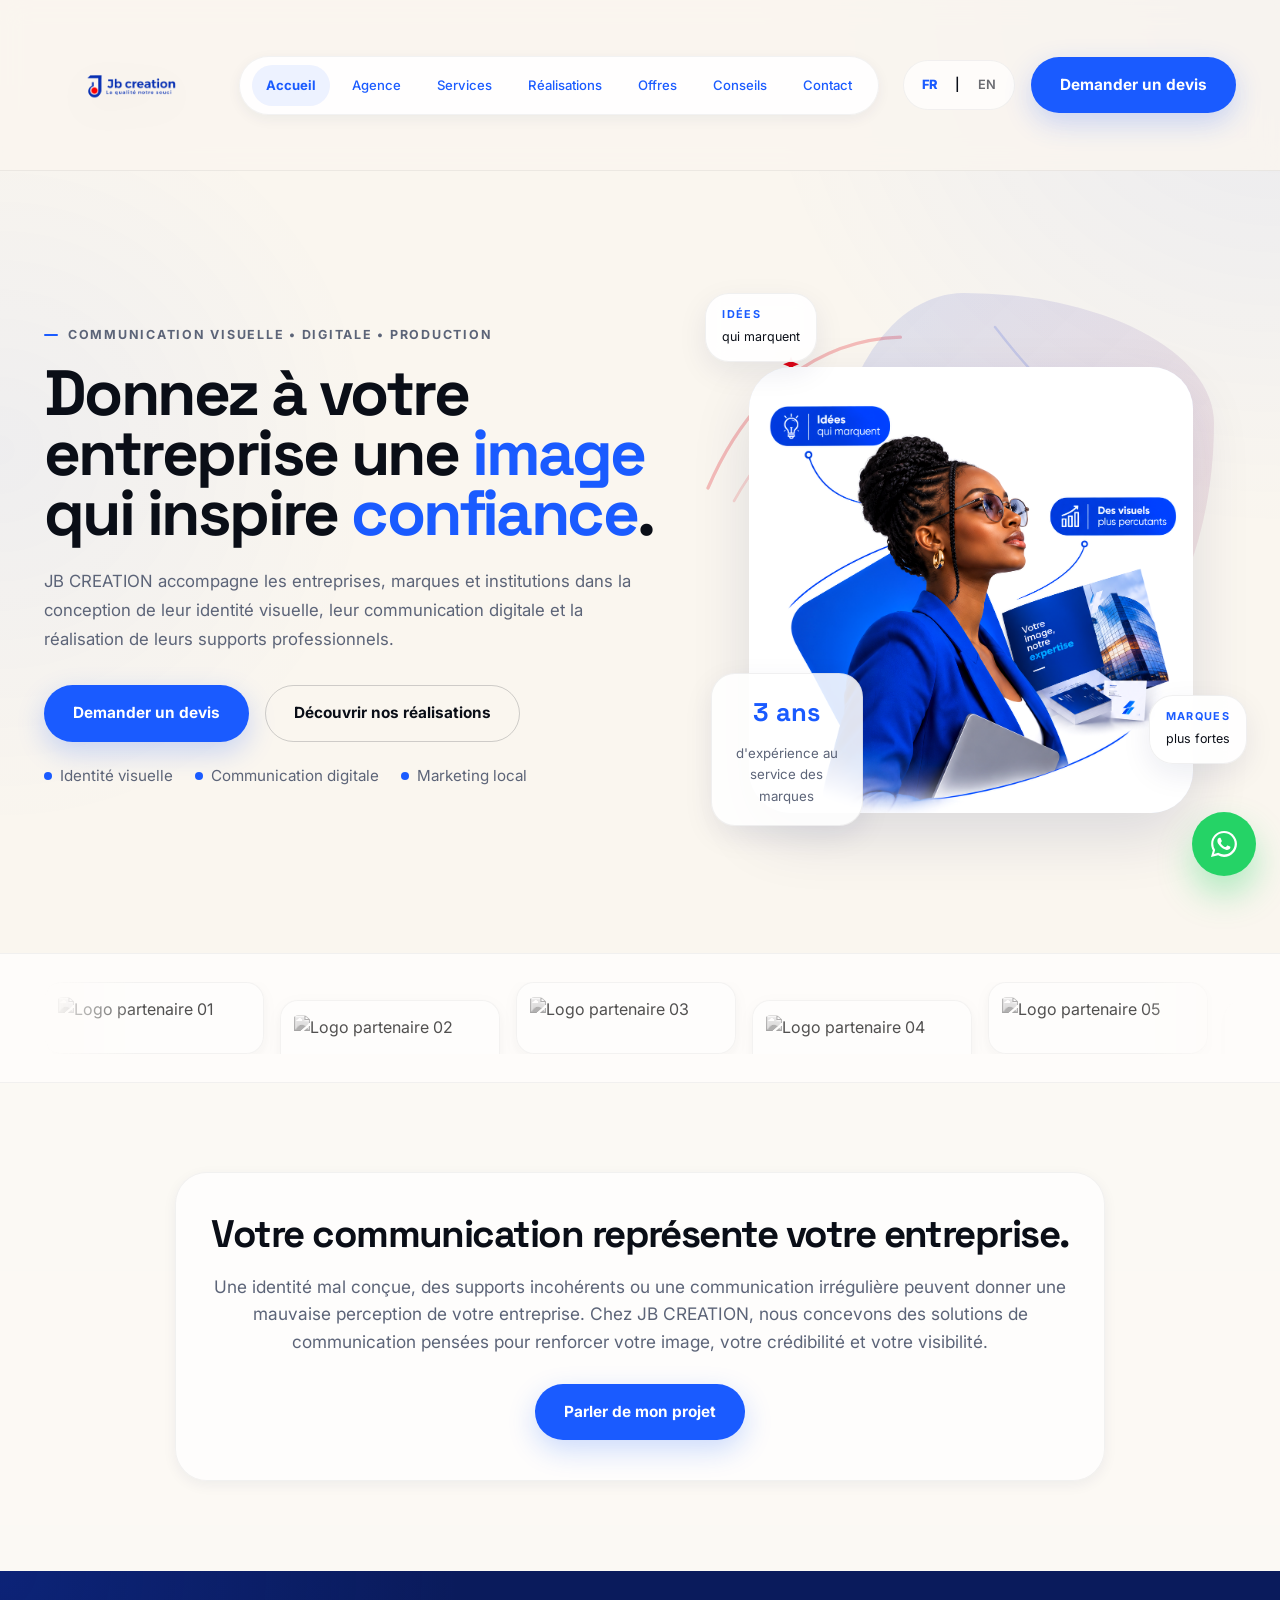
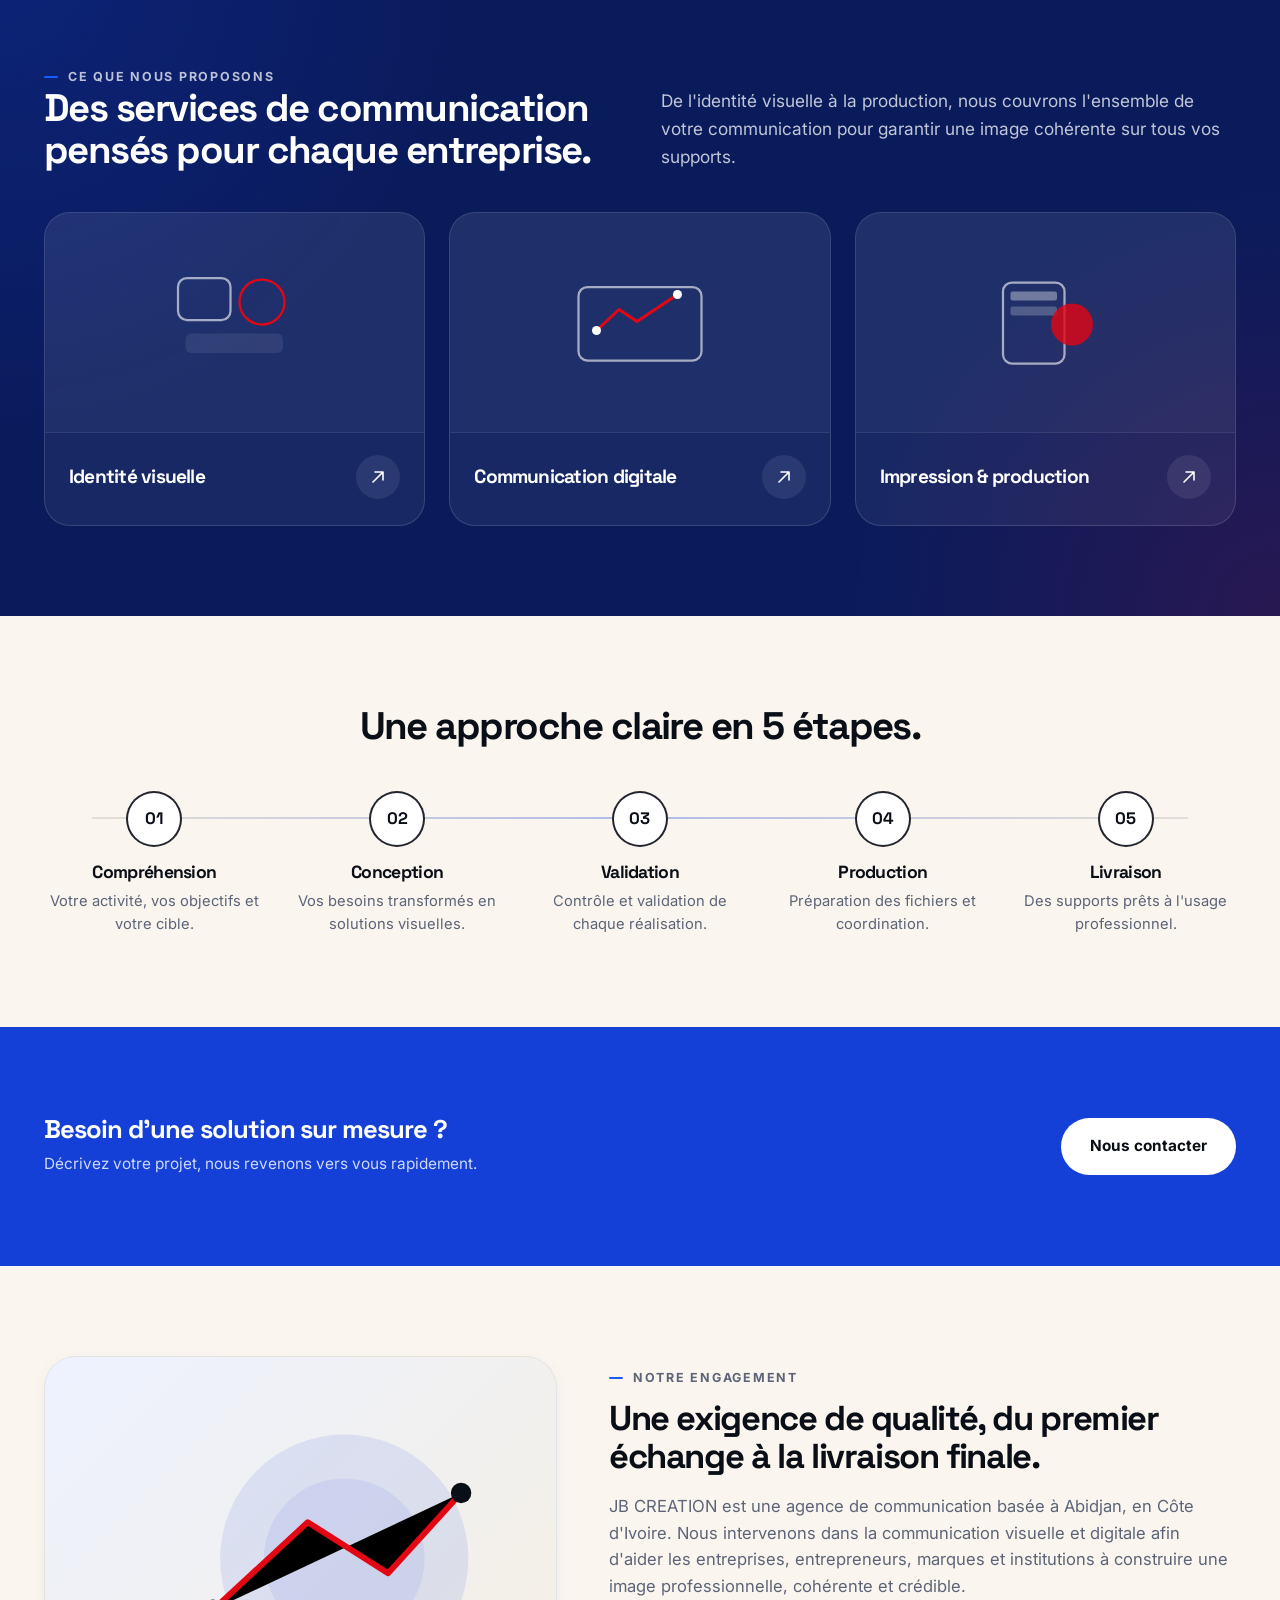
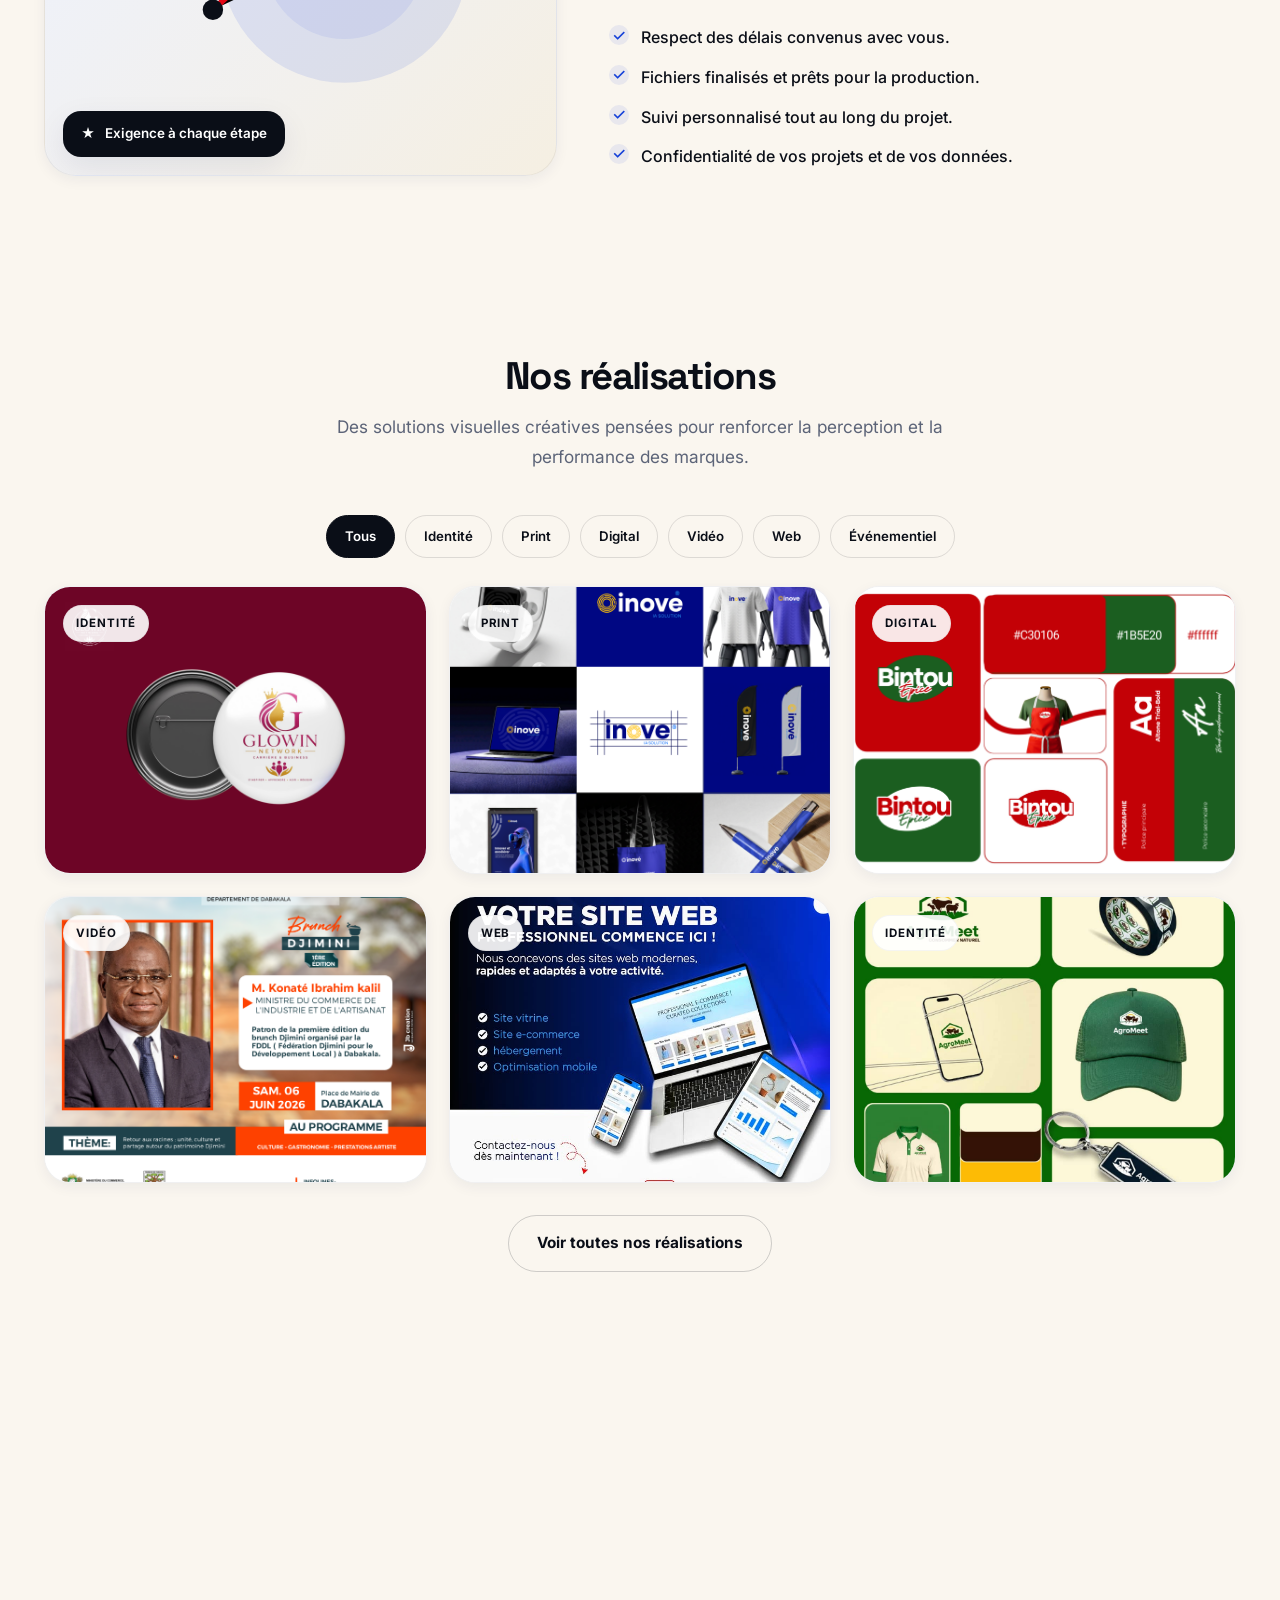
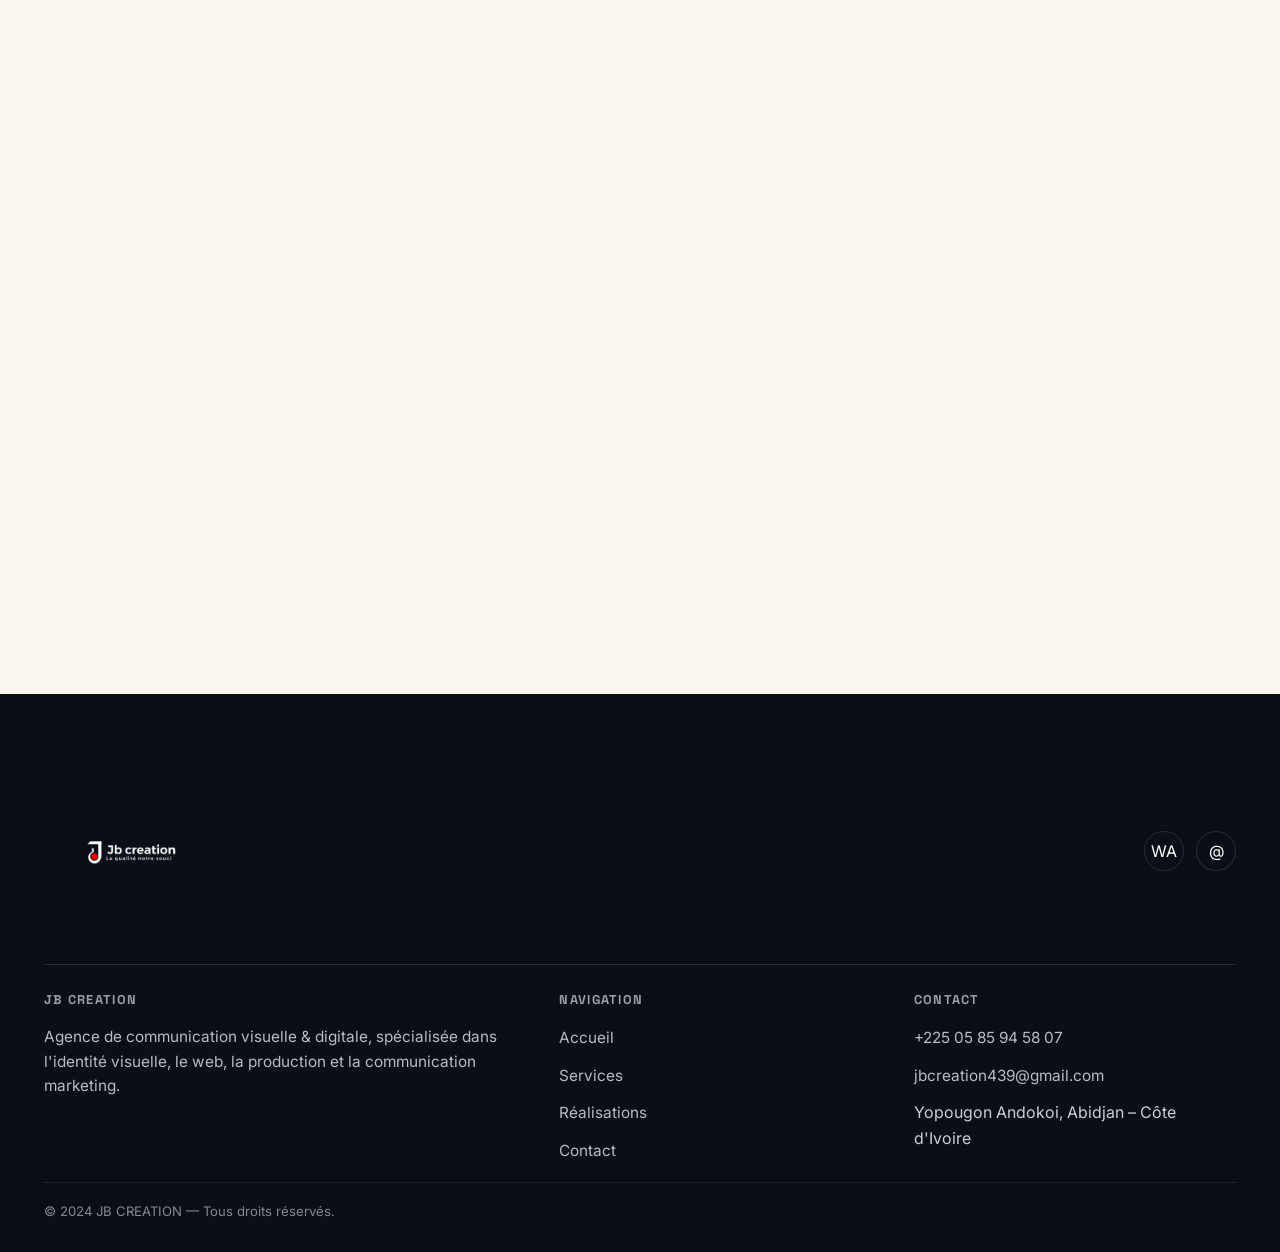
==== index.html @ af4f336f "Initial commit - Site JB CREATION" ====
<!DOCTYPE html>
<html lang="fr">
  <head>
    <meta charset="UTF-8" />
    <meta name="viewport" content="width=device-width, initial-scale=1.0" />
    <meta name="description" content="JB CREATION — Agence de communication visuelle & digitale à Abidjan. Identité visuelle, communication digitale, impression et marketing pour les entreprises." />
    <meta property="og:title" content="JB CREATION — Agence de communication visuelle & digitale" />
    <meta property="og:description" content="Donnez à votre entreprise une image qui inspire confiance." />
    <meta property="og:type" content="website" />
    <meta property="og:image" content="images/portrait-femme-hero.png" />
    <title>JB CREATION — Agence de communication visuelle & digitale, Abidjan</title>
    <link rel="preconnect" href="https://fonts.googleapis.com" />
    <link rel="preconnect" href="https://fonts.gstatic.com" crossorigin />
    <link href="https://fonts.googleapis.com/css2?family=Inter:wght@400;500;600;700;800&family=Space+Grotesk:wght@400;500;600;700&display=swap" rel="stylesheet" />
    <style>
      :root {
        --brand-color: #1A5BFF;
        --brand-color-strong: #0F3CCF;
        --bg-dark: #0A0A0A;
        --ink: #0A0E17;
        --navy: #0A1B5C;
        --electric: #1440D8;
        --red: #1A5BFF;
        --icon-red: #E30613;
        --cream: #FAF6EF;
        --cream-2: #F5EFE2;
        --white: #FFFFFF;
        --muted: #5C6478;
        --line: #E8E2D5;
        --radius-sm: 12px;
        --radius: 20px;
        --radius-lg: 32px;
        --radius-full: 999px;
        --shadow-sm: 0 4px 14px rgba(10, 27, 92, 0.06);
        --shadow: 0 10px 30px rgba(10, 27, 92, 0.08);
        --shadow-lg: 0 24px 60px rgba(10, 27, 92, 0.12);
        --maxw: 1240px;
        --ease: cubic-bezier(0.22, 1, 0.36, 1);
        --ease-fast: cubic-bezier(0.4, 0, 0.2, 1);
      }

      * { box-sizing: border-box; }
      html { scroll-behavior: smooth; overflow-x: hidden; }
      body {
        margin: 0;
        font-family: 'Inter', sans-serif;
        color: var(--ink);
        background: var(--cream);
        line-height: 1.6;
        -webkit-font-smoothing: antialiased;
        text-rendering: optimizeLegibility;
        overflow-x: hidden;
      }
      body:before {
        content: "";
        position: fixed;
        inset: 0;
        background: radial-gradient(circle at top right, rgba(26, 91, 255, 0.08), transparent 34%), radial-gradient(circle at left center, rgba(26, 91, 255, 0.05), transparent 28%);
        pointer-events: none;
        z-index: -1;
      }
      a { color: inherit; text-decoration: none; }
      img, svg, video { display: block; max-width: 100%; height: auto; }
      button, input, select, textarea { font: inherit; }
      p { margin: 0; }
      ul { list-style: none; margin: 0; padding: 0; }
      h1, h2, h3, h4 { margin: 0; font-family: 'Space Grotesk', sans-serif; line-height: 1.08; letter-spacing: -0.04em; }
      h1 { font-size: clamp(2.4rem, 5vw + 1rem, 5rem); }
      h2 { font-size: clamp(2rem, 4vw, 3.4rem); }
      h3 { font-size: clamp(1.6rem, 2.5vw, 2.4rem); }
      p, .btn, .hero-sub, .service-content h3, .portfolio-body strong { font-size: clamp(0.96rem, 1.2vw, 1.08rem); }
      .container { max-width: var(--maxw); margin: 0 auto; padding: 0 24px; }
      section { padding: clamp(4rem, 7vw, 8rem) 0; position: relative; }
      @media (max-width: 768px) { section { padding: 80px 0; } .container { padding: 0 clamp(1rem, 4vw, 1.2rem); } }

      .btn {
        display: inline-flex;
        align-items: center;
        justify-content: center;
        gap: 10px;
        padding: 15px 28px;
        border-radius: var(--radius-full);
        border: 1.5px solid transparent;
        font-weight: 700;
        font-size: clamp(0.88rem, 1.2vw, 0.96rem);
        cursor: pointer;
        transition: transform 0.25s ease, box-shadow 0.25s ease, background 0.25s ease, border-color 0.25s ease, color 0.25s ease;
        white-space: nowrap;
        background: transparent;
      }
      .btn:hover { transform: translateY(-2px); }
      .btn-primary {
        background: var(--red);
        color: var(--white);
        box-shadow: 0 10px 28px rgba(26, 91, 255, 0.22);
      }
      .btn-primary:hover { box-shadow: 0 16px 36px rgba(26, 91, 255, 0.28); }
      .btn-secondary {
        background: transparent;
        border-color: rgba(10, 14, 23, 0.18);
        color: var(--ink);
      }
      .btn-secondary:hover { background: var(--ink); color: var(--white); border-color: var(--ink); }
      .btn-light {
        background: var(--white);
        color: var(--ink);
      }
      .btn-light:hover { box-shadow: 0 14px 34px rgba(10, 27, 92, 0.12); }
      .btn-outline-dark {
        background: transparent;
        border-color: var(--ink);
        color: var(--ink);
      }
      .btn-outline-dark:hover { background: var(--ink); color: var(--white); }
      .btn-ghost {
        background: transparent;
        border-color: rgba(255,255,255,0.25);
        color: var(--white);
      }
      .btn-ghost:hover { border-color: var(--white); }
      .btn-block { width: 100%; }
      .pulse { animation: pulse 4s infinite ease-in-out; }
      @keyframes pulse { 0%, 100% { box-shadow: 0 0 0 rgba(26, 91, 255, 0.0); } 50% { box-shadow: 0 0 0 14px rgba(26, 91, 255, 0.1); } }

      #loader {
        position: fixed;
        inset: 0;
        background: var(--bg-dark);
        display: grid;
        place-items: center;
        z-index: 9999;
        transition: opacity 0.7s ease, visibility 0.7s ease;
      }
      #loader.hidden { opacity: 0; visibility: hidden; }
      .loader-content {
        display: flex;
        flex-direction: column;
        align-items: center;
        justify-content: center;
        gap: 20px;
        text-align: center;
        padding: 24px;
      }
      .loader-logo {
        width: min(200px, 46vw);
        filter: drop-shadow(0 0 24px rgba(26, 91, 255, 0.5));
        opacity: 0;
        transform: scale(0.9);
        animation: loaderLogo 0.8s ease forwards;
      }
      #loader-quote {
        position: relative;
        min-height: 1.8em;
        color: rgba(255,255,255,0.94);
        font-family: 'Space Grotesk', sans-serif;
        font-size: clamp(1.2rem, 2vw, 2rem);
        letter-spacing: -0.03em;
        font-weight: 500;
        max-width: 620px;
      }
      #loader-quote::after {
        content: "|";
        display: inline-block;
        color: var(--red);
        margin-left: 4px;
        animation: blink 0.9s step-end infinite;
      }
      @keyframes loaderLogo {
        from { opacity: 0; transform: scale(0.9); }
        to { opacity: 1; transform: scale(1); }
      }
      @keyframes blink { 50% { opacity: 0; } }
      @media (prefers-reduced-motion: reduce) {
        #loader { display: none; }
      }

      .site-header {
        position: sticky;
        top: 0;
        z-index: 1000;
        background: rgba(250, 246, 239, 0.8);
        backdrop-filter: blur(14px);
        border-bottom: 1px solid rgba(10, 14, 23, 0.06);
      }
      .nav {
        display: flex;
        align-items: center;
        justify-content: space-between;
        gap: 18px;
        min-height: 90px;
      }
      .brand { display: inline-flex; align-items: center; gap: 12px; }
      .brand img { width: 170px; height: auto; filter: drop-shadow(0 10px 20px rgba(10, 14, 23, 0.08)); }
      .brand-mark {
        display: inline-flex;
        align-items: center;
        justify-content: center;
        width: 48px;
        height: 48px;
        border-radius: 14px;
        background: linear-gradient(135deg, var(--brand-color), var(--navy));
        color: var(--white);
        font-family: 'Space Grotesk', sans-serif;
        font-weight: 700;
        position: relative;
        overflow: hidden;
      }
      .brand-mark::after {
        content: "";
        position: absolute;
        inset: 0;
        transform: translateX(-120%);
        background: linear-gradient(120deg, transparent 0%, rgba(255,255,255,0.34) 50%, transparent 100%);
        transition: transform 0.6s ease;
      }
      .brand:hover .brand-mark::after { transform: translateX(120%); }

      .nav-pill {
        display: flex;
        align-items: center;
        justify-content: center;
        gap: 8px;
        background: rgba(255,255,255,0.9);
        border: 1px solid rgba(10, 14, 23, 0.05);
        border-radius: 999px;
        box-shadow: var(--shadow-sm);
        padding: 8px 12px;
      }
      .nav-link {
        font-size: clamp(0.82rem, 1vw, 0.9rem);
        font-weight: 500;
        color: var(--brand-color);
        padding: 10px 14px;
        border-radius: 999px;
        transition: color 0.25s ease, background 0.25s ease, opacity 0.25s ease;
      }
      .nav-link:hover { color: var(--red); }
      .nav-link.active {
        background: rgba(26, 91, 255, 0.08);
        color: var(--brand-color);
        font-weight: 700;
      }
      .nav-actions { display: flex; align-items: center; gap: 16px; }
      .lang-switch {
        display: inline-flex;
        align-items: center;
        gap: 10px;
        padding: 8px 10px;
        border-radius: 999px;
        background: rgba(255,255,255,0.7);
        border: 1px solid rgba(10, 14, 23, 0.05);
        font-size: 0.8rem;
        font-weight: 600;
      }
      .lang-switch button {
        background: transparent;
        border: none;
        color: rgba(10, 14, 23, 0.6);
        cursor: pointer;
        padding: 6px 8px;
        border-radius: 999px;
        transition: color 0.2s ease, font-weight 0.2s ease;
      }
      .lang-switch button.active {
        color: var(--brand-color);
        font-weight: 800;
      }
      .nav-mobile-toggle { display: none; }
      .nav-close { display: none; }
      @media (max-width: 980px) {
        .nav-pill { position: absolute; top: calc(100% + 10px); left: 20px; right: 20px; overflow-x: auto; justify-content: flex-start; padding: 10px 12px; box-shadow: var(--shadow); }
        .nav-mobile-toggle { display: inline-flex; align-items: center; justify-content: center; width: 42px; height: 42px; border: 1px solid rgba(10, 14, 23, 0.08); background: rgba(255,255,255,0.8); border-radius: 50%; }
        .nav-pill.hidden { display: none; }
        .nav { min-height: 78px; }
      }
      @media (max-width: 768px) {
        .nav-actions .header-cta { display: none; }
        .lang-switch { font-size: 0.7rem; padding: 6px 8px; }
        .nav-pill {
          display: none;
          position: fixed;
          top: 0;
          left: 0;
          right: 0;
          bottom: 0;
          width: 100%;
          height: 100vh;
          background: rgba(10, 10, 10, 0.98);
          border: none;
          border-radius: 0;
          box-shadow: none;
          padding: 3rem 1.25rem 2rem;
          flex-direction: column;
          align-items: center;
          justify-content: center;
          gap: 2rem;
          z-index: 999;
          overflow: hidden;
        }
        .nav-pill.open { display: flex; }
        .nav-link {
          color: var(--brand-color);
          font-size: clamp(1.1rem, 4vw, 1.4rem);
          padding: 0.2rem 0;
        }
        .nav-link.active { background: transparent; }
        .nav-close {
          display: inline-flex;
          position: absolute;
          top: 1.2rem;
          right: 1.2rem;
          width: 44px;
          height: 44px;
          border: 1px solid rgba(255,255,255,0.18);
          border-radius: 50%;
          background: transparent;
          color: var(--white);
          font-size: 1.8rem;
          align-items: center;
          justify-content: center;
          cursor: pointer;
        }
      }

      .hero { padding-top: 72px; overflow: hidden; }
      .hero-grid {
        display: grid;
        grid-template-columns: 1.06fr 0.94fr;
        align-items: center;
        gap: 40px;
      }
      .eyebrow {
        display: inline-flex;
        align-items: center;
        gap: 10px;
        color: var(--muted);
        font-size: 0.78rem;
        letter-spacing: 0.14em;
        text-transform: uppercase;
        font-weight: 700;
      }
      .eyebrow::before {
        content: "";
        width: 14px;
        height: 2px;
        background: var(--red);
        border-radius: 2px;
      }
      .hero h1 {
        margin-top: 18px;
        font-size: clamp(3.1rem, 5vw, 6.2rem);
        line-height: 0.94;
        color: var(--ink);
      }
      .hero h1 .line { display: block; }
      .hero .accent { color: var(--red); }
      .hero-sub {
        margin-top: 24px;
        max-width: 620px;
        font-size: clamp(1.05rem, 1.3vw, 1.3rem);
        line-height: 1.7;
        color: var(--muted);
      }
      .hero-actions {
        display: flex;
        flex-wrap: wrap;
        gap: 16px;
        margin-top: 32px;
      }
      .hero-meta {
        display: flex;
        gap: 22px;
        flex-wrap: wrap;
        margin-top: 22px;
        color: var(--muted);
        font-size: 0.95rem;
      }
      .hero-meta span { display: inline-flex; align-items: center; gap: 8px; }
      .hero-meta span::before {
        content: "";
        width: 8px;
        height: 8px;
        border-radius: 50%;
        background: var(--red);
      }
      .hero-visual {
        position: relative;
        min-height: 620px;
      }
      .hero-visual::before {
        content: "";
        position: absolute;
        width: 70%;
        height: 70%;
        right: 4%;
        top: 8%;
        background: linear-gradient(135deg, rgba(20,64,216,0.12), rgba(227, 6, 19, 0.08));
        border-radius: 34% 66% 54% 46% / 44% 30% 70% 56%;
      }
      .hero-card {
        position: absolute;
        right: 8%;
        bottom: 8%;
        width: min(82%, 560px);
        height: min(72%, 470px);
        border-radius: 42px;
        overflow: hidden;
        box-shadow: var(--shadow-lg);
        background: #dfe8fb;
        animation: floatImage 6s ease-in-out infinite alternate;
      }
      .hero-card img {
        width: 100%;
        height: 100%;
        object-fit: cover;
        filter: saturate(1.1) contrast(1.02);
      }
      .hero-tag {
        position: absolute;
        display: flex;
        align-items: center;
        gap: 12px;
        background: rgba(255,255,255,0.9);
        border: 1px solid rgba(10, 14, 23, 0.06);
        border-radius: 24px;
        padding: 12px 16px;
        box-shadow: var(--shadow);
        backdrop-filter: blur(10px);
        animation: floatBadge 6s ease-in-out infinite alternate;
      }
      .hero-tag strong { display: block; font-size: 0.68rem; letter-spacing: 0.12em; text-transform: uppercase; color: var(--red); }
      .hero-tag span { font-size: 0.78rem; color: var(--ink); }
      .hero-tag.top { top: 8%; left: 2%; }
      .hero-tag.bottom { right: -2%; bottom: 16%; animation-delay: 0.8s; }
      .hero-stat {
        position: absolute;
        left: 3%;
        bottom: 6%;
        display: flex;
        flex-direction: column;
        align-items: center;
        gap: 10px;
        padding: 18px 20px;
        border-radius: 24px;
        background: rgba(255,255,255,0.88);
        border: 1px solid rgba(10, 14, 23, 0.06);
        box-shadow: var(--shadow);
      }
      .hero-stat strong { font-size: clamp(1.4rem, 2vw, 2rem); font-family: 'Space Grotesk', sans-serif; color: var(--red); }
      .hero-stat span { font-size: 0.83rem; max-width: 110px; text-align: center; color: var(--muted); }
      .hero-deco {
        position: absolute;
        inset: 0;
        z-index: -1;
        pointer-events: none;
      }
      .hero-deco svg { position: absolute; }
      .hero-deco .arc-one { left: 0; top: 6%; width: 260px; opacity: 0.7; }
      .hero-deco .arc-two { right: 12%; top: 10%; width: 220px; opacity: 0.8; }
      .hero-deco .star1, .hero-deco .star2, .hero-deco .star3 { position: absolute; width: 20px; height: 20px; }
      .hero-deco .star1 { left: 16%; top: 18%; }
      .hero-deco .star2 { right: 18%; bottom: 30%; }
      .hero-deco .star3 { left: 38%; bottom: 8%; }
      @keyframes floatImage { 0% { transform: translateY(0); } 50% { transform: translateY(-8px); } 100% { transform: translateY(8px); } }
      @keyframes floatBadge { 0% { transform: translateY(0); } 50% { transform: translateY(-8px); } 100% { transform: translateY(8px); } }
      @media (max-width: 980px) {
        .hero-grid { grid-template-columns: 1fr; }
        .hero-visual { min-height: 500px; }
        .hero-card { right: 10%; width: min(82%, 440px); }
      }
      @media (max-width: 560px) {
        .hero { padding-top: 50px; }
        .hero-actions { flex-direction: column; align-items: stretch; }
        .hero-actions .btn { width: 100%; }
        .hero-visual { min-height: 410px; }
        .hero-card { right: 5%; width: 88%; height: 340px; }
        .hero-tag { padding: 12px 14px; }
      }

      .reveal { opacity: 0; transform: translateY(26px); transition: opacity 0.7s var(--ease), transform 0.7s var(--ease); }
      .reveal.in-view { opacity: 1; transform: translateY(0); }
      .stagger-1 { transition-delay: 0ms; }
      .stagger-2 { transition-delay: 80ms; }
      .stagger-3 { transition-delay: 160ms; }
      .stagger-4 { transition-delay: 240ms; }
      .stagger-5 { transition-delay: 320ms; }

      .partner-strip {
        position: relative;
        overflow: hidden;
        padding: 28px 0;
        background: rgba(255,255,255,0.7);
        border-top: 1px solid rgba(10, 14, 23, 0.05);
        border-bottom: 1px solid rgba(10, 14, 23, 0.05);
      }
      .partner-marquee {
        overflow: hidden;
        position: relative;
        mask-image: linear-gradient(to right, transparent 0%, black 8%, black 92%, transparent 100%);
      }
      .partner-track {
        display: flex;
        align-items: center;
        gap: 1rem;
        width: max-content;
        animation: scrollPartners 26s linear infinite;
      }
      .partner-track:hover { animation-play-state: paused; }
      @keyframes scrollPartners {
        from { transform: translateX(0); }
        to { transform: translateX(-50%); }
      }
      .partner-logo {
        flex: 0 0 220px;
        height: 72px;
        object-fit: contain;
        padding: 0.9rem 0.8rem;
        border: 1px solid rgba(10, 14, 23, 0.06);
        border-radius: 18px;
        background: rgba(255,255,255,0.55);
        box-shadow: var(--shadow-sm);
        filter: grayscale(1) opacity(0.72);
        transform: translateY(0);
        transition: transform 0.25s ease, filter 0.25s ease;
      }
      .partner-logo:nth-child(even) { transform: translateY(18px); }
      .partner-logo:nth-child(odd) { transform: translateY(0); }
      .partner-logo:hover { filter: grayscale(0) opacity(1); transform: translateY(-4px); }
      @media (max-width: 640px) {
        .partner-logo { flex-basis: 170px; height: 64px; }
      }

      .section-head {
        max-width: 640px;
        margin-bottom: 44px;
      }
      .section-head.centered { margin-left: auto; margin-right: auto; text-align: center; }
      .section-head h2 {
        font-size: clamp(2.1rem, 3vw, 3.25rem);
        color: var(--ink);
      }
      .section-head p {
        margin-top: 16px;
        color: var(--muted);
        font-size: 1.08rem;
        line-height: 1.7;
      }

      .positioning {
        background: rgba(255,255,255,0.3);
      }
      .positioning-box {
        max-width: 930px;
        margin: 0 auto;
        text-align: center;
        padding: 40px 26px;
        background: rgba(255,255,255,0.7);
        border: 1px solid rgba(10,14,23,0.05);
        border-radius: 32px;
        box-shadow: var(--shadow-sm);
      }
      .positioning-box h2 { font-size: clamp(2rem, 3vw, 3rem); }
      .positioning-box p { margin-top: 18px; color: var(--muted); font-size: 1.08rem; }
      .positioning-box .btn { margin-top: 28px; }

      .service-panel {
        position: relative;
        background: var(--navy);
        color: var(--white);
        overflow: hidden;
      }
      .service-panel::before {
        content: "";
        position: absolute;
        inset: 0;
        background: radial-gradient(circle at top left, rgba(20,64,216,0.22), transparent 32%), radial-gradient(circle at bottom right, rgba(227,6,19,0.14), transparent 30%);
      }
      .service-panel .container { position: relative; z-index: 1; }
      .services-intro {
        display: grid;
        grid-template-columns: 1fr 1fr;
        gap: 42px;
        align-items: end;
        margin-bottom: 42px;
      }
      .services-intro h2 {
        font-size: clamp(2rem, 3vw, 3.2rem);
        color: var(--white);
      }
      .services-intro p {
        color: rgba(255,255,255,0.75);
        font-size: 1.08rem;
      }
      .service-cards {
        display: grid;
        grid-template-columns: repeat(3, minmax(0, 1fr));
        gap: 24px;
      }
      .service-card {
        background: rgba(255,255,255,0.06);
        border: 1px solid rgba(255,255,255,0.14);
        border-radius: 26px;
        overflow: hidden;
        transition: transform 0.25s ease, border-color 0.25s ease, box-shadow 0.25s ease, background 0.25s ease;
      }
      .service-card:hover {
        transform: translateY(-6px);
        border-color: rgba(227,6,19,0.55);
        box-shadow: 0 18px 36px rgba(10,27,92,0.18);
      }
      .service-visual {
        min-height: 220px;
        display: grid;
        place-items: center;
        background: rgba(255,255,255,0.03);
        border-bottom: 1px solid rgba(255,255,255,0.08);
      }
      .service-content {
        display: flex;
        align-items: center;
        justify-content: space-between;
        gap: 18px;
        padding: 22px 24px 26px;
      }
      .service-content h3 {
        color: var(--white);
        font-size: 1.2rem;
      }
      .mini-link {
        display: inline-flex;
        align-items: center;
        justify-content: center;
        width: 44px;
        height: 44px;
        border-radius: 50%;
        background: rgba(255,255,255,0.08);
        color: var(--white);
        transition: transform 0.2s ease, background 0.2s ease;
      }
      .mini-link:hover { background: var(--red); transform: rotate(-18deg); }
      @media (max-width: 980px) { .services-intro { grid-template-columns: 1fr; } .service-cards { grid-template-columns: 1fr; } }

      .steps-grid {
        display: grid;
        grid-template-columns: repeat(5, minmax(0, 1fr));
        gap: 22px;
        position: relative;
      }
      .steps-grid::before {
        content: "";
        position: absolute;
        top: 26px;
        left: 4%;
        right: 4%;
        height: 2px;
        background: linear-gradient(90deg, rgba(10,14,23,0.1), rgba(20,64,216,0.32), rgba(10,14,23,0.1));
      }
      .step-item {
        position: relative;
        z-index: 1;
        text-align: center;
      }
      .step-badge {
        width: 56px;
        height: 56px;
        margin: 0 auto 16px;
        display: grid;
        place-items: center;
        border-radius: 50%;
        background: var(--white);
        border: 2px solid rgba(10,14,23,0.9);
        font-family: 'Space Grotesk', sans-serif;
        font-weight: 700;
        font-size: 1.04rem;
      }
      .step-item h3 {
        font-size: 1.1rem;
        margin-bottom: 8px;
      }
      .step-item p {
        color: var(--muted);
        font-size: 0.92rem;
      }
      @media (max-width: 980px) { .steps-grid { grid-template-columns: repeat(2, minmax(0, 1fr)); } .steps-grid::before { display: none; } }
      @media (max-width: 560px) { .steps-grid { grid-template-columns: 1fr; } }

      .cta-band {
        background: var(--electric);
        color: var(--white);
      }
      .cta-band .container {
        display: flex;
        align-items: center;
        justify-content: space-between;
        gap: 18px;
        flex-wrap: wrap;
      }
      .cta-band h3 { font-size: clamp(1.5rem, 2vw, 2rem); }
      .cta-band p { margin-top: 8px; color: rgba(255,255,255,0.8); }

      .about-grid {
        display: grid;
        grid-template-columns: 0.9fr 1.1fr;
        gap: 52px;
        align-items: center;
      }
      .about-visual {
        position: relative;
        min-height: 420px;
        background: linear-gradient(135deg, #edf2ff, var(--cream-2));
        border-radius: 32px;
        border: 1px solid rgba(10,14,23,0.06);
        overflow: hidden;
        box-shadow: var(--shadow-sm);
      }
      .about-visual svg {
        position: absolute;
        inset: 0;
        width: 100%;
        height: 100%;
      }
      .about-badge {
        position: absolute;
        left: 18px;
        bottom: 18px;
        display: inline-flex;
        align-items: center;
        gap: 10px;
        background: var(--ink);
        color: var(--white);
        border-radius: 18px;
        padding: 12px 18px;
        box-shadow: var(--shadow);
        font-size: 0.84rem;
        font-weight: 600;
      }
      .about-copy h2 { font-size: clamp(2rem, 2.7vw, 3rem); }
      .about-copy p { margin-top: 18px; color: var(--muted); font-size: 1.04rem; }
      .feature-list { margin-top: 26px; display: grid; gap: 14px; }
      .feature-item {
        display: flex;
        align-items: flex-start;
        gap: 12px;
        color: var(--ink);
        font-weight: 500;
      }
      .feature-item .tick {
        width: 20px;
        height: 20px;
        display: inline-flex;
        align-items: center;
        justify-content: center;
        border-radius: 50%;
        background: rgba(20,64,216,0.08);
        color: var(--electric);
        flex-shrink: 0;
      }
      @media (max-width: 980px) { .about-grid { grid-template-columns: 1fr; } }

      .portfolio-bar {
        display: flex;
        justify-content: center;
        gap: 10px;
        flex-wrap: wrap;
        margin-bottom: 28px;
      }
      .filter-btn {
        background: transparent;
        border: 1px solid rgba(10,14,23,0.12);
        color: var(--ink);
        border-radius: 999px;
        padding: 10px 18px;
        font-weight: 600;
        font-size: 0.83rem;
        cursor: pointer;
        transition: background 0.2s ease, color 0.2s ease, border-color 0.2s ease, transform 0.2s ease;
      }
      .filter-btn:hover, .filter-btn.active {
        background: var(--ink);
        border-color: var(--ink);
        color: var(--white);
      }
      .portfolio-grid {
        display: grid;
        grid-template-columns: repeat(3, minmax(0, 1fr));
        gap: 22px;
      }
      .portfolio-card {
        position: relative;
        border-radius: 26px;
        overflow: hidden;
        background: var(--white);
        border: 1px solid rgba(10,14,23,0.06);
        box-shadow: var(--shadow-sm);
        transition: transform 0.25s ease, box-shadow 0.25s ease, opacity 0.25s ease;
        cursor: pointer;
      }
      .portfolio-card:hover { transform: translateY(-6px); box-shadow: var(--shadow); }
      .portfolio-card.hidden { display: none; }
      .portfolio-thumb {
        position: relative;
        aspect-ratio: 4 / 3;
        overflow: hidden;
        background: linear-gradient(135deg, rgba(10,27,92,0.9), rgba(20,64,216,0.7));
      }
      .portfolio-thumb img {
        width: 100%;
        height: 100%;
        object-fit: cover;
        transition: transform 0.45s ease;
      }
      .portfolio-card:hover .portfolio-thumb img { transform: scale(1.06); }
      .portfolio-overlay {
        position: absolute;
        inset: 0;
        background: rgba(20,64,216,0.6);
        opacity: 0;
        transition: opacity 0.35s ease;
      }
      .portfolio-card:hover .portfolio-overlay { opacity: 1; }
      .portfolio-tag {
        position: absolute;
        left: 18px;
        top: 18px;
        z-index: 1;
        padding: 8px 12px;
        border-radius: 999px;
        background: rgba(255,255,255,0.9);
        border: 1px solid rgba(10,14,23,0.04);
        color: var(--ink);
        font-size: 0.72rem;
        font-weight: 700;
        letter-spacing: 0.08em;
        text-transform: uppercase;
      }
      .portfolio-body {
        position: absolute;
        left: 18px;
        right: 18px;
        bottom: 18px;
        z-index: 1;
        color: var(--white);
        opacity: 0;
        transform: translateY(12px);
        transition: opacity 0.35s ease, transform 0.35s ease;
      }
      .portfolio-card:hover .portfolio-body { opacity: 1; transform: translateY(0); }
      .portfolio-body strong { display: block; font-size: 1.15rem; margin-bottom: 5px; }
      .portfolio-body span { color: rgba(255,255,255,0.8); font-size: 0.84rem; }
      .portfolio-cta { margin-top: 32px; text-align: center; }
      @media (max-width: 980px) { .portfolio-grid { grid-template-columns: repeat(2, minmax(0, 1fr)); } }
      @media (max-width: 560px) { .portfolio-grid { grid-template-columns: 1fr; } }

      .stats-wrap { background: var(--ink); color: var(--white); }
      .stats-marquee {
        overflow: hidden;
        position: relative;
        padding: 54px 0;
      }
      .stats-track {
        display: flex;
        align-items: center;
        gap: 110px;
        width: max-content;
        white-space: nowrap;
        animation: scrollStats 30s linear infinite;
      }
      .stats-track:hover { animation-play-state: paused; }
      .stat-item {
        min-width: 160px;
        text-align: center;
      }
      .stat-item strong {
        display: block;
        font-family: 'Space Grotesk', sans-serif;
        font-size: clamp(2.3rem, 4vw, 4.4rem);
        color: var(--electric);
        line-height: 1;
      }
      .stat-item span {
        display: block;
        margin-top: 12px;
        color: rgba(255,255,255,0.72);
        font-size: 1rem;
      }
      @keyframes scrollStats { from { transform: translateX(0); } to { transform: translateX(-50%); } }
      @media (max-width: 768px) { .stats-track { gap: 60px; } .stat-item strong { font-size: clamp(2rem, 7vw, 2.8rem); } }

      .offers-wrap { background: var(--cream); }
      .offer-grid {
        display: grid;
        grid-template-columns: repeat(3, minmax(0, 1fr));
        gap: 28px;
      }
      .offer-card {
        position: relative;
        display: flex;
        flex-direction: column;
        gap: 24px;
        padding: 36px 28px 26px;
        background: var(--white);
        border: 1.5px solid rgba(10,14,23,0.08);
        border-radius: 28px;
        transition: transform 0.25s ease, box-shadow 0.25s ease, border-color 0.25s ease;
      }
      .offer-card:hover { transform: translateY(-4px); box-shadow: var(--shadow-sm); }
      .offer-card.business {
        border-color: rgba(227,6,19,0.32);
        box-shadow: 0 18px 38px rgba(227, 6, 19, 0.12);
        transform: scale(1.03);
      }
      .offer-card.business:hover { transform: scale(1.03) translateY(-4px); }
      .offer-badge {
        position: absolute;
        top: -14px;
        left: 50%;
        transform: translateX(-50%);
        padding: 6px 16px;
        border-radius: 999px;
        background: var(--red);
        color: var(--white);
        font-size: 0.7rem;
        font-weight: 800;
        letter-spacing: 0.07em;
        text-transform: uppercase;
      }
      .offer-top { display: flex; flex-direction: column; gap: 8px; }
      .offer-name {
        font-size: 1.5rem;
        font-weight: 700;
        color: var(--ink);
      }
      .offer-price {
        color: var(--muted);
        font-size: 0.9rem;
        font-weight: 600;
      }
      .offer-list {
        display: grid;
        gap: 12px;
        color: var(--ink);
        font-size: 0.96rem;
      }
      .offer-list li {
        display: flex;
        gap: 10px;
        align-items: center;
      }
      .offer-list li::before {
        content: '✓';
        display: inline-flex;
        align-items: center;
        justify-content: center;
        width: 20px;
        height: 20px;
        border-radius: 50%;
        background: rgba(20,64,216,0.08);
        color: var(--electric);
        font-weight: 700;
        flex-shrink: 0;
      }
      .offer-card .btn { margin-top: auto; align-self: flex-start; }
      .offer-card.business .btn { background: var(--red); color: var(--white); }
      .offer-card:not(.business) .btn {
        background: transparent;
        border-color: var(--ink);
        color: var(--ink);
      }
      .offer-card:not(.business) .btn:hover { background: var(--ink); color: var(--white); }
      @media (max-width: 980px) { .offer-grid { grid-template-columns: repeat(2, minmax(0, 1fr)); } .offer-card.business { transform: none; } }
      @media (max-width: 560px) { .offer-grid { grid-template-columns: 1fr; } .offer-card .btn { width: 100%; } }

      .testimonials-grid {
        display: grid;
        grid-template-columns: repeat(3, minmax(0, 1fr));
        gap: 22px;
      }
      .testimonial-card {
        background: rgba(255,255,255,0.65);
        border: 1px solid rgba(10,14,23,0.06);
        border-radius: 24px;
        padding: 28px 24px;
        box-shadow: var(--shadow-sm);
      }
      .stars { display: flex; gap: 4px; margin-bottom: 14px; }
      .stars span { color: #F7B500; font-size: 1.1rem; }
      .testimonial-card blockquote {
        font-size: 1rem;
        line-height: 1.8;
        color: var(--ink);
      }
      .person {
        display: flex;
        align-items: center;
        gap: 12px;
        margin-top: 20px;
      }
      .avatar {
        width: 42px;
        height: 42px;
        border-radius: 50%;
        background: linear-gradient(135deg, var(--navy), var(--electric));
        color: var(--white);
        display: grid;
        place-items: center;
        font-weight: 700;
        font-size: 0.78rem;
      }
      .person strong { display: block; font-size: 0.94rem; }
      .person span { color: var(--muted); font-size: 0.8rem; }
      @media (max-width: 980px) { .testimonials-grid { grid-template-columns: 1fr; } }

      .blog-wrap { background: rgba(255,255,255,0.25); }
      .blog-list {
        display: grid;
        gap: 16px;
      }
      .blog-item {
        background: rgba(255,255,255,0.75);
        border: 1px solid rgba(10,14,23,0.05);
        border-radius: 24px;
        overflow: hidden;
        box-shadow: var(--shadow-sm);
      }
      .blog-toggle {
        width: 100%;
        display: flex;
        align-items: center;
        justify-content: space-between;
        gap: 18px;
        padding: 20px 24px;
        background: transparent;
        border: none;
        text-align: left;
        cursor: pointer;
        color: var(--ink);
      }
      .blog-toggle .label {
        display: flex;
        align-items: center;
        gap: 16px;
        max-width: 100%;
      }
      .blog-toggle .thumb {
        width: 54px;
        height: 54px;
        border-radius: 16px;
        overflow: hidden;
        flex-shrink: 0;
      }
      .blog-toggle .thumb img {
        width: 100%;
        height: 100%;
        object-fit: cover;
      }
      .blog-toggle .title {
        font-size: 1.08rem;
        font-weight: 700;
      }
      .blog-toggle .chevron {
        width: 34px;
        height: 34px;
        border-radius: 50%;
        display: grid;
        place-items: center;
        background: rgba(20,64,216,0.08);
        color: var(--electric);
        transition: transform 0.3s ease;
      }
      .blog-item.open .chevron { transform: rotate(180deg); }
      .blog-panel {
        max-height: 0;
        overflow: hidden;
        transition: max-height 0.4s ease;
      }
      .blog-panel-inner {
        padding: 0 24px 24px;
        color: var(--muted);
      }
      .blog-panel-inner .article {
        display: grid;
        gap: 12px;
        line-height: 1.7;
        font-size: 0.98rem;
      }
      .blog-panel-inner .cta-link { margin-top: 18px; display: inline-flex; color: var(--red); font-weight: 700; }
      @media (max-width: 560px) { .blog-toggle { align-items: flex-start; } .blog-toggle .label { align-items: flex-start; } }

      .faq { max-width: 820px; margin: 0 auto; }
      .faq-item {
        border-bottom: 1px solid rgba(10,14,23,0.08);
      }
      .faq-question {
        width: 100%;
        background: transparent;
        border: none;
        display: flex;
        align-items: center;
        justify-content: space-between;
        gap: 14px;
        text-align: left;
        padding: 22px 4px;
        font-size: 1.06rem;
        font-weight: 600;
        color: var(--ink);
        cursor: pointer;
      }
      .faq-plus {
        width: 26px;
        height: 26px;
        display: inline-flex;
        align-items: center;
        justify-content: center;
        border-radius: 50%;
        background: rgba(20,64,216,0.08);
        color: var(--electric);
        font-size: 1.2rem;
        transition: transform 0.3s ease;
      }
      .faq-item.open .faq-plus { transform: rotate(45deg); }
      .faq-answer {
        max-height: 0;
        overflow: hidden;
        transition: max-height 0.35s ease;
      }
      .faq-answer p {
        padding: 0 4px 22px;
        color: var(--muted);
        line-height: 1.8;
        font-size: 0.98rem;
      }

      .contact-wrap { background: rgba(255,255,255,0.2); }
      .contact-grid {
        display: grid;
        grid-template-columns: 1.1fr 0.9fr;
        gap: 42px;
        align-items: start;
      }
      .contact-panel {
        background: rgba(255,255,255,0.78);
        border: 1px solid rgba(10,14,23,0.06);
        border-radius: 30px;
        padding: 30px 28px;
        box-shadow: var(--shadow-sm);
      }
      .contact-panel h3 { font-size: 1.6rem; margin-bottom: 12px; }
      .required-note { color: var(--muted); font-size: 0.85rem; margin-bottom: 18px; }
      .contact-form {
        display: grid;
        gap: 16px;
      }
      .two-col { display: grid; grid-template-columns: 1fr 1fr; gap: 16px; }
      label {
        display: block;
        font-size: 0.85rem;
        font-weight: 700;
        color: var(--ink);
        margin-bottom: 8px;
      }
      input, select, textarea {
        width: 100%;
        border: 1px solid rgba(10,14,23,0.1);
        border-radius: 14px;
        background: var(--white);
        padding: 13px 14px;
        color: var(--ink);
        font-size: 0.96rem;
        transition: border-color 0.2s ease, box-shadow 0.2s ease;
      }
      input:focus, select:focus, textarea:focus {
        outline: none;
        border-color: rgba(20,64,216,0.7);
        box-shadow: 0 0 0 4px rgba(20,64,216,0.08);
      }
      textarea { min-height: 120px; resize: vertical; }
      .form-status {
        min-height: 24px;
        font-size: 0.9rem;
        font-weight: 600;
      }
      .form-status.success { color: #0a7a45; }
      .form-status.error { color: var(--red); }
      .contact-side {
        display: grid;
        gap: 22px;
      }
      .contact-card {
        background: var(--white);
        border-radius: 24px;
        padding: 24px;
        border: 1px solid rgba(10,14,23,0.06);
        box-shadow: var(--shadow-sm);
      }
      .contact-card h4 {
        font-size: 1.2rem;
        margin-bottom: 18px;
      }
      .contact-item { display: grid; gap: 6px; margin-bottom: 18px; }
      .contact-item:last-child { margin-bottom: 0; }
      .contact-item .label { color: var(--muted); font-size: 0.82rem; text-transform: uppercase; letter-spacing: 0.08em; }
      .contact-item .value { font-weight: 700; color: var(--ink); }
      .contact-item a { color: var(--ink); }
      @media (max-width: 980px) { .contact-grid { grid-template-columns: 1fr; } }
      @media (max-width: 560px) { .two-col { grid-template-columns: 1fr; } }

      .site-footer {
        background: #0A0E17;
        color: rgba(255,255,255,0.8);
        padding: 72px 0 30px;
      }
      .footer-top {
        display: flex;
        align-items: center;
        justify-content: space-between;
        gap: 20px;
        padding-bottom: 28px;
        border-bottom: 1px solid rgba(255,255,255,0.12);
      }
      .footer-brand img { width: 170px; }
      .socials {
        display: flex;
        align-items: center;
        gap: 12px;
      }
      .socials a {
        width: 40px;
        height: 40px;
        display: inline-flex;
        align-items: center;
        justify-content: center;
        border-radius: 50%;
        border: 1px solid rgba(255,255,255,0.12);
        color: var(--white);
        transition: background 0.2s ease, border-color 0.2s ease;
      }
      .socials a:hover { background: var(--red); border-color: var(--red); }
      .footer-grid {
        display: grid;
        grid-template-columns: 1.5fr 1fr 1fr;
        gap: 32px;
        padding: 28px 0 18px;
      }
      .footer-grid h4 {
        color: rgba(255,255,255,0.6);
        font-size: 0.8rem;
        text-transform: uppercase;
        letter-spacing: 0.1em;
        margin-bottom: 18px;
      }
      .footer-grid p, .footer-grid a {
        color: rgba(255,255,255,0.72);
        font-size: 0.96rem;
      }
      .footer-grid ul { display: grid; gap: 12px; }
      .footer-bottom {
        padding-top: 18px;
        border-top: 1px solid rgba(255,255,255,0.08);
        font-size: 0.82rem;
        color: rgba(255,255,255,0.5);
      }
      @media (max-width: 760px) { .footer-top, .footer-grid { grid-template-columns: 1fr; display: grid; } .footer-top { justify-content: flex-start; } }

      .floating-whatsapp {
        position: fixed;
        right: 24px;
        bottom: 24px;
        width: 64px;
        height: 64px;
        display: inline-flex;
        align-items: center;
        justify-content: center;
        border-radius: 50%;
        background: #25D366;
        color: var(--white);
        box-shadow: 0 18px 34px rgba(37,211,102,0.35);
        animation: whatsappIn 1s ease forwards, pulseWa 6s ease-in-out infinite;
        opacity: 0;
        transform: scale(0);
        z-index: 2000;
      }
      @keyframes whatsappIn { to { opacity: 1; transform: scale(1); } }
      @keyframes pulseWa { 0%, 100% { box-shadow: 0 0 0 rgba(37,211,102,0.0); } 50% { box-shadow: 0 0 0 18px rgba(37,211,102,0.12); } }
      @media (max-width: 560px) { .floating-whatsapp { width: 58px; height: 58px; right: 18px; bottom: 18px; } }

      .sr-only {
        position: absolute;
        width: 1px;
        height: 1px;
        padding: 0;
        margin: -1px;
        overflow: hidden;
        clip: rect(0, 0, 0, 0);
        border: 0;
      }
      @media (prefers-reduced-motion: reduce) {
        *, *::before, *::after { animation: none !important; transition-duration: 0.01ms !important; scroll-behavior: auto !important; }
      }
    </style>
  </head>
  <body>
    <div class="loader" id="loader" aria-live="polite" aria-label="Chargement du site">
      <div class="loader-content">
        <img class="loader-logo" src="images/header-logo.png" alt="JB CREATION" onerror="this.onerror=null;this.src='images/logo-jb-creation-bleu-header.png';" />
        <p id="loader-quote" aria-live="polite"></p>
      </div>
    </div>

    <header class="site-header">
      <div class="container nav">
        <a class="brand" href="#accueil" aria-label="JB CREATION accueil">
          <img class="header-logo" src="images/header-logo.png" alt="JB CREATION" onerror="this.onerror=null;this.src='images/logo-jb-creation-bleu-header.png';" />
        </a>

        <nav class="nav-pill" aria-label="Navigation principale">
          <button class="nav-close" type="button" aria-label="Fermer le menu">×</button>
          <a class="nav-link active" href="#accueil" data-i18n="nav.home">Accueil</a>
          <a class="nav-link" href="#agence" data-i18n="nav.about">Agence</a>
          <a class="nav-link" href="#services" data-i18n="nav.services">Services</a>
          <a class="nav-link" href="#realisations" data-i18n="nav.portfolio">Réalisations</a>
          <a class="nav-link" href="#offres" data-i18n="nav.offers">Offres</a>
          <a class="nav-link" href="#conseils" data-i18n="nav.blog">Conseils</a>
          <a class="nav-link" href="#contact" data-i18n="nav.contact">Contact</a>
        </nav>

        <div class="nav-actions">
          <div class="lang-switch" aria-label="Sélecteur de langue">
            <button type="button" class="lang active" data-lang="fr">FR</button>
            <span>|</span>
            <button type="button" class="lang" data-lang="en">EN</button>
          </div>
          <a href="#contact" class="btn btn-primary header-cta" data-i18n="nav.cta">Demander un devis</a>
          <button class="nav-mobile-toggle" type="button" aria-label="Ouvrir le menu" aria-expanded="false">
            <svg width="20" height="20" viewBox="0 0 20 20" fill="none" aria-hidden="true"><path d="M3 5H17M3 10H17M3 15H17" stroke="currentColor" stroke-width="1.7" stroke-linecap="round"/></svg>
          </button>
        </div>
      </div>
    </header>

    <main>
      <section class="hero" id="accueil">
        <div class="container hero-grid">
          <div class="hero-copy reveal stagger-1">
            <div class="eyebrow" data-i18n="hero.eyebrow">Communication visuelle • digitale • production</div>
            <h1>
              <span class="line" data-i18n="hero.title.1">Donnez à votre</span>
              <span class="line" data-i18n="hero.title.2">entreprise une <span class="accent">image</span></span>
              <span class="line" data-i18n="hero.title.3">qui inspire <span class="accent">confiance</span>.</span>
            </h1>
            <p class="hero-sub" data-i18n="hero.sub">JB CREATION accompagne les entreprises, marques et institutions dans la conception de leur identité visuelle, leur communication digitale et la réalisation de leurs supports professionnels.</p>
            <div class="hero-actions">
              <a href="#contact" class="btn btn-primary" data-i18n="hero.ctaPrimary">Demander un devis</a>
              <a href="#realisations" class="btn btn-secondary" data-i18n="hero.ctaSecondary">Découvrir nos réalisations</a>
            </div>
            <div class="hero-meta">
              <span data-i18n="hero.meta.1">Identité visuelle</span>
              <span data-i18n="hero.meta.2">Communication digitale</span>
              <span data-i18n="hero.meta.3">Marketing local</span>
            </div>
          </div>

          <div class="hero-visual reveal stagger-2" aria-label="Illustration de l'agence">
            <div class="hero-deco" aria-hidden="true">
              <svg class="arc-one" viewBox="0 0 200 200" fill="none"><path d="M10 160C42 85 96 46 158 44" stroke="#E30613" stroke-opacity="0.35" stroke-width="2.5" stroke-linecap="round"/><path d="M30 170C58 120 95 88 154 85" stroke="#E30613" stroke-opacity="0.2" stroke-width="2" stroke-linecap="round"/></svg>
              <svg class="arc-two" viewBox="0 0 200 200" fill="none"><path d="M40 20C100 98 135 118 190 138" stroke="#1440D8" stroke-opacity="0.2" stroke-width="2.2" stroke-linecap="round"/></svg>
              <svg class="star1" viewBox="0 0 20 20" fill="none"><path d="M10 1.6L12.2 7.1L17.9 9.3L12.2 11.5L10 17L7.8 11.5L2.1 9.3L7.8 7.1L10 1.6Z" fill="#E30613"/></svg>
              <svg class="star2" viewBox="0 0 20 20" fill="none"><path d="M10 1.6L12.2 7.1L17.9 9.3L12.2 11.5L10 17L7.8 11.5L2.1 9.3L7.8 7.1L10 1.6Z" fill="#1440D8"/></svg>
              <svg class="star3" viewBox="0 0 20 20" fill="none"><path d="M10 1.6L12.2 7.1L17.9 9.3L12.2 11.5L10 17L7.8 11.5L2.1 9.3L7.8 7.1L10 1.6Z" fill="#E30613"/></svg>
            </div>
            <div class="hero-card">
              <img src="images/portrait-femme-hero.png" alt="Portrait d'une femme confiante" loading="eager" />
            </div>
            <div class="hero-tag top">
              <div>
                <strong data-i18n="hero.badgeTopTitle">Idées</strong>
                <span data-i18n="hero.badgeTopText">qui marquent</span>
              </div>
            </div>
            <div class="hero-tag bottom">
              <div>
                <strong data-i18n="hero.badgeBottomTitle">Marques</strong>
                <span data-i18n="hero.badgeBottomText">plus fortes</span>
              </div>
            </div>
            <div class="hero-stat">
              <strong>3 ans</strong>
              <span data-i18n="hero.statLabel">d'expérience au service des marques</span>
            </div>
          </div>
        </div>
      </section>

      <section class="partner-strip" aria-label="Clients et partenaires">
        <div class="container">
          <div class="partner-marquee">
            <div class="partner-track">
              <img class="partner-logo" src="/images/logo-partner-01.svg" alt="Logo partenaire 01" loading="lazy" />
              <img class="partner-logo" src="/images/logo-partner-02.svg" alt="Logo partenaire 02" loading="lazy" />
              <img class="partner-logo" src="/images/logo-partner-03.svg" alt="Logo partenaire 03" loading="lazy" />
              <img class="partner-logo" src="/images/logo-partner-04.svg" alt="Logo partenaire 04" loading="lazy" />
              <img class="partner-logo" src="/images/logo-partner-05.svg" alt="Logo partenaire 05" loading="lazy" />
              <img class="partner-logo" src="/images/logo-partner-06.svg" alt="Logo partenaire 06" loading="lazy" />
              <img class="partner-logo" src="/images/logo-partner-01.svg" alt="Logo partenaire 01" loading="lazy" />
              <img class="partner-logo" src="/images/logo-partner-02.svg" alt="Logo partenaire 02" loading="lazy" />
              <img class="partner-logo" src="/images/logo-partner-03.svg" alt="Logo partenaire 03" loading="lazy" />
              <img class="partner-logo" src="/images/logo-partner-04.svg" alt="Logo partenaire 04" loading="lazy" />
              <img class="partner-logo" src="/images/logo-partner-05.svg" alt="Logo partenaire 05" loading="lazy" />
              <img class="partner-logo" src="/images/logo-partner-06.svg" alt="Logo partenaire 06" loading="lazy" />
            </div>
          </div>
        </div>
      </section>

      <section class="positioning reveal" id="agence">
        <div class="container">
          <div class="positioning-box reveal stagger-1">
            <h2 data-i18n="positioning.title">Votre communication représente votre entreprise.</h2>
            <p data-i18n="positioning.text">Une identité mal conçue, des supports incohérents ou une communication irrégulière peuvent donner une mauvaise perception de votre entreprise. Chez JB CREATION, nous concevons des solutions de communication pensées pour renforcer votre image, votre crédibilité et votre visibilité.</p>
            <a class="btn btn-primary" href="#contact" data-i18n="positioning.cta">Parler de mon projet</a>
          </div>
        </div>
      </section>

      <section class="service-panel" id="services">
        <div class="container">
          <div class="services-intro reveal stagger-1">
            <div>
              <div class="eyebrow" style="color: rgba(255,255,255,0.72);">Ce que nous proposons</div>
              <h2 data-i18n="services.title">Des services de communication pensés pour chaque entreprise.</h2>
            </div>
            <p data-i18n="services.text">De l'identité visuelle à la production, nous couvrons l'ensemble de votre communication pour garantir une image cohérente sur tous vos supports.</p>
          </div>

          <div class="service-cards reveal stagger-2">
            <article class="service-card">
              <div class="service-visual">
                <svg width="160" height="120" viewBox="0 0 200 160" fill="none" aria-hidden="true">
                  <rect x="24" y="20" width="70" height="56" rx="12" stroke="rgba(255,255,255,0.6)" stroke-width="3"/>
                  <circle cx="136" cy="52" r="30" stroke="#E30613" stroke-width="3"/>
                  <rect x="34" y="94" width="130" height="26" rx="8" fill="rgba(255,255,255,0.08)"/>
                </svg>
              </div>
              <div class="service-content">
                <h3 data-i18n="services.card1.title">Identité visuelle</h3>
                <a href="#contact" class="mini-link" aria-label="Identité visuelle"><svg width="16" height="16" viewBox="0 0 16 16" fill="none"><path d="M3 13L13 3M13 3H5M13 3V11" stroke="currentColor" stroke-width="1.6" stroke-linecap="round" stroke-linejoin="round"/></svg></a>
              </div>
            </article>

            <article class="service-card">
              <div class="service-visual">
                <svg width="160" height="120" viewBox="0 0 200 160" fill="none" aria-hidden="true">
                  <rect x="18" y="32" width="164" height="98" rx="12" stroke="rgba(255,255,255,0.6)" stroke-width="3"/>
                  <path d="M42 90L72 62L96 78L150 42" stroke="#E30613" stroke-width="4" stroke-linecap="round" stroke-linejoin="round"/>
                  <circle cx="42" cy="90" r="6" fill="#FFFFFF"/>
                  <circle cx="150" cy="42" r="6" fill="#FFFFFF"/>
                </svg>
              </div>
              <div class="service-content">
                <h3 data-i18n="services.card2.title">Communication digitale</h3>
                <a href="#contact" class="mini-link" aria-label="Communication digitale"><svg width="16" height="16" viewBox="0 0 16 16" fill="none"><path d="M3 13L13 3M13 3H5M13 3V11" stroke="currentColor" stroke-width="1.6" stroke-linecap="round" stroke-linejoin="round"/></svg></a>
              </div>
            </article>

            <article class="service-card">
              <div class="service-visual">
                <svg width="160" height="120" viewBox="0 0 200 160" fill="none" aria-hidden="true">
                  <rect x="44" y="26" width="82" height="108" rx="12" stroke="rgba(255,255,255,0.6)" stroke-width="3"/>
                  <rect x="54" y="38" width="62" height="12" rx="3" fill="rgba(255,255,255,0.36)"/>
                  <rect x="54" y="58" width="62" height="12" rx="3" fill="rgba(255,255,255,0.22)"/>
                  <circle cx="136" cy="82" r="28" fill="#E30613" opacity="0.8"/>
                </svg>
              </div>
              <div class="service-content">
                <h3 data-i18n="services.card3.title">Impression & production</h3>
                <a href="#contact" class="mini-link" aria-label="Impression & production"><svg width="16" height="16" viewBox="0 0 16 16" fill="none"><path d="M3 13L13 3M13 3H5M13 3V11" stroke="currentColor" stroke-width="1.6" stroke-linecap="round" stroke-linejoin="round"/></svg></a>
              </div>
            </article>
          </div>
        </div>
      </section>

      <section class="method reveal">
        <div class="container">
          <div class="section-head centered reveal stagger-1">
            <h2 data-i18n="method.title">Une approche claire en 5 étapes.</h2>
          </div>
          <div class="steps-grid reveal stagger-2">
            <div class="step-item">
              <div class="step-badge">01</div>
              <h3 data-i18n="method.1.title">Compréhension</h3>
              <p data-i18n="method.1.text">Votre activité, vos objectifs et votre cible.</p>
            </div>
            <div class="step-item">
              <div class="step-badge">02</div>
              <h3 data-i18n="method.2.title">Conception</h3>
              <p data-i18n="method.2.text">Vos besoins transformés en solutions visuelles.</p>
            </div>
            <div class="step-item">
              <div class="step-badge">03</div>
              <h3 data-i18n="method.3.title">Validation</h3>
              <p data-i18n="method.3.text">Contrôle et validation de chaque réalisation.</p>
            </div>
            <div class="step-item">
              <div class="step-badge">04</div>
              <h3 data-i18n="method.4.title">Production</h3>
              <p data-i18n="method.4.text">Préparation des fichiers et coordination.</p>
            </div>
            <div class="step-item">
              <div class="step-badge">05</div>
              <h3 data-i18n="method.5.title">Livraison</h3>
              <p data-i18n="method.5.text">Des supports prêts à l'usage professionnel.</p>
            </div>
          </div>
        </div>
      </section>

      <section class="cta-band" aria-label="Appel à l'action">
        <div class="container">
          <div>
            <h3 data-i18n="ctaBand.title">Besoin d'une solution sur mesure ?</h3>
            <p data-i18n="ctaBand.text">Décrivez votre projet, nous revenons vers vous rapidement.</p>
          </div>
          <a href="#contact" class="btn btn-light" data-i18n="ctaBand.button">Nous contacter</a>
        </div>
      </section>

      <section class="about-wrap reveal">
        <div class="container about-grid">
          <div class="about-visual reveal stagger-1">
            <svg viewBox="0 0 700 500" aria-hidden="true">
              <circle cx="410" cy="240" r="170" fill="rgba(20,64,216,0.1)"/>
              <circle cx="410" cy="240" r="110" fill="rgba(20,64,216,0.07)"/>
              <path d="M230 310L360 190L470 260L570 150" stroke="#E30613" stroke-width="8" stroke-linecap="round" stroke-linejoin="round"/>
              <circle cx="230" cy="310" r="14" fill="#0A0E17"/>
              <circle cx="570" cy="150" r="14" fill="#0A0E17"/>
            </svg>
            <div class="about-badge">★ <span data-i18n="about.badge">Exigence à chaque étape</span></div>
          </div>
          <div class="about-copy reveal stagger-2">
            <div class="eyebrow" style="margin-bottom: 12px;">Notre engagement</div>
            <h2 data-i18n="about.title">Une exigence de qualité, du premier échange à la livraison finale.</h2>
            <p data-i18n="about.text1">JB CREATION est une agence de communication basée à Abidjan, en Côte d'Ivoire. Nous intervenons dans la communication visuelle et digitale afin d'aider les entreprises, entrepreneurs, marques et institutions à construire une image professionnelle, cohérente et crédible.</p>
            <div class="feature-list">
              <div class="feature-item"><span class="tick">✓</span><span data-i18n="about.point1">Respect des délais convenus avec vous.</span></div>
              <div class="feature-item"><span class="tick">✓</span><span data-i18n="about.point2">Fichiers finalisés et prêts pour la production.</span></div>
              <div class="feature-item"><span class="tick">✓</span><span data-i18n="about.point3">Suivi personnalisé tout au long du projet.</span></div>
              <div class="feature-item"><span class="tick">✓</span><span data-i18n="about.point4">Confidentialité de vos projets et de vos données.</span></div>
            </div>
          </div>
        </div>
      </section>

      <section class="portfolio-wrap reveal" id="realisations">
        <div class="container">
          <div class="section-head centered reveal stagger-1">
            <h2 data-i18n="portfolio.title">Nos réalisations</h2>
            <p data-i18n="portfolio.text">Des solutions visuelles créatives pensées pour renforcer la perception et la performance des marques.</p>
          </div>

          <div class="portfolio-bar reveal stagger-2" aria-label="Filtres de portfolio">
            <button class="filter-btn active" data-filter="all" type="button" data-i18n="portfolio.filter.all">Tous</button>
            <button class="filter-btn" data-filter="identite" type="button" data-i18n="portfolio.filter.identite">Identité</button>
            <button class="filter-btn" data-filter="print" type="button" data-i18n="portfolio.filter.print">Print</button>
            <button class="filter-btn" data-filter="digital" type="button" data-i18n="portfolio.filter.digital">Digital</button>
            <button class="filter-btn" data-filter="video" type="button" data-i18n="portfolio.filter.video">Vidéo</button>
            <button class="filter-btn" data-filter="web" type="button" data-i18n="portfolio.filter.web">Web</button>
            <button class="filter-btn" data-filter="evenementiel" type="button" data-i18n="portfolio.filter.event">Événementiel</button>
          </div>

          <div class="portfolio-grid reveal stagger-3">
            <article class="portfolio-card" data-category="identite">
              <div class="portfolio-thumb">
                <img src="images/refonte-marque.png" alt="Refonte de marque" loading="lazy" onerror="this.style.display='none'; this.parentNode.style.background='linear-gradient(135deg, #0A1B5C, #1440D8)';" />
                <span class="portfolio-tag" data-i18n="portfolio.card1.tag">Identité</span>
                <div class="portfolio-overlay"></div>
              </div>
              <div class="portfolio-body">
                <strong data-i18n="portfolio.card1.title">Refonte de marque</strong>
                <span data-i18n="portfolio.card1.sector">Agroalimentaire</span>
              </div>
            </article>

            <article class="portfolio-card" data-category="print">
              <div class="portfolio-thumb">
                <img src="images/catalogue-produits.png" alt="Catalogue produits" loading="lazy" onerror="this.style.display='none'; this.parentNode.style.background='linear-gradient(135deg, #0A1B5C, #1440D8)';" />
                <span class="portfolio-tag" data-i18n="portfolio.card2.tag">Print</span>
                <div class="portfolio-overlay"></div>
              </div>
              <div class="portfolio-body">
                <strong data-i18n="portfolio.card2.title">Catalogue produits</strong>
                <span data-i18n="portfolio.card2.sector">Distribution</span>
              </div>
            </article>

            <article class="portfolio-card" data-category="digital">
              <div class="portfolio-thumb">
                <img src="images/campagne-social.png" alt="Campagne réseaux sociaux" loading="lazy" onerror="this.style.display='none'; this.parentNode.style.background='linear-gradient(135deg, #0A1B5C, #1440D8)';" />
                <span class="portfolio-tag" data-i18n="portfolio.card3.tag">Digital</span>
                <div class="portfolio-overlay"></div>
              </div>
              <div class="portfolio-body">
                <strong data-i18n="portfolio.card3.title">Campagne réseaux sociaux</strong>
                <span data-i18n="portfolio.card3.sector">Restauration</span>
              </div>
            </article>

            <article class="portfolio-card" data-category="video">
              <div class="portfolio-thumb">
                <img src="images/film-institutionnel.png" alt="Film institutionnel" loading="lazy" onerror="this.style.display='none'; this.parentNode.style.background='linear-gradient(135deg, #0A1B5C, #1440D8)';" />
                <span class="portfolio-tag" data-i18n="portfolio.card4.tag">Vidéo</span>
                <div class="portfolio-overlay"></div>
              </div>
              <div class="portfolio-body">
                <strong data-i18n="portfolio.card4.title">Film institutionnel</strong>
                <span data-i18n="portfolio.card4.sector">Finance</span>
              </div>
            </article>

            <article class="portfolio-card" data-category="web">
              <div class="portfolio-thumb">
                <img src="images/site-vitrine.png" alt="Site vitrine" loading="lazy" onerror="this.style.display='none'; this.parentNode.style.background='linear-gradient(135deg, #0A1B5C, #1440D8)';" />
                <span class="portfolio-tag" data-i18n="portfolio.card5.tag">Web</span>
                <div class="portfolio-overlay"></div>
              </div>
              <div class="portfolio-body">
                <strong data-i18n="portfolio.card5.title">Site vitrine</strong>
                <span data-i18n="portfolio.card5.sector">Immobilier</span>
              </div>
            </article>

            <article class="portfolio-card" data-category="identite">
              <div class="portfolio-thumb">
                <img src="images/charte-graphique.jpeg" alt="Charte graphique" loading="lazy" onerror="this.style.display='none'; this.parentNode.style.background='linear-gradient(135deg, #0A1B5C, #1440D8)';" />
                <span class="portfolio-tag" data-i18n="portfolio.card6.tag">Identité</span>
                <div class="portfolio-overlay"></div>
              </div>
              <div class="portfolio-body">
                <strong data-i18n="portfolio.card6.title">Charte graphique</strong>
                <span data-i18n="portfolio.card6.sector">Santé</span>
              </div>
            </article>
          </div>

          <div class="portfolio-cta reveal stagger-4">
            <a href="#contact" class="btn btn-secondary" data-i18n="portfolio.cta">Voir toutes nos réalisations</a>
          </div>
        </div>
      </section>

      <section class="stats-wrap reveal">
        <div class="container">
          <div class="stats-marquee">
            <div class="stats-track" aria-label="Chiffres clés de l'agence">
              <div class="stat-item"><strong data-target="200">+200</strong><span data-i18n="stats.1.label">Projets réalisés</span></div>
              <div class="stat-item"><strong data-target="9">+9</strong><span data-i18n="stats.2.label">Clients accompagnés</span></div>
              <div class="stat-item"><strong data-target="6">6</strong><span data-i18n="stats.3.label">Domaines d'expertise</span></div>
              <div class="stat-item"><strong data-target="3">3 ans</strong><span data-i18n="stats.4.label">Années d'expérience</span></div>
              <div class="stat-item"><strong data-target="200">+200</strong><span data-i18n="stats.1.label">Projets réalisés</span></div>
              <div class="stat-item"><strong data-target="9">+9</strong><span data-i18n="stats.2.label">Clients accompagnés</span></div>
              <div class="stat-item"><strong data-target="6">6</strong><span data-i18n="stats.3.label">Domaines d'expertise</span></div>
              <div class="stat-item"><strong data-target="3">3 ans</strong><span data-i18n="stats.4.label">Années d'expérience</span></div>
            </div>
          </div>
        </div>
      </section>

      <section class="offers-wrap reveal" id="offres">
        <div class="container">
          <div class="section-head centered reveal stagger-1">
            <h2 data-i18n="offers.title">Nos offres</h2>
            <p data-i18n="offers.text">Des packs pensés pour accompagner les marques à chaque étape de leur développement visuel et digital.</p>
          </div>

          <div class="offer-grid reveal stagger-2">
            <article class="offer-card">
              <div class="offer-top">
                <div class="offer-name" data-i18n="offers.card1.name">Starter</div>
                <div class="offer-price" data-i18n="offers.card1.price">À partir de 150 000 FCFA</div>
              </div>
              <ul class="offer-list">
                <li data-i18n="offers.card1.item1">Logo de base</li>
                <li data-i18n="offers.card1.item2">Palette de couleurs</li>
                <li data-i18n="offers.card1.item3">1 visuel marketing</li>
                <li data-i18n="offers.card1.item4">Livraison en fichiers</li>
              </ul>
              <a href="#contact" class="btn btn-outline-dark" data-i18n="offers.cta">Découvrir l'offre</a>
            </article>

            <article class="offer-card business">
              <div class="offer-badge" data-i18n="offers.badge">Recommandée</div>
              <div class="offer-top">
                <div class="offer-name" data-i18n="offers.card2.name">Business</div>
                <div class="offer-price" data-i18n="offers.card2.price">À partir de 350 000 FCFA</div>
              </div>
              <ul class="offer-list">
                <li data-i18n="offers.card2.item1">Identité visuelle complète</li>
                <li data-i18n="offers.card2.item2">Charte graphique détaillée</li>
                <li data-i18n="offers.card2.item3">3 visuels marketing</li>
                <li data-i18n="offers.card2.item4">Support de communication</li>
              </ul>
              <a href="#contact" class="btn" data-i18n="offers.cta">Découvrir l'offre</a>
            </article>

            <article class="offer-card">
              <div class="offer-top">
                <div class="offer-name" data-i18n="offers.card3.name">Premium</div>
                <div class="offer-price" data-i18n="offers.card3.price">Sur devis</div>
              </div>
              <ul class="offer-list">
                <li data-i18n="offers.card3.item1">Positionnement stratégique</li>
                <li data-i18n="offers.card3.item2">Campagnes digitales</li>
                <li data-i18n="offers.card3.item3">Supports print & web</li>
                <li data-i18n="offers.card3.item4">Accompagnement complet</li>
              </ul>
              <a href="#contact" class="btn btn-outline-dark" data-i18n="offers.cta">Découvrir l'offre</a>
            </article>
          </div>
        </div>
      </section>

      <section class="testimonials reveal">
        <div class="container">
          <div class="section-head centered reveal stagger-1">
            <h2 data-i18n="testimonials.title">Ils nous font confiance</h2>
          </div>
          <div class="testimonials-grid reveal stagger-2">
            <article class="testimonial-card">
              <div class="stars" aria-label="Cinq étoiles"><span>★</span><span>★</span><span>★</span><span>★</span><span>★</span></div>
              <blockquote data-i18n="testimonials.1.quote">JB CREATION a su capter notre univers et le transformer en une image claire, premium et immédiatement compréhensible par notre clientèle.</blockquote>
              <div class="person">
                <div class="avatar">AB</div>
                <div>
                  <strong data-i18n="testimonials.1.name">A. Bamba</strong>
                  <span data-i18n="testimonials.1.role">Directeur, KAD</span>
                </div>
              </div>
            </article>
            <article class="testimonial-card">
              <div class="stars" aria-label="Cinq étoiles"><span>★</span><span>★</span><span>★</span><span>★</span><span>★</span></div>
              <blockquote data-i18n="testimonials.2.quote">Le niveau de créativité et la rigueur dans le travail ont réellement renforcé notre visibilité sur les réseaux sociaux et dans le marché local.</blockquote>
              <div class="person">
                <div class="avatar">CS</div>
                <div>
                  <strong data-i18n="testimonials.2.name">C. Soro</strong>
                  <span data-i18n="testimonials.2.role">Fondateur, Impact</span>
                </div>
              </div>
            </article>
            <article class="testimonial-card">
              <div class="stars" aria-label="Cinq étoiles"><span>★</span><span>★</span><span>★</span><span>★</span><span>★</span></div>
              <blockquote data-i18n="testimonials.3.quote">Leur accompagnement nous a permis de moderniser notre communication et de gagner en crédibilité auprès de nos prospects et clients.</blockquote>
              <div class="person">
                <div class="avatar">YT</div>
                <div>
                  <strong data-i18n="testimonials.3.name">Y. Tano</strong>
                  <span data-i18n="testimonials.3.role">Direction, AMM</span>
                </div>
              </div>
            </article>
          </div>
        </div>
      </section>

      <section class="blog-wrap reveal" id="conseils">
        <div class="container">
          <div class="section-head centered reveal stagger-1">
            <h2 data-i18n="blog.title">Conseils & bonnes pratiques</h2>
          </div>

          <div class="blog-list reveal stagger-2">
            <article class="blog-item open">
              <button class="blog-toggle" type="button" aria-expanded="true">
                <span class="label">
                  <span class="thumb"><img src="images/b1-identite-visuelle.png" alt="Identité visuelle" loading="lazy" /></span>
                  <span class="title" data-i18n="blog.1.title">Comment choisir son identité visuelle ?</span>
                </span>
                <span class="chevron" aria-hidden="true">⌃</span>
              </button>
              <div class="blog-panel" style="max-height: 420px;">
                <div class="blog-panel-inner">
                  <div class="article">
                    <p data-i18n="blog.1.p1">Votre identité visuelle est bien plus qu'un logo. C'est l'ensemble des éléments graphiques qui rendent votre marque reconnaissable en un coup d'œil : couleurs, typographies, formes, ton de voix visuel.</p>
                    <p data-i18n="blog.1.p2">Avant de lancer la conception, clarifiez 3 choses : votre positionnement, votre cible et vos valeurs.</p>
                    <p data-i18n="blog.1.p3">Évitez les effets de mode. Une identité forte traverse les années. Pensez sobriété, cohérence et applicabilité sur tous les supports.</p>
                    <p data-i18n="blog.1.p4">Chez JB CREATION, nous livrons un logo, une charte graphique complète, une palette de couleurs, des typographies et des déclinaisons prêtes à l'emploi.</p>
                    <a href="#contact" class="cta-link" data-i18n="blog.1.cta">Discuter de mon identité visuelle →</a>
                  </div>
                </div>
              </div>
            </article>

            <article class="blog-item">
              <button class="blog-toggle" type="button" aria-expanded="false">
                <span class="label">
                  <span class="thumb"><img src="images/b2-communication-digitale.png" alt="Communication digitale" loading="lazy" /></span>
                  <span class="title" data-i18n="blog.2.title">3 astuces pour une communication digitale efficace</span>
                </span>
                <span class="chevron" aria-hidden="true">⌃</span>
              </button>
              <div class="blog-panel">
                <div class="blog-panel-inner">
                  <div class="article">
                    <p data-i18n="blog.2.p1">Sur les réseaux sociaux, la constance prime sur la quantité.</p>
                    <p data-i18n="blog.2.p2">Astuce 1 — Créez un gabarit visuel réutilisable.</p>
                    <p data-i18n="blog.2.p3">Astuce 2 — Adaptez chaque visuel au format natif.</p>
                    <p data-i18n="blog.2.p4">Astuce 3 — Terminez par un appel à l'action clair.</p>
                    <a href="#contact" class="cta-link" data-i18n="blog.2.cta">Booster ma communication digitale →</a>
                  </div>
                </div>
              </div>
            </article>

            <article class="blog-item">
              <button class="blog-toggle" type="button" aria-expanded="false">
                <span class="label">
                  <span class="thumb"><img src="images/b3-impression.png" alt="Impression" loading="lazy" /></span>
                  <span class="title" data-i18n="blog.3.title">Bien préparer ses fichiers pour l'impression</span>
                </span>
                <span class="chevron" aria-hidden="true">⌃</span>
              </button>
              <div class="blog-panel">
                <div class="blog-panel-inner">
                  <div class="article">
                    <p data-i18n="blog.3.p1">Une belle maquette mal préparée peut donner un résultat décevant à l'impression.</p>
                    <p data-i18n="blog.3.p2">Résolution : 300 DPI minimum.</p>
                    <p data-i18n="blog.3.p3">Fonds perdus : 3 à 5 mm de marge.</p>
                    <p data-i18n="blog.3.p4">Format CMJN (pas RVB) pour l'impression.</p>
                    <p data-i18n="blog.3.p5">Polices : vectorisez vos textes.</p>
                    <a href="#contact" class="cta-link" data-i18n="blog.3.cta">Préparer mes fichiers avec JB CREATION →</a>
                  </div>
                </div>
              </div>
            </article>
          </div>
        </div>
      </section>

      <section class="faq-wrap reveal">
        <div class="container">
          <div class="section-head centered reveal stagge-1">
            <h2 data-i18n="faq.title">Questions fréquentes</h2>
          </div>
          <div class="faq reveal stagger-2">
            <div class="faq-item open">
              <button class="faq-question" type="button" aria-expanded="true">
                <span data-i18n="faq.1.q">Quels types d'entreprises accompagnez-vous ?</span>
                <span class="faq-plus">+</span>
              </button>
              <div class="faq-answer" style="max-height: 180px;">
                <p data-i18n="faq.1.a">Nous accompagnons les entrepreneurs, PME, marques et institutions, quel que soit leur secteur d'activité.</p>
              </div>
            </div>
            <div class="faq-item">
              <button class="faq-question" type="button" aria-expanded="false">
                <span data-i18n="faq.2.q">Combien coûte une identité visuelle ?</span>
                <span class="faq-plus">+</span>
              </button>
              <div class="faq-answer">
                <p data-i18n="faq.2.a">Le tarif dépend de l'étendue du projet. Nous établissons un devis personnalisé après avoir compris vos besoins.</p>
              </div>
            </div>
            <div class="faq-item">
              <button class="faq-question" type="button" aria-expanded="false">
                <span data-i18n="faq.3.q">Pouvez-vous gérer la conception et l'impression ?</span>
                <span class="faq-plus">+</span>
              </button>
              <div class="faq-answer">
                <p data-i18n="faq.3.a">Oui, nous assurons la conception des fichiers ainsi que la coordination de la production et de l'impression.</p>
              </div>
            </div>
            <div class="faq-item">
              <button class="faq-question" type="button" aria-expanded="false">
                <span data-i18n="faq.4.q">Travaillez-vous avec des entreprises situées hors d'Abidjan ?</span>
                <span class="faq-plus">+</span>
              </button>
              <div class="faq-answer">
                <p data-i18n="faq.4.a">Oui, nous accompagnons des clients partout en Côte d'Ivoire et à l'international, à distance.</p>
              </div>
            </div>
            <div class="faq-item">
              <button class="faq-question" type="button" aria-expanded="false">
                <span data-i18n="faq.5.q">Quels sont vos délais de réalisation ?</span>
                <span class="faq-plus">+</span>
              </button>
              <div class="faq-answer">
                <p data-i18n="faq.5.a">Les délais varient selon la nature du projet. Ils sont communiqués dès la validation du devis.</p>
              </div>
            </div>
            <div class="faq-item">
              <button class="faq-question" type="button" aria-expanded="false">
                <span data-i18n="faq.6.q">Comment demander un devis ?</span>
                <span class="faq-plus">+</span>
              </button>
              <div class="faq-answer">
                <p data-i18n="faq.6.a">Il suffit de remplir le formulaire de contact ou de nous écrire directement sur WhatsApp.</p>
              </div>
            </div>
          </div>
        </div>
      </section>

      <section class="contact-wrap reveal" id="contact">
        <div class="container contact-grid">
          <div class="contact-panel reveal stagger-1">
            <h3 data-i18n="contact.title">Parlez-nous de votre projet</h3>
            <p class="required-note" data-i18n="contact.required">Les champs marqués * sont obligatoires.</p>
            <form class="contact-form" action="https://formsubmit.co/jbcreation439@gmail.com" method="POST" id="contact-form">
              <input type="hidden" name="_subject" value="Nouvelle demande de devis — JB CREATION" />
              <input type="hidden" name="_template" value="table" />
              <input type="hidden" name="_captcha" value="false" />
              <input type="hidden" name="_next" value="merci.html" />
              <input type="hidden" name="_honey" style="display:none" />

              <div class="two-col">
                <div>
                  <label for="nom" data-i18n="form.nameLabel">Nom et prénom *</label>
                  <input id="nom" name="Nom et prénom" type="text" required />
                </div>
                <div>
                  <label for="company" data-i18n="form.companyLabel">Entreprise</label>
                  <input id="company" name="Entreprise" type="text" />
                </div>
              </div>

              <div class="two-col">
                <div>
                  <label for="phone" data-i18n="form.phoneLabel">Téléphone / WhatsApp *</label>
                  <input id="phone" name="Téléphone / WhatsApp" type="tel" required />
                </div>
                <div>
                  <label for="mail" data-i18n="form.emailLabel">Email *</label>
                  <input id="mail" name="Email" type="email" required />
                </div>
              </div>

              <div class="two-col">
                <div>
                  <label for="service" data-i18n="form.serviceLabel">Service recherché</label>
                  <select id="service" name="Service recherché">
                    <option data-i18n="form.service.option1">Identité visuelle</option>
                    <option data-i18n="form.service.option2">Communication digitale</option>
                    <option data-i18n="form.service.option3">Impression & produit</option>
                    <option data-i18n="form.service.option4">Site vitrine</option>
                    <option data-i18n="form.service.option5">Campagne publicitaire</option>
                  </select>
                </div>
                <div>
                  <label for="budget" data-i18n="form.budgetLabel">Budget estimatif</label>
                  <input id="budget" name="Budget estimatif" type="text" placeholder="ex. 300 000 FCFA" />
                </div>
              </div>

              <div>
                <label for="message" data-i18n="form.messageLabel">Description du projet *</label>
                <textarea id="message" name="Description du projet" required></textarea>
              </div>

              <button type="submit" class="btn btn-primary btn-block" id="submitBtn" data-i18n="form.submit">Envoyer ma demande</button>
              <div class="form-status" id="formStatus" aria-live="polite"></div>
            </form>
          </div>

          <aside class="contact-side reveal stagger-2">
            <div class="contact-card">
              <h4 data-i18n="contact.sideTitle">Contact rapide</h4>
              <div class="contact-item">
                <div class="label" data-i18n="contact.label.phone">Téléphone</div>
                <div class="value"><a href="tel:+2250585945807">+225 05 85 94 58 07</a></div>
              </div>
              <div class="contact-item">
                <div class="label" data-i18n="contact.label.email">Email</div>
                <div class="value"><a href="mailto:jbcreation439@gmail.com">jbcreation439@gmail.com</a></div>
              </div>
              <div class="contact-item">
                <div class="label" data-i18n="contact.label.address">Adresse</div>
                <div class="value" data-i18n="contact.address">Yopougon Andokoi, Abidjan – Côte d'Ivoire</div>
              </div>
            </div>
            <div class="contact-card">
              <h4 data-i18n="contact.sideTitle2">Pourquoi nous choisir ?</h4>
              <div class="feature-list" style="margin-top: 0;">
                <div class="feature-item"><span class="tick">✓</span><span data-i18n="contact.reason1">Un accompagnement clair et personnalisé</span></div>
                <div class="feature-item"><span class="tick">✓</span><span data-i18n="contact.reason2">Des créations pensées pour la conversion</span></div>
                <div class="feature-item"><span class="tick">✓</span><span data-i18n="contact.reason3">Un suivi de qualité de A à Z</span></div>
              </div>
            </div>
          </aside>
        </div>
      </section>
    </main>

    <footer class="site-footer">
      <div class="container">
        <div class="footer-top">
          <div class="footer-brand"><img class="footer-logo" src="images/footer-logo.png" alt="JB CREATION" onerror="this.onerror=null;this.src='images/logo-jb-creation-blanc-footer.png';" /></div>
          <div class="socials" aria-label="Réseaux sociaux">
            <a href="https://wa.me/2250585945807" target="_blank" rel="noopener" aria-label="WhatsApp">WA</a>
            <a href="mailto:jbcreation439@gmail.com" aria-label="Email">@</a>
          </div>
        </div>

        <div class="footer-grid">
          <div>
            <h4 data-i18n="footer.brandTitle">JB CREATION</h4>
            <p data-i18n="footer.description">Agence de communication visuelle & digitale, spécialisée dans l'identité visuelle, le web, la production et la communication marketing.</p>
          </div>
          <div>
            <h4 data-i18n="footer.linksTitle">Navigation</h4>
            <ul>
              <li><a href="#accueil" data-i18n="nav.home">Accueil</a></li>
              <li><a href="#services" data-i18n="nav.services">Services</a></li>
              <li><a href="#realisations" data-i18n="nav.portfolio">Réalisations</a></li>
              <li><a href="#contact" data-i18n="nav.contact">Contact</a></li>
            </ul>
          </div>
          <div>
            <h4 data-i18n="footer.contactTitle">Contact</h4>
            <ul>
              <li><a href="tel:+2250585945807">+225 05 85 94 58 07</a></li>
              <li><a href="mailto:jbcreation439@gmail.com">jbcreation439@gmail.com</a></li>
              <li><span data-i18n="footer.address">Yopougon Andokoi, Abidjan – Côte d'Ivoire</span></li>
            </ul>
          </div>
        </div>

        <div class="footer-bottom" data-i18n="footer.bottom">© 2024 JB CREATION — Tous droits réservés.</div>
      </div>
    </footer>

    <a class="floating-whatsapp" href="https://wa.me/2250585945807?text=Bonjour%20JB%20CREATION%2C%20je%20souhaite%20obtenir%20des%20informations%20concernant%20un%20projet." target="_blank" rel="noopener" aria-label="Contacter JB CREATION sur WhatsApp">
      <svg width="26" height="26" viewBox="0 0 24 24" fill="none" aria-hidden="true"><path d="M20.52 3.48A11.81 11.81 0 0 0 12.06 0C5.49 0 .16 5.33.16 11.9c0 2.1.55 4.14 1.59 5.94L0 24l6.56-1.68a11.88 11.88 0 0 0 5.5 1.61h.01c6.57 0 11.9-5.33 11.9-11.9 0-3.18-1.24-6.17-3.45-8.45Zm-8.46 18.27h-.01a9.82 9.82 0 0 1-5-1.37l-.36-.21-3.9 1 1.04-3.8-.23-.39a9.88 9.88 0 0 1-1.52-5.23c0-5.45 4.44-9.89 9.9-9.89 2.64 0 5.12 1.03 6.98 2.9a9.8 9.8 0 0 1 2.9 6.99c0 5.46-4.44 9.9-9.9 9.9Zm5.43-7.39c-.3-.15-1.76-.87-2.04-.97-.28-.1-.48-.15-.68.15-.2.3-.78.97-.95 1.17-.17.2-.35.22-.65.08-.3-.15-1.27-.47-2.42-1.5-.9-.8-1.5-1.79-1.68-2.09-.17-.3-.02-.46.13-.61.14-.14.3-.35.45-.52.15-.17.2-.3.3-.5.1-.2.05-.38-.02-.52-.08-.15-.68-1.64-.94-2.25-.25-.59-.5-.51-.68-.52l-.58-.01a1.09 1.09 0 0 0-.8.38c-.27.3-1.04 1.02-1.04 2.48s1.06 2.87 1.22 3.08c.15.2 2.08 3.17 5.04 4.45.7.29 1.25.47 1.68.6.71.23 1.35.2 1.86.12.57-.08 1.76-.72 2.01-1.4.25-.68.25-1.26.18-1.39-.08-.13-.28-.2-.58-.35Z" fill="currentColor"/></svg>
    </a>

    <script>
      const I18N = {
        fr: {
          'loading.tagline': 'Donnez à votre entreprise une image qui inspire confiance.',
          'nav.home': 'Accueil', 'nav.about': 'Agence', 'nav.services': 'Services', 'nav.portfolio': 'Réalisations', 'nav.offers': 'Offres', 'nav.blog': 'Conseils', 'nav.contact': 'Contact', 'nav.cta': 'Demander un devis',
          'hero.eyebrow': 'Communication visuelle • digitale • production',
          'hero.title.1': 'Donnez à votre', 'hero.title.2': 'entreprise une <span class="accent">image</span>', 'hero.title.3': 'qui inspire <span class="accent">confiance</span>.',
          'hero.sub': 'JB CREATION accompagne les entreprises, marques et institutions dans la conception de leur identité visuelle, leur communication digitale et la réalisation de leurs supports professionnels.',
          'hero.ctaPrimary': 'Demander un devis', 'hero.ctaSecondary': 'Découvrir nos réalisations',
          'hero.meta.1': 'Identité visuelle', 'hero.meta.2': 'Communication digitale', 'hero.meta.3': 'Marketing local',
          'hero.badgeTopTitle': 'Idées', 'hero.badgeTopText': 'qui marquent', 'hero.badgeBottomTitle': 'Marques', 'hero.badgeBottomText': 'plus fortes', 'hero.statLabel': 'd\'expérience au service des marques',
          'positioning.title': 'Votre communication représente votre entreprise.',
          'positioning.text': 'Une identité mal conçue, des supports incohérents ou une communication irrégulière peuvent donner une mauvaise perception de votre entreprise. Chez JB CREATION, nous concevons des solutions de communication pensées pour renforcer votre image, votre crédibilité et votre visibilité.',
          'positioning.cta': 'Parler de mon projet',
          'services.title': 'Des services de communication pensés pour chaque entreprise.',
          'services.text': 'De l\'identité visuelle à la production, nous couvrons l\'ensemble de votre communication pour garantir une image cohérente sur tous vos supports.',
          'services.card1.title': 'Identité visuelle', 'services.card2.title': 'Communication digitale', 'services.card3.title': 'Impression & production',
          'method.title': 'Une approche claire en 5 étapes.',
          'method.1.title': 'Compréhension', 'method.1.text': 'Votre activité, vos objectifs et votre cible.',
          'method.2.title': 'Conception', 'method.2.text': 'Vos besoins transformés en solutions visuelles.',
          'method.3.title': 'Validation', 'method.3.text': 'Contrôle et validation de chaque réalisation.',
          'method.4.title': 'Production', 'method.4.text': 'Préparation des fichiers et coordination.',
          'method.5.title': 'Livraison', 'method.5.text': 'Des supports prêts à l\'usage professionnel.',
          'ctaBand.title': 'Besoin d\'une solution sur mesure ?', 'ctaBand.text': 'Décrivez votre projet, nous revenons vers vous rapidement.', 'ctaBand.button': 'Nous contacter',
          'about.badge': 'Exigence à chaque étape', 'about.title': 'Une exigence de qualité, du premier échange à la livraison finale.',
          'about.text1': 'JB CREATION est une agence de communication basée à Abidjan, en Côte d\'Ivoire. Nous intervenons dans la communication visuelle et digitale afin d\'aider les entreprises, entrepreneurs, marques et institutions à construire une image professionnelle, cohérente et crédible.',
          'about.point1': 'Respect des délais convenus avec vous.', 'about.point2': 'Fichiers finalisés et prêts pour la production.', 'about.point3': 'Suivi personnalisé tout au long du projet.', 'about.point4': 'Confidentialité de vos projets et de vos données.',
          'portfolio.title': 'Nos réalisations', 'portfolio.text': 'Des solutions visuelles créatives pensées pour renforcer la perception et la performance des marques.',
          'portfolio.filter.all': 'Tous', 'portfolio.filter.identite': 'Identité', 'portfolio.filter.print': 'Print', 'portfolio.filter.digital': 'Digital', 'portfolio.filter.video': 'Vidéo', 'portfolio.filter.web': 'Web', 'portfolio.filter.event': 'Événementiel',
          'portfolio.card1.tag': 'Identité', 'portfolio.card1.title': 'Refonte de marque', 'portfolio.card1.sector': 'Agroalimentaire',
          'portfolio.card2.tag': 'Print', 'portfolio.card2.title': 'Catalogue produits', 'portfolio.card2.sector': 'Distribution',
          'portfolio.card3.tag': 'Digital', 'portfolio.card3.title': 'Campagne réseaux sociaux', 'portfolio.card3.sector': 'Restauration',
          'portfolio.card4.tag': 'Vidéo', 'portfolio.card4.title': 'Film institutionnel', 'portfolio.card4.sector': 'Finance',
          'portfolio.card5.tag': 'Web', 'portfolio.card5.title': 'Site vitrine', 'portfolio.card5.sector': 'Immobilier',
          'portfolio.card6.tag': 'Identité', 'portfolio.card6.title': 'Charte graphique', 'portfolio.card6.sector': 'Santé',
          'portfolio.cta': 'Voir toutes nos réalisations',
          'stats.1.label': 'Projets réalisés', 'stats.2.label': 'Clients accompagnés', 'stats.3.label': 'Domaines d\'expertise', 'stats.4.label': 'Années d\'expérience',
          'offers.title': 'Nos offres', 'offers.text': 'Des packs pensés pour accompagner les marques à chaque étape de leur développement visuel et digital.',
          'offers.badge': 'Recommandée',
          'offers.card1.name': 'Starter', 'offers.card1.price': 'À partir de 150 000 FCFA', 'offers.card1.item1': 'Logo de base', 'offers.card1.item2': 'Palette de couleurs', 'offers.card1.item3': '1 visuel marketing', 'offers.card1.item4': 'Livraison en fichiers',
          'offers.card2.name': 'Business', 'offers.card2.price': 'À partir de 350 000 FCFA', 'offers.card2.item1': 'Identité visuelle complète', 'offers.card2.item2': 'Charte graphique détaillée', 'offers.card2.item3': '3 visuels marketing', 'offers.card2.item4': 'Support de communication',
          'offers.card3.name': 'Premium', 'offers.card3.price': 'Sur devis', 'offers.card3.item1': 'Positionnement stratégique', 'offers.card3.item2': 'Campagnes digitales', 'offers.card3.item3': 'Supports print & web', 'offers.card3.item4': 'Accompagnement complet',
          'offers.cta': 'Découvrir l\'offre',
          'testimonials.title': 'Ils nous font confiance',
          'testimonials.1.quote': 'JB CREATION a su capter notre univers et le transformer en une image claire, premium et immédiatement compréhensible par notre clientèle.', 'testimonials.1.name': 'A. Bamba', 'testimonials.1.role': 'Directeur, KAD',
          'testimonials.2.quote': 'Le niveau de créativité et la rigueur dans le travail ont réellement renforcé notre visibilité sur les réseaux sociaux et dans le marché local.', 'testimonials.2.name': 'C. Soro', 'testimonials.2.role': 'Fondateur, Impact',
          'testimonials.3.quote': 'Leur accompagnement nous a permis de moderniser notre communication et de gagner en crédibilité auprès de nos prospects et clients.', 'testimonials.3.name': 'Y. Tano', 'testimonials.3.role': 'Direction, AMM',
          'blog.title': 'Conseils & bonnes pratiques',
          'blog.1.title': 'Comment choisir son identité visuelle ?', 'blog.1.p1': 'Votre identité visuelle est bien plus qu\'un logo. C\'est l\'ensemble des éléments graphiques qui rendent votre marque reconnaissable en un coup d\'œil : couleurs, typographies, formes, ton de voix visuel.', 'blog.1.p2': 'Avant de lancer la conception, clarifiez 3 choses : votre positionnement, votre cible et vos valeurs.', 'blog.1.p3': 'Évitez les effets de mode. Une identité forte traverse les années. Pensez sobriété, cohérence et applicabilité sur tous les supports.', 'blog.1.p4': 'Chez JB CREATION, nous livrons un logo, une charte graphique complète, une palette de couleurs, des typographies et des déclinaisons prêtes à l\'emploi.', 'blog.1.cta': 'Discuter de mon identité visuelle →',
          'blog.2.title': '3 astuces pour une communication digitale efficace', 'blog.2.p1': 'Sur les réseaux sociaux, la constance prime sur la quantité.', 'blog.2.p2': 'Astuce 1 — Créez un gabarit visuel réutilisable.', 'blog.2.p3': 'Astuce 2 — Adaptez chaque visuel au format natif.', 'blog.2.p4': 'Astuce 3 — Terminez par un appel à l\'action clair.', 'blog.2.cta': 'Booster ma communication digitale →',
          'blog.3.title': 'Bien préparer ses fichiers pour l\'impression', 'blog.3.p1': 'Une belle maquette mal préparée peut donner un résultat décevant à l\'impression.', 'blog.3.p2': 'Résolution : 300 DPI minimum.', 'blog.3.p3': 'Fonds perdus : 3 à 5 mm de marge.', 'blog.3.p4': 'Format CMJN (pas RVB) pour l\'impression.', 'blog.3.p5': 'Polices : vectorisez vos textes.', 'blog.3.cta': 'Préparer mes fichiers avec JB CREATION →',
          'faq.title': 'Questions fréquentes',
          'faq.1.q': 'Quels types d\'entreprises accompagnez-vous ?', 'faq.1.a': 'Nous accompagnons les entrepreneurs, PME, marques et institutions, quel que soit leur secteur d\'activité.',
          'faq.2.q': 'Combien coûte une identité visuelle ?', 'faq.2.a': 'Le tarif dépend de l\'étendue du projet. Nous établissons un devis personnalisé après avoir compris vos besoins.',
          'faq.3.q': 'Pouvez-vous gérer la conception et l\'impression ?', 'faq.3.a': 'Oui, nous assurons la conception des fichiers ainsi que la coordination de la production et de l\'impression.',
          'faq.4.q': 'Travaillez-vous avec des entreprises situées hors d\'Abidjan ?', 'faq.4.a': 'Oui, nous accompagnons des clients partout en Côte d\'Ivoire et à l\'international, à distance.',
          'faq.5.q': 'Quels sont vos délais de réalisation ?', 'faq.5.a': 'Les délais varient selon la nature du projet. Ils sont communiqués dès la validation du devis.',
          'faq.6.q': 'Comment demander un devis ?', 'faq.6.a': 'Il suffit de remplir le formulaire de contact ou de nous écrire directement sur WhatsApp.',
          'contact.title': 'Parlez-nous de votre projet', 'contact.required': 'Les champs marqués * sont obligatoires.',
          'form.nameLabel': 'Nom et prénom *', 'form.companyLabel': 'Entreprise', 'form.phoneLabel': 'Téléphone / WhatsApp *', 'form.emailLabel': 'Email *', 'form.serviceLabel': 'Service recherché', 'form.budgetLabel': 'Budget estimatif', 'form.messageLabel': 'Description du projet *', 'form.submit': 'Envoyer ma demande',
          'form.service.option1': 'Identité visuelle', 'form.service.option2': 'Communication digitale', 'form.service.option3': 'Impression & produit', 'form.service.option4': 'Site vitrine', 'form.service.option5': 'Campagne publicitaire',
          'contact.sideTitle': 'Contact rapide', 'contact.label.phone': 'Téléphone', 'contact.label.email': 'Email', 'contact.label.address': 'Adresse', 'contact.address': 'Yopougon Andokoi, Abidjan – Côte d\'Ivoire',
          'contact.sideTitle2': 'Pourquoi nous choisir ?', 'contact.reason1': 'Un accompagnement clair et personnalisé', 'contact.reason2': 'Des créations pensées pour la conversion', 'contact.reason3': 'Un suivi de qualité de A à Z',
          'footer.brandTitle': 'JB CREATION', 'footer.description': 'Agence de communication visuelle & digitale, spécialisée dans l\'identité visuelle, le web, la production et la communication marketing.', 'footer.linksTitle': 'Navigation', 'footer.contactTitle': 'Contact', 'footer.address': 'Yopougon Andokoi, Abidjan – Côte d\'Ivoire', 'footer.bottom': '© 2024 JB CREATION — Tous droits réservés.',
        },
        en: {
          'loading.tagline': 'Give your business an image that inspires confidence.',
          'nav.home': 'Home', 'nav.about': 'Agency', 'nav.services': 'Services', 'nav.portfolio': 'Projects', 'nav.offers': 'Offers', 'nav.blog': 'Advice', 'nav.contact': 'Contact', 'nav.cta': 'Request a quote',
          'hero.eyebrow': 'Visual identity • digital • production',
          'hero.title.1': 'Give your', 'hero.title.2': 'business a <span class="accent">brand</span> image', 'hero.title.3': 'that inspires <span class="accent">trust</span>.',
          'hero.sub': 'JB CREATION supports businesses, brands and institutions in the design of their visual identity, digital communication and the production of professional marketing materials.',
          'hero.ctaPrimary': 'Request a quote', 'hero.ctaSecondary': 'See our projects',
          'hero.meta.1': 'Brand identity', 'hero.meta.2': 'Digital communication', 'hero.meta.3': 'Local marketing',
          'hero.badgeTopTitle': 'Ideas', 'hero.badgeTopText': 'that stick', 'hero.badgeBottomTitle': 'Brands', 'hero.badgeBottomText': 'stronger', 'hero.statLabel': 'years of experience serving brands',
          'positioning.title': 'Your communication represents your company.',
          'positioning.text': 'A poorly designed identity, inconsistent materials or irregular communication can create a poor perception of your company. At JB CREATION, we craft communication solutions designed to strengthen your image, credibility and visibility.',
          'positioning.cta': 'Talk about my project',
          'services.title': 'Communication services designed for every business.',
          'services.text': 'From visual identity to production, we cover the full scope of your communication to ensure a consistent image across all your channels.',
          'services.card1.title': 'Visual identity', 'services.card2.title': 'Digital communication', 'services.card3.title': 'Print & production',
          'method.title': 'A clear process in 5 steps.',
          'method.1.title': 'Understanding', 'method.1.text': 'Your activity, goals and target audience.',
          'method.2.title': 'Design', 'method.2.text': 'Your needs turned into visual solutions.',
          'method.3.title': 'Validation', 'method.3.text': 'Review and validation of each result.',
          'method.4.title': 'Production', 'method.4.text': 'File preparation and coordination.',
          'method.5.title': 'Delivery', 'method.5.text': 'Ready-to-use professional assets.',
          'ctaBand.title': 'Need a tailored solution?', 'ctaBand.text': 'Tell us about your project and we will get back to you quickly.', 'ctaBand.button': 'Contact us',
          'about.badge': 'Quality at every step', 'about.title': 'A standard of quality from the first discussion to the final delivery.',
          'about.text1': 'JB CREATION is a communication agency based in Abidjan, Côte d\'Ivoire. We work in visual and digital communication to help businesses, entrepreneurs, brands and institutions build a professional, coherent and credible image.',
          'about.point1': 'Respect for agreed deadlines.', 'about.point2': 'Final files ready for production.', 'about.point3': 'Personalized follow-up throughout the project.', 'about.point4': 'Confidentiality of your projects and data.',
          'portfolio.title': 'Our projects', 'portfolio.text': 'Creative visual solutions designed to strengthen perception and performance for brands.',
          'portfolio.filter.all': 'All', 'portfolio.filter.identite': 'Identity', 'portfolio.filter.print': 'Print', 'portfolio.filter.digital': 'Digital', 'portfolio.filter.video': 'Video', 'portfolio.filter.web': 'Web', 'portfolio.filter.event': 'Events',
          'portfolio.card1.tag': 'Identity', 'portfolio.card1.title': 'Brand overhaul', 'portfolio.card1.sector': 'Agri-food',
          'portfolio.card2.tag': 'Print', 'portfolio.card2.title': 'Product catalogue', 'portfolio.card2.sector': 'Distribution',
          'portfolio.card3.tag': 'Digital', 'portfolio.card3.title': 'Social campaign', 'portfolio.card3.sector': 'Hospitality',
          'portfolio.card4.tag': 'Video', 'portfolio.card4.title': 'Institutional film', 'portfolio.card4.sector': 'Finance',
          'portfolio.card5.tag': 'Web', 'portfolio.card5.title': 'Showcase website', 'portfolio.card5.sector': 'Real estate',
          'portfolio.card6.tag': 'Identity', 'portfolio.card6.title': 'Graphic charter', 'portfolio.card6.sector': 'Health',
          'portfolio.cta': 'View all our projects',
          'stats.1.label': 'Projects delivered', 'stats.2.label': 'Clients supported', 'stats.3.label': 'Areas of expertise', 'stats.4.label': 'Years of experience',
          'offers.title': 'Our offers', 'offers.text': 'Packages designed to support brands at every stage of their visual and digital development.',
          'offers.badge': 'Recommended',
          'offers.card1.name': 'Starter', 'offers.card1.price': 'From 150,000 XOF', 'offers.card1.item1': 'Basic logo', 'offers.card1.item2': 'Color palette', 'offers.card1.item3': '1 marketing visual', 'offers.card1.item4': 'Delivery in files',
          'offers.card2.name': 'Business', 'offers.card2.price': 'From 350,000 XOF', 'offers.card2.item1': 'Complete visual identity', 'offers.card2.item2': 'Detailed brand guide', 'offers.card2.item3': '3 marketing visuals', 'offers.card2.item4': 'Communication support',
          'offers.card3.name': 'Premium', 'offers.card3.price': 'Custom', 'offers.card3.item1': 'Strategic positioning', 'offers.card3.item2': 'Digital campaigns', 'offers.card3.item3': 'Print & web assets', 'offers.card3.item4': 'Full support',
          'offers.cta': 'Discover the offer',
          'testimonials.title': 'They trust us',
          'testimonials.1.quote': 'JB CREATION understood our universe and transformed it into a clear, premium image that our clients immediately connect with.', 'testimonials.1.name': 'A. Bamba', 'testimonials.1.role': 'Director, KAD',
          'testimonials.2.quote': 'The creativity and rigor in the work significantly strengthened our visibility on social networks and in the local market.', 'testimonials.2.name': 'C. Soro', 'testimonials.2.role': 'Founder, Impact',
          'testimonials.3.quote': 'Their guidance helped us modernize our communication and gain credibility with our prospects and customers.', 'testimonials.3.name': 'Y. Tano', 'testimonials.3.role': 'Director, AMM',
          'blog.title': 'Advice & best practices',
          'blog.1.title': 'How to choose your visual identity?', 'blog.1.p1': 'Your visual identity is much more than a logo. It is the set of graphic elements that make your brand recognizable at a glance: colors, typography, shapes, visual tone.', 'blog.1.p2': 'Before starting the design, clarify three things: your positioning, your target audience and your values.', 'blog.1.p3': 'Avoid passing trends. A strong identity lasts for years. Think simplicity, consistency and adaptability across all media.', 'blog.1.p4': 'At JB CREATION, we deliver a logo, a complete graphic charter, a color palette, typography and ready-to-use variations.', 'blog.1.cta': 'Discuss my visual identity →',
          'blog.2.title': '3 tips for effective digital communication', 'blog.2.p1': 'On social networks, consistency matters more than volume.', 'blog.2.p2': 'Tip 1 — Create a reusable visual template.', 'blog.2.p3': 'Tip 2 — Adapt each visual to the native format.', 'blog.2.p4': 'Tip 3 — End with a clear call to action.', 'blog.2.cta': 'Boost my digital communication →',
          'blog.3.title': 'How to prepare your files for print', 'blog.3.p1': 'A beautiful mockup that is poorly prepared can lead to disappointing print results.', 'blog.3.p2': 'Resolution: 300 DPI minimum.', 'blog.3.p3': 'Bleed: 3 to 5 mm margin.', 'blog.3.p4': 'CMYK format (not RGB) for printing.', 'blog.3.p5': 'Fonts: vectorize your text.', 'blog.3.cta': 'Prepare my files with JB CREATION →',
          'faq.title': 'Frequently asked questions',
          'faq.1.q': 'What types of businesses do you work with?', 'faq.1.a': 'We support entrepreneurs, SMEs, brands and institutions in any sector.',
          'faq.2.q': 'How much does a visual identity cost?', 'faq.2.a': 'The price depends on the scope of the project. We create a personalized quotation after understanding your needs.',
          'faq.3.q': 'Can you handle design and printing?', 'faq.3.a': 'Yes, we manage file design and coordinate production and print.',
          'faq.4.q': 'Do you work with businesses outside Abidjan?', 'faq.4.a': 'Yes, we support clients across Côte d\'Ivoire and internationally, remotely.',
          'faq.5.q': 'What are your delivery times?', 'faq.5.a': 'Timelines vary based on the project. They are communicated after the quote is approved.',
          'faq.6.q': 'How can I request a quote?', 'faq.6.a': 'Simply fill in the contact form or reach out directly via WhatsApp.',
          'contact.title': 'Tell us about your project', 'contact.required': 'Fields marked * are required.',
          'form.nameLabel': 'Full name *', 'form.companyLabel': 'Company', 'form.phoneLabel': 'Phone / WhatsApp *', 'form.emailLabel': 'Email *', 'form.serviceLabel': 'Service required', 'form.budgetLabel': 'Estimated budget', 'form.messageLabel': 'Project description *', 'form.submit': 'Send my request',
          'form.service.option1': 'Visual identity', 'form.service.option2': 'Digital communication', 'form.service.option3': 'Print & product', 'form.service.option4': 'Showcase website', 'form.service.option5': 'Advertising campaign',
          'contact.sideTitle': 'Quick contact', 'contact.label.phone': 'Phone', 'contact.label.email': 'Email', 'contact.label.address': 'Address', 'contact.address': 'Yopougon Andokoi, Abidjan – Côte d\'Ivoire',
          'contact.sideTitle2': 'Why choose us?', 'contact.reason1': 'Clear and personalized support', 'contact.reason2': 'Designs created to convert', 'contact.reason3': 'Quality follow-up from start to finish',
          'footer.brandTitle': 'JB CREATION', 'footer.description': 'Visual & digital communication agency specializing in visual identity, web, production and marketing communication.', 'footer.linksTitle': 'Navigation', 'footer.contactTitle': 'Contact', 'footer.address': 'Yopougon Andokoi, Abidjan – Côte d\'Ivoire', 'footer.bottom': '© 2024 JB CREATION — All rights reserved.',
        }
      };

      // Modification v2 : loader premium avec effet typewriter et disparition fluide.
      const prefersReducedMotion = window.matchMedia('(prefers-reduced-motion: reduce)').matches;
      const loader = document.getElementById('loader');
      const loaderQuote = document.getElementById('loader-quote');
      const loaderQuotes = [
        'Créer, c\'est donner vie à une idée.',
        'Chaque pixel raconte une histoire.',
        'L\'image inspire confiance.',
        'Le design est l\'intelligence rendue visible.'
      ];

      let loaderQuoteIndex = 0;
      let loaderCharIndex = 0;
      let loaderDeleting = false;

      function runLoaderQuote() {
        const currentQuote = loaderQuotes[loaderQuoteIndex];
        if (!loaderQuote) return;

        if (loaderDeleting) {
          loaderCharIndex -= 1;
        } else {
          loaderCharIndex += 1;
        }

        loaderQuote.textContent = currentQuote.slice(0, loaderCharIndex);

        if (!loaderDeleting && loaderCharIndex === currentQuote.length) {
          loaderDeleting = true;
          setTimeout(runLoaderQuote, 1800);
          return;
        }

        if (loaderDeleting && loaderCharIndex === 0) {
          loaderDeleting = false;
          loaderQuoteIndex = (loaderQuoteIndex + 1) % loaderQuotes.length;
        }

        const delay = loaderDeleting ? 30 : 80;
        setTimeout(runLoaderQuote, delay);
      }

      if (prefersReducedMotion) {
        if (loaderQuote) loaderQuote.textContent = loaderQuotes[0];
        window.addEventListener('load', () => setTimeout(() => loader.classList.add('hidden'), 900));
      } else {
        runLoaderQuote();
        window.addEventListener('load', () => setTimeout(() => loader.classList.add('hidden'), 2600));
      }

      // Modification v2 : menu mobile vertical plein écran avec fermeture explicite.
      const nav = document.querySelector('.nav-pill');
      const navToggle = document.querySelector('.nav-mobile-toggle');
      const navClose = document.querySelector('.nav-close');

      const setMenuState = (isOpen) => {
        if (!nav || !navToggle) return;
        nav.classList.toggle('open', isOpen);
        navToggle.setAttribute('aria-expanded', String(isOpen));
      };

      navToggle?.addEventListener('click', () => {
        const isOpen = nav?.classList.contains('open');
        setMenuState(!isOpen);
      });

      navClose?.addEventListener('click', () => setMenuState(false));
      nav?.querySelectorAll('.nav-link').forEach((link) => {
        link.addEventListener('click', () => setMenuState(false));
      });

      function setActiveLang(lang) {
        const langButtons = document.querySelectorAll('.lang');
        langButtons.forEach((btn) => btn.classList.toggle('active', btn.dataset.lang === lang));
        document.documentElement.lang = lang;
        const nodes = document.querySelectorAll('[data-i18n]');
        nodes.forEach((node) => {
          const key = node.dataset.i18n;
          const value = I18N[lang]?.[key];
          if (!value) return;
          if (node.tagName === 'INPUT' || node.tagName === 'TEXTAREA' || node.tagName === 'SELECT') {
            node.placeholder = value;
          } else if (node.tagName === 'OPTION') {
            node.textContent = value;
          } else {
            node.innerHTML = value;
          }
        });
        localStorage.setItem('jbcrea-lang', lang);
      }

      document.querySelectorAll('.lang').forEach((button) => {
        button.addEventListener('click', () => setActiveLang(button.dataset.lang));
      });

      const savedLang = localStorage.getItem('jbcrea-lang') || 'fr';
      setActiveLang(savedLang);

      const revealItems = document.querySelectorAll('.reveal');
      if ('IntersectionObserver' in window) {
        const observer = new IntersectionObserver((entries) => {
          entries.forEach((entry) => {
            if (entry.isIntersecting) {
              entry.target.classList.add('in-view');
              observer.unobserve(entry.target);
            }
          });
        }, { threshold: 0.15 });
        revealItems.forEach((item) => observer.observe(item));
      } else {
        revealItems.forEach((item) => item.classList.add('in-view'));
      }

      document.querySelectorAll('.filter-btn').forEach((button) => {
        button.addEventListener('click', () => {
          const filter = button.dataset.filter;
          document.querySelectorAll('.filter-btn').forEach((btn) => btn.classList.toggle('active', btn === button));
          document.querySelectorAll('.portfolio-card').forEach((card) => {
            const shouldShow = filter === 'all' || card.dataset.category === filter;
            card.classList.toggle('hidden', !shouldShow);
          });
        });
      });

      document.querySelectorAll('.faq-item').forEach((item) => {
        const button = item.querySelector('.faq-question');
        const answer = item.querySelector('.faq-answer');
        button.addEventListener('click', () => {
          const isOpen = item.classList.contains('open');
          document.querySelectorAll('.faq-item').forEach((faq) => {
            faq.classList.remove('open');
            const q = faq.querySelector('.faq-question');
            const a = faq.querySelector('.faq-answer');
            q.setAttribute('aria-expanded', 'false');
            a.style.maxHeight = null;
          });
          if (!isOpen) {
            item.classList.add('open');
            button.setAttribute('aria-expanded', 'true');
            answer.style.maxHeight = answer.scrollHeight + 'px';
          }
        });
      });

      document.querySelectorAll('.blog-item').forEach((item) => {
        const button = item.querySelector('.blog-toggle');
        const panel = item.querySelector('.blog-panel');
        button.addEventListener('click', () => {
          const open = item.classList.contains('open');
          document.querySelectorAll('.blog-item').forEach((entry) => {
            entry.classList.remove('open');
            entry.querySelector('.blog-toggle').setAttribute('aria-expanded', 'false');
            entry.querySelector('.blog-panel').style.maxHeight = null;
          });
          if (!open) {
            item.classList.add('open');
            button.setAttribute('aria-expanded', 'true');
            panel.style.maxHeight = panel.scrollHeight + 'px';
          }
        });
      });

      const animateNumber = (el) => {
        const targetValue = Number(el.dataset.target || 0);
        const suffix = el.textContent.includes('ans') || el.textContent.includes('years') ? ' ans' : '';
        const isPlus = el.textContent.startsWith('+') || el.textContent.includes('+');
        const finalText = el.textContent.includes('ans') ? '3 ans' : el.textContent.includes('years') ? '3 years' : (isPlus ? '+' + targetValue : String(targetValue));
        let start = 0;
        const duration = 1300;
        const startTime = performance.now();

        function tick(now) {
          const progress = Math.min((now - startTime) / duration, 1);
          const eased = 1 - Math.pow(1 - progress, 3);
          const value = Math.round(targetValue * eased);
          if (targetValue >= 200) {
            el.textContent = '+' + value;
          } else if (targetValue === 3) {
            el.textContent = value + ' ans';
          } else {
            el.textContent = value;
          }
          if (progress < 1) requestAnimationFrame(tick);
          else {
            if (targetValue >= 200) el.textContent = '+200';
            else if (targetValue === 3) el.textContent = '3 ans';
            else el.textContent = String(targetValue);
          }
        }
        requestAnimationFrame(tick);
      };

      const statEls = document.querySelectorAll('.stat-item strong');
      const statsObserver = new IntersectionObserver((entries) => {
        entries.forEach((entry) => {
          if (entry.isIntersecting) {
            animateNumber(entry.target);
            statsObserver.unobserve(entry.target);
          }
        });
      }, { threshold: 0.4 });
      statEls.forEach((el) => statsObserver.observe(el));

      const form = document.getElementById('contact-form');
      const submitBtn = document.getElementById('submitBtn');
      const formStatus = document.getElementById('formStatus');
      form.addEventListener('submit', function (event) {
        event.preventDefault();
        submitBtn.disabled = true;
        submitBtn.textContent = 'Envoi en cours…';
        formStatus.textContent = '';
        setTimeout(() => {
          submitBtn.disabled = false;
          submitBtn.textContent = 'Envoyer ma demande';
          formStatus.textContent = 'Votre demande a bien été envoyée. Nous vous répondrons rapidement.';
          formStatus.classList.add('success');
          formStatus.classList.remove('error');
          form.reset();
        }, 1100);
      });
    </script>
  </body>
</html>
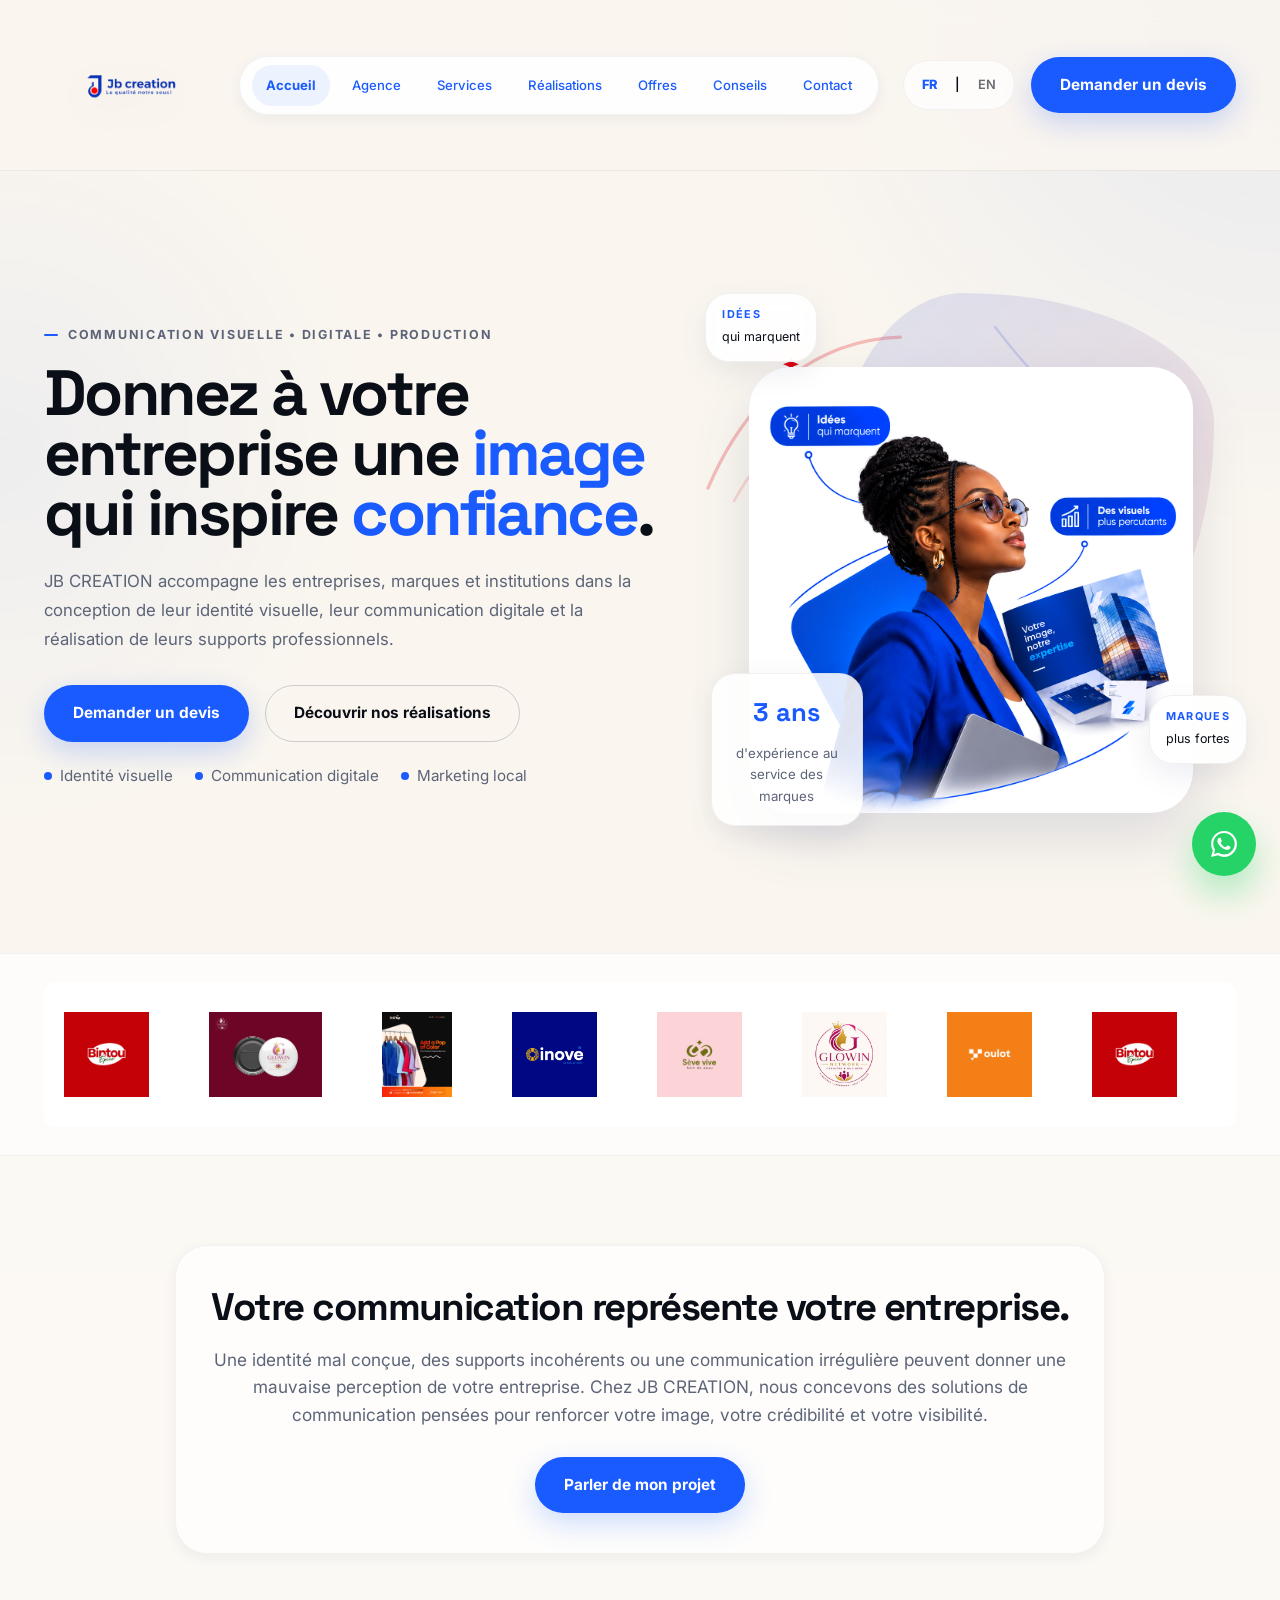
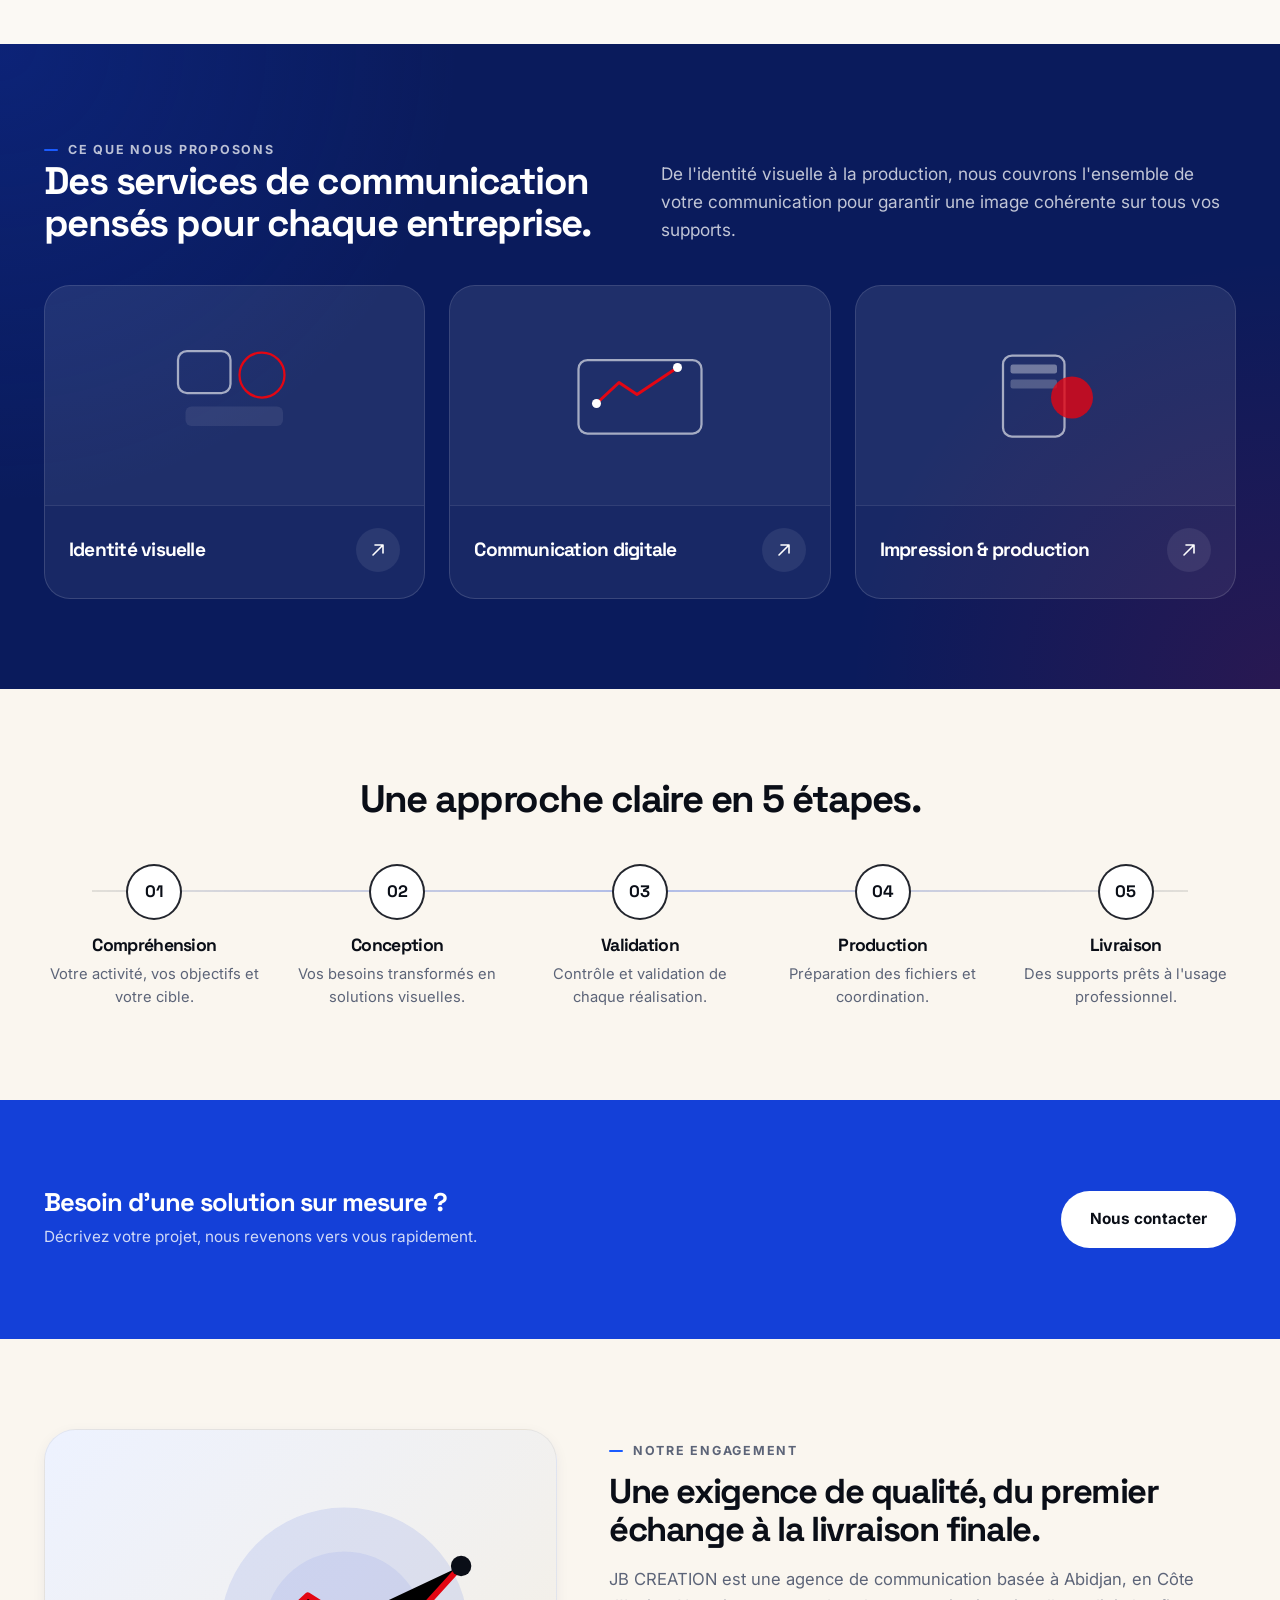
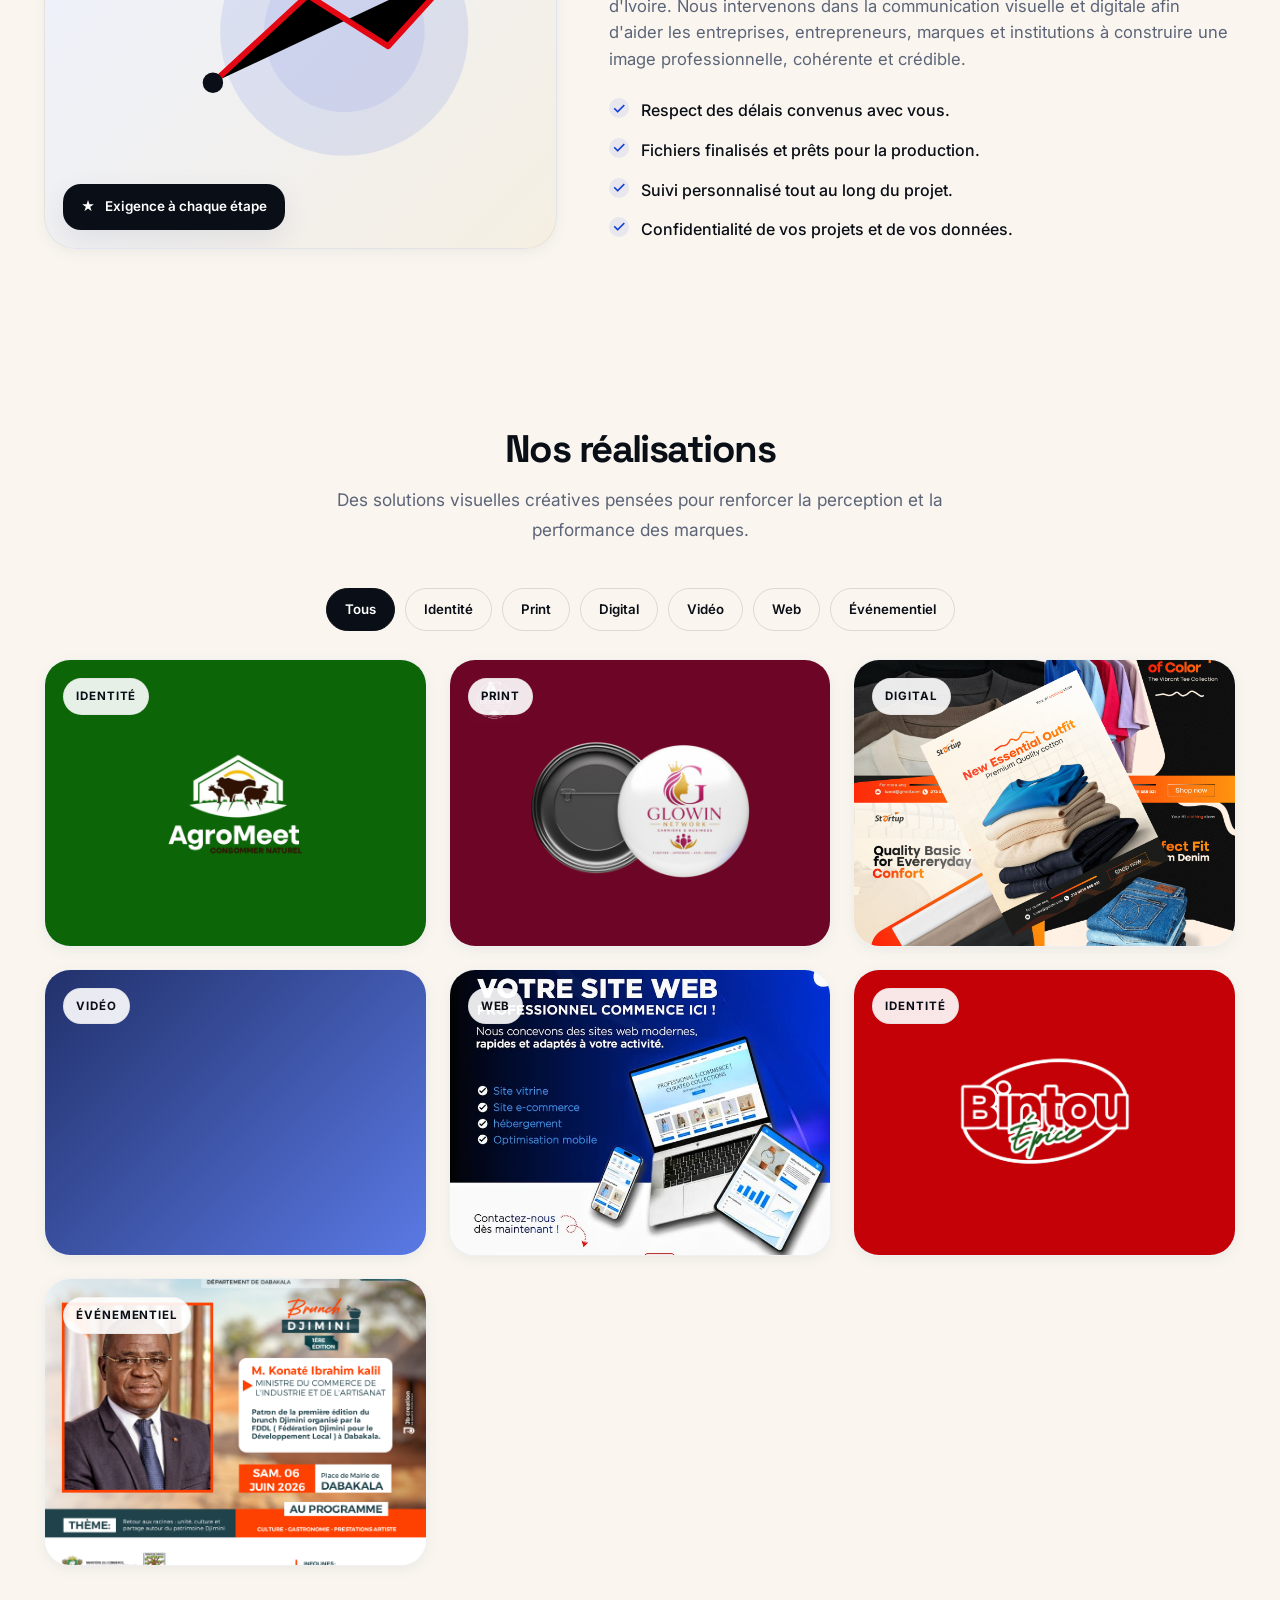
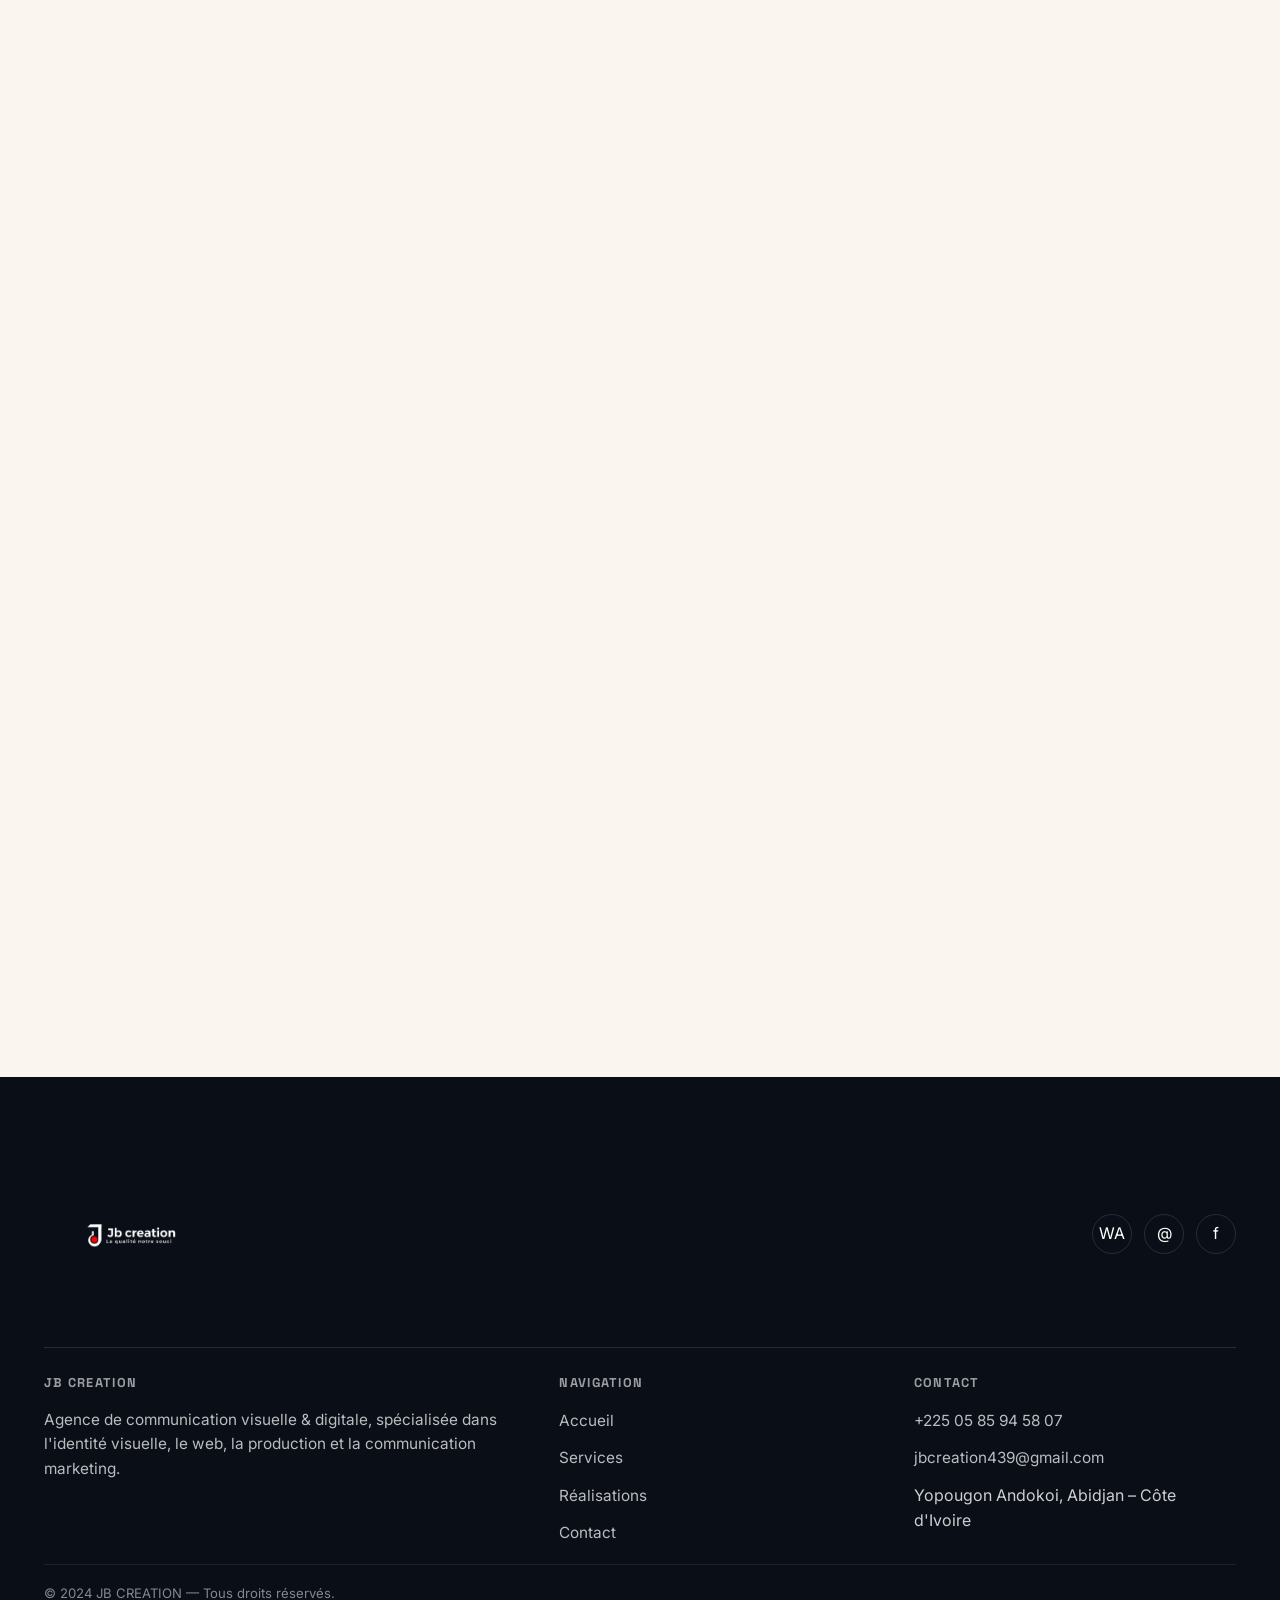
==== commit aa972de7: "add modification about logo, image etc" ====
--- a/index.html
+++ b/index.html
@@ -12,1291 +12,9 @@
     <link rel="preconnect" href="https://fonts.googleapis.com" />
     <link rel="preconnect" href="https://fonts.gstatic.com" crossorigin />
     <link href="https://fonts.googleapis.com/css2?family=Inter:wght@400;500;600;700;800&family=Space+Grotesk:wght@400;500;600;700&display=swap" rel="stylesheet" />
-    <style>
-      :root {
-        --brand-color: #1A5BFF;
-        --brand-color-strong: #0F3CCF;
-        --bg-dark: #0A0A0A;
-        --ink: #0A0E17;
-        --navy: #0A1B5C;
-        --electric: #1440D8;
-        --red: #1A5BFF;
-        --icon-red: #E30613;
-        --cream: #FAF6EF;
-        --cream-2: #F5EFE2;
-        --white: #FFFFFF;
-        --muted: #5C6478;
-        --line: #E8E2D5;
-        --radius-sm: 12px;
-        --radius: 20px;
-        --radius-lg: 32px;
-        --radius-full: 999px;
-        --shadow-sm: 0 4px 14px rgba(10, 27, 92, 0.06);
-        --shadow: 0 10px 30px rgba(10, 27, 92, 0.08);
-        --shadow-lg: 0 24px 60px rgba(10, 27, 92, 0.12);
-        --maxw: 1240px;
-        --ease: cubic-bezier(0.22, 1, 0.36, 1);
-        --ease-fast: cubic-bezier(0.4, 0, 0.2, 1);
-      }
-
-      * { box-sizing: border-box; }
-      html { scroll-behavior: smooth; overflow-x: hidden; }
-      body {
-        margin: 0;
-        font-family: 'Inter', sans-serif;
-        color: var(--ink);
-        background: var(--cream);
-        line-height: 1.6;
-        -webkit-font-smoothing: antialiased;
-        text-rendering: optimizeLegibility;
-        overflow-x: hidden;
-      }
-      body:before {
-        content: "";
-        position: fixed;
-        inset: 0;
-        background: radial-gradient(circle at top right, rgba(26, 91, 255, 0.08), transparent 34%), radial-gradient(circle at left center, rgba(26, 91, 255, 0.05), transparent 28%);
-        pointer-events: none;
-        z-index: -1;
-      }
-      a { color: inherit; text-decoration: none; }
-      img, svg, video { display: block; max-width: 100%; height: auto; }
-      button, input, select, textarea { font: inherit; }
-      p { margin: 0; }
-      ul { list-style: none; margin: 0; padding: 0; }
-      h1, h2, h3, h4 { margin: 0; font-family: 'Space Grotesk', sans-serif; line-height: 1.08; letter-spacing: -0.04em; }
-      h1 { font-size: clamp(2.4rem, 5vw + 1rem, 5rem); }
-      h2 { font-size: clamp(2rem, 4vw, 3.4rem); }
-      h3 { font-size: clamp(1.6rem, 2.5vw, 2.4rem); }
-      p, .btn, .hero-sub, .service-content h3, .portfolio-body strong { font-size: clamp(0.96rem, 1.2vw, 1.08rem); }
-      .container { max-width: var(--maxw); margin: 0 auto; padding: 0 24px; }
-      section { padding: clamp(4rem, 7vw, 8rem) 0; position: relative; }
-      @media (max-width: 768px) { section { padding: 80px 0; } .container { padding: 0 clamp(1rem, 4vw, 1.2rem); } }
-
-      .btn {
-        display: inline-flex;
-        align-items: center;
-        justify-content: center;
-        gap: 10px;
-        padding: 15px 28px;
-        border-radius: var(--radius-full);
-        border: 1.5px solid transparent;
-        font-weight: 700;
-        font-size: clamp(0.88rem, 1.2vw, 0.96rem);
-        cursor: pointer;
-        transition: transform 0.25s ease, box-shadow 0.25s ease, background 0.25s ease, border-color 0.25s ease, color 0.25s ease;
-        white-space: nowrap;
-        background: transparent;
-      }
-      .btn:hover { transform: translateY(-2px); }
-      .btn-primary {
-        background: var(--red);
-        color: var(--white);
-        box-shadow: 0 10px 28px rgba(26, 91, 255, 0.22);
-      }
-      .btn-primary:hover { box-shadow: 0 16px 36px rgba(26, 91, 255, 0.28); }
-      .btn-secondary {
-        background: transparent;
-        border-color: rgba(10, 14, 23, 0.18);
-        color: var(--ink);
-      }
-      .btn-secondary:hover { background: var(--ink); color: var(--white); border-color: var(--ink); }
-      .btn-light {
-        background: var(--white);
-        color: var(--ink);
-      }
-      .btn-light:hover { box-shadow: 0 14px 34px rgba(10, 27, 92, 0.12); }
-      .btn-outline-dark {
-        background: transparent;
-        border-color: var(--ink);
-        color: var(--ink);
-      }
-      .btn-outline-dark:hover { background: var(--ink); color: var(--white); }
-      .btn-ghost {
-        background: transparent;
-        border-color: rgba(255,255,255,0.25);
-        color: var(--white);
-      }
-      .btn-ghost:hover { border-color: var(--white); }
-      .btn-block { width: 100%; }
-      .pulse { animation: pulse 4s infinite ease-in-out; }
-      @keyframes pulse { 0%, 100% { box-shadow: 0 0 0 rgba(26, 91, 255, 0.0); } 50% { box-shadow: 0 0 0 14px rgba(26, 91, 255, 0.1); } }
-
-      #loader {
-        position: fixed;
-        inset: 0;
-        background: var(--bg-dark);
-        display: grid;
-        place-items: center;
-        z-index: 9999;
-        transition: opacity 0.7s ease, visibility 0.7s ease;
-      }
-      #loader.hidden { opacity: 0; visibility: hidden; }
-      .loader-content {
-        display: flex;
-        flex-direction: column;
-        align-items: center;
-        justify-content: center;
-        gap: 20px;
-        text-align: center;
-        padding: 24px;
-      }
-      .loader-logo {
-        width: min(200px, 46vw);
-        filter: drop-shadow(0 0 24px rgba(26, 91, 255, 0.5));
-        opacity: 0;
-        transform: scale(0.9);
-        animation: loaderLogo 0.8s ease forwards;
-      }
-      #loader-quote {
-        position: relative;
-        min-height: 1.8em;
-        color: rgba(255,255,255,0.94);
-        font-family: 'Space Grotesk', sans-serif;
-        font-size: clamp(1.2rem, 2vw, 2rem);
-        letter-spacing: -0.03em;
-        font-weight: 500;
-        max-width: 620px;
-      }
-      #loader-quote::after {
-        content: "|";
-        display: inline-block;
-        color: var(--red);
-        margin-left: 4px;
-        animation: blink 0.9s step-end infinite;
-      }
-      @keyframes loaderLogo {
-        from { opacity: 0; transform: scale(0.9); }
-        to { opacity: 1; transform: scale(1); }
-      }
-      @keyframes blink { 50% { opacity: 0; } }
-      @media (prefers-reduced-motion: reduce) {
-        #loader { display: none; }
-      }
-
-      .site-header {
-        position: sticky;
-        top: 0;
-        z-index: 1000;
-        background: rgba(250, 246, 239, 0.8);
-        backdrop-filter: blur(14px);
-        border-bottom: 1px solid rgba(10, 14, 23, 0.06);
-      }
-      .nav {
-        display: flex;
-        align-items: center;
-        justify-content: space-between;
-        gap: 18px;
-        min-height: 90px;
-      }
-      .brand { display: inline-flex; align-items: center; gap: 12px; }
-      .brand img { width: 170px; height: auto; filter: drop-shadow(0 10px 20px rgba(10, 14, 23, 0.08)); }
-      .brand-mark {
-        display: inline-flex;
-        align-items: center;
-        justify-content: center;
-        width: 48px;
-        height: 48px;
-        border-radius: 14px;
-        background: linear-gradient(135deg, var(--brand-color), var(--navy));
-        color: var(--white);
-        font-family: 'Space Grotesk', sans-serif;
-        font-weight: 700;
-        position: relative;
-        overflow: hidden;
-      }
-      .brand-mark::after {
-        content: "";
-        position: absolute;
-        inset: 0;
-        transform: translateX(-120%);
-        background: linear-gradient(120deg, transparent 0%, rgba(255,255,255,0.34) 50%, transparent 100%);
-        transition: transform 0.6s ease;
-      }
-      .brand:hover .brand-mark::after { transform: translateX(120%); }
-
-      .nav-pill {
-        display: flex;
-        align-items: center;
-        justify-content: center;
-        gap: 8px;
-        background: rgba(255,255,255,0.9);
-        border: 1px solid rgba(10, 14, 23, 0.05);
-        border-radius: 999px;
-        box-shadow: var(--shadow-sm);
-        padding: 8px 12px;
-      }
-      .nav-link {
-        font-size: clamp(0.82rem, 1vw, 0.9rem);
-        font-weight: 500;
-        color: var(--brand-color);
-        padding: 10px 14px;
-        border-radius: 999px;
-        transition: color 0.25s ease, background 0.25s ease, opacity 0.25s ease;
-      }
-      .nav-link:hover { color: var(--red); }
-      .nav-link.active {
-        background: rgba(26, 91, 255, 0.08);
-        color: var(--brand-color);
-        font-weight: 700;
-      }
-      .nav-actions { display: flex; align-items: center; gap: 16px; }
-      .lang-switch {
-        display: inline-flex;
-        align-items: center;
-        gap: 10px;
-        padding: 8px 10px;
-        border-radius: 999px;
-        background: rgba(255,255,255,0.7);
-        border: 1px solid rgba(10, 14, 23, 0.05);
-        font-size: 0.8rem;
-        font-weight: 600;
-      }
-      .lang-switch button {
-        background: transparent;
-        border: none;
-        color: rgba(10, 14, 23, 0.6);
-        cursor: pointer;
-        padding: 6px 8px;
-        border-radius: 999px;
-        transition: color 0.2s ease, font-weight 0.2s ease;
-      }
-      .lang-switch button.active {
-        color: var(--brand-color);
-        font-weight: 800;
-      }
-      .nav-mobile-toggle { display: none; }
-      .nav-close { display: none; }
-      @media (max-width: 980px) {
-        .nav-pill { position: absolute; top: calc(100% + 10px); left: 20px; right: 20px; overflow-x: auto; justify-content: flex-start; padding: 10px 12px; box-shadow: var(--shadow); }
-        .nav-mobile-toggle { display: inline-flex; align-items: center; justify-content: center; width: 42px; height: 42px; border: 1px solid rgba(10, 14, 23, 0.08); background: rgba(255,255,255,0.8); border-radius: 50%; }
-        .nav-pill.hidden { display: none; }
-        .nav { min-height: 78px; }
-      }
-      @media (max-width: 768px) {
-        .nav-actions .header-cta { display: none; }
-        .lang-switch { font-size: 0.7rem; padding: 6px 8px; }
-        .nav-pill {
-          display: none;
-          position: fixed;
-          top: 0;
-          left: 0;
-          right: 0;
-          bottom: 0;
-          width: 100%;
-          height: 100vh;
-          background: rgba(10, 10, 10, 0.98);
-          border: none;
-          border-radius: 0;
-          box-shadow: none;
-          padding: 3rem 1.25rem 2rem;
-          flex-direction: column;
-          align-items: center;
-          justify-content: center;
-          gap: 2rem;
-          z-index: 999;
-          overflow: hidden;
-        }
-        .nav-pill.open { display: flex; }
-        .nav-link {
-          color: var(--brand-color);
-          font-size: clamp(1.1rem, 4vw, 1.4rem);
-          padding: 0.2rem 0;
-        }
-        .nav-link.active { background: transparent; }
-        .nav-close {
-          display: inline-flex;
-          position: absolute;
-          top: 1.2rem;
-          right: 1.2rem;
-          width: 44px;
-          height: 44px;
-          border: 1px solid rgba(255,255,255,0.18);
-          border-radius: 50%;
-          background: transparent;
-          color: var(--white);
-          font-size: 1.8rem;
-          align-items: center;
-          justify-content: center;
-          cursor: pointer;
-        }
-      }
-
-      .hero { padding-top: 72px; overflow: hidden; }
-      .hero-grid {
-        display: grid;
-        grid-template-columns: 1.06fr 0.94fr;
-        align-items: center;
-        gap: 40px;
-      }
-      .eyebrow {
-        display: inline-flex;
-        align-items: center;
-        gap: 10px;
-        color: var(--muted);
-        font-size: 0.78rem;
-        letter-spacing: 0.14em;
-        text-transform: uppercase;
-        font-weight: 700;
-      }
-      .eyebrow::before {
-        content: "";
-        width: 14px;
-        height: 2px;
-        background: var(--red);
-        border-radius: 2px;
-      }
-      .hero h1 {
-        margin-top: 18px;
-        font-size: clamp(3.1rem, 5vw, 6.2rem);
-        line-height: 0.94;
-        color: var(--ink);
-      }
-      .hero h1 .line { display: block; }
-      .hero .accent { color: var(--red); }
-      .hero-sub {
-        margin-top: 24px;
-        max-width: 620px;
-        font-size: clamp(1.05rem, 1.3vw, 1.3rem);
-        line-height: 1.7;
-        color: var(--muted);
-      }
-      .hero-actions {
-        display: flex;
-        flex-wrap: wrap;
-        gap: 16px;
-        margin-top: 32px;
-      }
-      .hero-meta {
-        display: flex;
-        gap: 22px;
-        flex-wrap: wrap;
-        margin-top: 22px;
-        color: var(--muted);
-        font-size: 0.95rem;
-      }
-      .hero-meta span { display: inline-flex; align-items: center; gap: 8px; }
-      .hero-meta span::before {
-        content: "";
-        width: 8px;
-        height: 8px;
-        border-radius: 50%;
-        background: var(--red);
-      }
-      .hero-visual {
-        position: relative;
-        min-height: 620px;
-      }
-      .hero-visual::before {
-        content: "";
-        position: absolute;
-        width: 70%;
-        height: 70%;
-        right: 4%;
-        top: 8%;
-        background: linear-gradient(135deg, rgba(20,64,216,0.12), rgba(227, 6, 19, 0.08));
-        border-radius: 34% 66% 54% 46% / 44% 30% 70% 56%;
-      }
-      .hero-card {
-        position: absolute;
-        right: 8%;
-        bottom: 8%;
-        width: min(82%, 560px);
-        height: min(72%, 470px);
-        border-radius: 42px;
-        overflow: hidden;
-        box-shadow: var(--shadow-lg);
-        background: #dfe8fb;
-        animation: floatImage 6s ease-in-out infinite alternate;
-      }
-      .hero-card img {
-        width: 100%;
-        height: 100%;
-        object-fit: cover;
-        filter: saturate(1.1) contrast(1.02);
-      }
-      .hero-tag {
-        position: absolute;
-        display: flex;
-        align-items: center;
-        gap: 12px;
-        background: rgba(255,255,255,0.9);
-        border: 1px solid rgba(10, 14, 23, 0.06);
-        border-radius: 24px;
-        padding: 12px 16px;
-        box-shadow: var(--shadow);
-        backdrop-filter: blur(10px);
-        animation: floatBadge 6s ease-in-out infinite alternate;
-      }
-      .hero-tag strong { display: block; font-size: 0.68rem; letter-spacing: 0.12em; text-transform: uppercase; color: var(--red); }
-      .hero-tag span { font-size: 0.78rem; color: var(--ink); }
-      .hero-tag.top { top: 8%; left: 2%; }
-      .hero-tag.bottom { right: -2%; bottom: 16%; animation-delay: 0.8s; }
-      .hero-stat {
-        position: absolute;
-        left: 3%;
-        bottom: 6%;
-        display: flex;
-        flex-direction: column;
-        align-items: center;
-        gap: 10px;
-        padding: 18px 20px;
-        border-radius: 24px;
-        background: rgba(255,255,255,0.88);
-        border: 1px solid rgba(10, 14, 23, 0.06);
-        box-shadow: var(--shadow);
-      }
-      .hero-stat strong { font-size: clamp(1.4rem, 2vw, 2rem); font-family: 'Space Grotesk', sans-serif; color: var(--red); }
-      .hero-stat span { font-size: 0.83rem; max-width: 110px; text-align: center; color: var(--muted); }
-      .hero-deco {
-        position: absolute;
-        inset: 0;
-        z-index: -1;
-        pointer-events: none;
-      }
-      .hero-deco svg { position: absolute; }
-      .hero-deco .arc-one { left: 0; top: 6%; width: 260px; opacity: 0.7; }
-      .hero-deco .arc-two { right: 12%; top: 10%; width: 220px; opacity: 0.8; }
-      .hero-deco .star1, .hero-deco .star2, .hero-deco .star3 { position: absolute; width: 20px; height: 20px; }
-      .hero-deco .star1 { left: 16%; top: 18%; }
-      .hero-deco .star2 { right: 18%; bottom: 30%; }
-      .hero-deco .star3 { left: 38%; bottom: 8%; }
-      @keyframes floatImage { 0% { transform: translateY(0); } 50% { transform: translateY(-8px); } 100% { transform: translateY(8px); } }
-      @keyframes floatBadge { 0% { transform: translateY(0); } 50% { transform: translateY(-8px); } 100% { transform: translateY(8px); } }
-      @media (max-width: 980px) {
-        .hero-grid { grid-template-columns: 1fr; }
-        .hero-visual { min-height: 500px; }
-        .hero-card { right: 10%; width: min(82%, 440px); }
-      }
-      @media (max-width: 560px) {
-        .hero { padding-top: 50px; }
-        .hero-actions { flex-direction: column; align-items: stretch; }
-        .hero-actions .btn { width: 100%; }
-        .hero-visual { min-height: 410px; }
-        .hero-card { right: 5%; width: 88%; height: 340px; }
-        .hero-tag { padding: 12px 14px; }
-      }
-
-      .reveal { opacity: 0; transform: translateY(26px); transition: opacity 0.7s var(--ease), transform 0.7s var(--ease); }
-      .reveal.in-view { opacity: 1; transform: translateY(0); }
-      .stagger-1 { transition-delay: 0ms; }
-      .stagger-2 { transition-delay: 80ms; }
-      .stagger-3 { transition-delay: 160ms; }
-      .stagger-4 { transition-delay: 240ms; }
-      .stagger-5 { transition-delay: 320ms; }
-
-      .partner-strip {
-        position: relative;
-        overflow: hidden;
-        padding: 28px 0;
-        background: rgba(255,255,255,0.7);
-        border-top: 1px solid rgba(10, 14, 23, 0.05);
-        border-bottom: 1px solid rgba(10, 14, 23, 0.05);
-      }
-      .partner-marquee {
-        overflow: hidden;
-        position: relative;
-        mask-image: linear-gradient(to right, transparent 0%, black 8%, black 92%, transparent 100%);
-      }
-      .partner-track {
-        display: flex;
-        align-items: center;
-        gap: 1rem;
-        width: max-content;
-        animation: scrollPartners 26s linear infinite;
-      }
-      .partner-track:hover { animation-play-state: paused; }
-      @keyframes scrollPartners {
-        from { transform: translateX(0); }
-        to { transform: translateX(-50%); }
-      }
-      .partner-logo {
-        flex: 0 0 220px;
-        height: 72px;
-        object-fit: contain;
-        padding: 0.9rem 0.8rem;
-        border: 1px solid rgba(10, 14, 23, 0.06);
-        border-radius: 18px;
-        background: rgba(255,255,255,0.55);
-        box-shadow: var(--shadow-sm);
-        filter: grayscale(1) opacity(0.72);
-        transform: translateY(0);
-        transition: transform 0.25s ease, filter 0.25s ease;
-      }
-      .partner-logo:nth-child(even) { transform: translateY(18px); }
-      .partner-logo:nth-child(odd) { transform: translateY(0); }
-      .partner-logo:hover { filter: grayscale(0) opacity(1); transform: translateY(-4px); }
-      @media (max-width: 640px) {
-        .partner-logo { flex-basis: 170px; height: 64px; }
-      }
-
-      .section-head {
-        max-width: 640px;
-        margin-bottom: 44px;
-      }
-      .section-head.centered { margin-left: auto; margin-right: auto; text-align: center; }
-      .section-head h2 {
-        font-size: clamp(2.1rem, 3vw, 3.25rem);
-        color: var(--ink);
-      }
-      .section-head p {
-        margin-top: 16px;
-        color: var(--muted);
-        font-size: 1.08rem;
-        line-height: 1.7;
-      }
-
-      .positioning {
-        background: rgba(255,255,255,0.3);
-      }
-      .positioning-box {
-        max-width: 930px;
-        margin: 0 auto;
-        text-align: center;
-        padding: 40px 26px;
-        background: rgba(255,255,255,0.7);
-        border: 1px solid rgba(10,14,23,0.05);
-        border-radius: 32px;
-        box-shadow: var(--shadow-sm);
-      }
-      .positioning-box h2 { font-size: clamp(2rem, 3vw, 3rem); }
-      .positioning-box p { margin-top: 18px; color: var(--muted); font-size: 1.08rem; }
-      .positioning-box .btn { margin-top: 28px; }
-
-      .service-panel {
-        position: relative;
-        background: var(--navy);
-        color: var(--white);
-        overflow: hidden;
-      }
-      .service-panel::before {
-        content: "";
-        position: absolute;
-        inset: 0;
-        background: radial-gradient(circle at top left, rgba(20,64,216,0.22), transparent 32%), radial-gradient(circle at bottom right, rgba(227,6,19,0.14), transparent 30%);
-      }
-      .service-panel .container { position: relative; z-index: 1; }
-      .services-intro {
-        display: grid;
-        grid-template-columns: 1fr 1fr;
-        gap: 42px;
-        align-items: end;
-        margin-bottom: 42px;
-      }
-      .services-intro h2 {
-        font-size: clamp(2rem, 3vw, 3.2rem);
-        color: var(--white);
-      }
-      .services-intro p {
-        color: rgba(255,255,255,0.75);
-        font-size: 1.08rem;
-      }
-      .service-cards {
-        display: grid;
-        grid-template-columns: repeat(3, minmax(0, 1fr));
-        gap: 24px;
-      }
-      .service-card {
-        background: rgba(255,255,255,0.06);
-        border: 1px solid rgba(255,255,255,0.14);
-        border-radius: 26px;
-        overflow: hidden;
-        transition: transform 0.25s ease, border-color 0.25s ease, box-shadow 0.25s ease, background 0.25s ease;
-      }
-      .service-card:hover {
-        transform: translateY(-6px);
-        border-color: rgba(227,6,19,0.55);
-        box-shadow: 0 18px 36px rgba(10,27,92,0.18);
-      }
-      .service-visual {
-        min-height: 220px;
-        display: grid;
-        place-items: center;
-        background: rgba(255,255,255,0.03);
-        border-bottom: 1px solid rgba(255,255,255,0.08);
-      }
-      .service-content {
-        display: flex;
-        align-items: center;
-        justify-content: space-between;
-        gap: 18px;
-        padding: 22px 24px 26px;
-      }
-      .service-content h3 {
-        color: var(--white);
-        font-size: 1.2rem;
-      }
-      .mini-link {
-        display: inline-flex;
-        align-items: center;
-        justify-content: center;
-        width: 44px;
-        height: 44px;
-        border-radius: 50%;
-        background: rgba(255,255,255,0.08);
-        color: var(--white);
-        transition: transform 0.2s ease, background 0.2s ease;
-      }
-      .mini-link:hover { background: var(--red); transform: rotate(-18deg); }
-      @media (max-width: 980px) { .services-intro { grid-template-columns: 1fr; } .service-cards { grid-template-columns: 1fr; } }
-
-      .steps-grid {
-        display: grid;
-        grid-template-columns: repeat(5, minmax(0, 1fr));
-        gap: 22px;
-        position: relative;
-      }
-      .steps-grid::before {
-        content: "";
-        position: absolute;
-        top: 26px;
-        left: 4%;
-        right: 4%;
-        height: 2px;
-        background: linear-gradient(90deg, rgba(10,14,23,0.1), rgba(20,64,216,0.32), rgba(10,14,23,0.1));
-      }
-      .step-item {
-        position: relative;
-        z-index: 1;
-        text-align: center;
-      }
-      .step-badge {
-        width: 56px;
-        height: 56px;
-        margin: 0 auto 16px;
-        display: grid;
-        place-items: center;
-        border-radius: 50%;
-        background: var(--white);
-        border: 2px solid rgba(10,14,23,0.9);
-        font-family: 'Space Grotesk', sans-serif;
-        font-weight: 700;
-        font-size: 1.04rem;
-      }
-      .step-item h3 {
-        font-size: 1.1rem;
-        margin-bottom: 8px;
-      }
-      .step-item p {
-        color: var(--muted);
-        font-size: 0.92rem;
-      }
-      @media (max-width: 980px) { .steps-grid { grid-template-columns: repeat(2, minmax(0, 1fr)); } .steps-grid::before { display: none; } }
-      @media (max-width: 560px) { .steps-grid { grid-template-columns: 1fr; } }
-
-      .cta-band {
-        background: var(--electric);
-        color: var(--white);
-      }
-      .cta-band .container {
-        display: flex;
-        align-items: center;
-        justify-content: space-between;
-        gap: 18px;
-        flex-wrap: wrap;
-      }
-      .cta-band h3 { font-size: clamp(1.5rem, 2vw, 2rem); }
-      .cta-band p { margin-top: 8px; color: rgba(255,255,255,0.8); }
-
-      .about-grid {
-        display: grid;
-        grid-template-columns: 0.9fr 1.1fr;
-        gap: 52px;
-        align-items: center;
-      }
-      .about-visual {
-        position: relative;
-        min-height: 420px;
-        background: linear-gradient(135deg, #edf2ff, var(--cream-2));
-        border-radius: 32px;
-        border: 1px solid rgba(10,14,23,0.06);
-        overflow: hidden;
-        box-shadow: var(--shadow-sm);
-      }
-      .about-visual svg {
-        position: absolute;
-        inset: 0;
-        width: 100%;
-        height: 100%;
-      }
-      .about-badge {
-        position: absolute;
-        left: 18px;
-        bottom: 18px;
-        display: inline-flex;
-        align-items: center;
-        gap: 10px;
-        background: var(--ink);
-        color: var(--white);
-        border-radius: 18px;
-        padding: 12px 18px;
-        box-shadow: var(--shadow);
-        font-size: 0.84rem;
-        font-weight: 600;
-      }
-      .about-copy h2 { font-size: clamp(2rem, 2.7vw, 3rem); }
-      .about-copy p { margin-top: 18px; color: var(--muted); font-size: 1.04rem; }
-      .feature-list { margin-top: 26px; display: grid; gap: 14px; }
-      .feature-item {
-        display: flex;
-        align-items: flex-start;
-        gap: 12px;
-        color: var(--ink);
-        font-weight: 500;
-      }
-      .feature-item .tick {
-        width: 20px;
-        height: 20px;
-        display: inline-flex;
-        align-items: center;
-        justify-content: center;
-        border-radius: 50%;
-        background: rgba(20,64,216,0.08);
-        color: var(--electric);
-        flex-shrink: 0;
-      }
-      @media (max-width: 980px) { .about-grid { grid-template-columns: 1fr; } }
-
-      .portfolio-bar {
-        display: flex;
-        justify-content: center;
-        gap: 10px;
-        flex-wrap: wrap;
-        margin-bottom: 28px;
-      }
-      .filter-btn {
-        background: transparent;
-        border: 1px solid rgba(10,14,23,0.12);
-        color: var(--ink);
-        border-radius: 999px;
-        padding: 10px 18px;
-        font-weight: 600;
-        font-size: 0.83rem;
-        cursor: pointer;
-        transition: background 0.2s ease, color 0.2s ease, border-color 0.2s ease, transform 0.2s ease;
-      }
-      .filter-btn:hover, .filter-btn.active {
-        background: var(--ink);
-        border-color: var(--ink);
-        color: var(--white);
-      }
-      .portfolio-grid {
-        display: grid;
-        grid-template-columns: repeat(3, minmax(0, 1fr));
-        gap: 22px;
-      }
-      .portfolio-card {
-        position: relative;
-        border-radius: 26px;
-        overflow: hidden;
-        background: var(--white);
-        border: 1px solid rgba(10,14,23,0.06);
-        box-shadow: var(--shadow-sm);
-        transition: transform 0.25s ease, box-shadow 0.25s ease, opacity 0.25s ease;
-        cursor: pointer;
-      }
-      .portfolio-card:hover { transform: translateY(-6px); box-shadow: var(--shadow); }
-      .portfolio-card.hidden { display: none; }
-      .portfolio-thumb {
-        position: relative;
-        aspect-ratio: 4 / 3;
-        overflow: hidden;
-        background: linear-gradient(135deg, rgba(10,27,92,0.9), rgba(20,64,216,0.7));
-      }
-      .portfolio-thumb img {
-        width: 100%;
-        height: 100%;
-        object-fit: cover;
-        transition: transform 0.45s ease;
-      }
-      .portfolio-card:hover .portfolio-thumb img { transform: scale(1.06); }
-      .portfolio-overlay {
-        position: absolute;
-        inset: 0;
-        background: rgba(20,64,216,0.6);
-        opacity: 0;
-        transition: opacity 0.35s ease;
-      }
-      .portfolio-card:hover .portfolio-overlay { opacity: 1; }
-      .portfolio-tag {
-        position: absolute;
-        left: 18px;
-        top: 18px;
-        z-index: 1;
-        padding: 8px 12px;
-        border-radius: 999px;
-        background: rgba(255,255,255,0.9);
-        border: 1px solid rgba(10,14,23,0.04);
-        color: var(--ink);
-        font-size: 0.72rem;
-        font-weight: 700;
-        letter-spacing: 0.08em;
-        text-transform: uppercase;
-      }
-      .portfolio-body {
-        position: absolute;
-        left: 18px;
-        right: 18px;
-        bottom: 18px;
-        z-index: 1;
-        color: var(--white);
-        opacity: 0;
-        transform: translateY(12px);
-        transition: opacity 0.35s ease, transform 0.35s ease;
-      }
-      .portfolio-card:hover .portfolio-body { opacity: 1; transform: translateY(0); }
-      .portfolio-body strong { display: block; font-size: 1.15rem; margin-bottom: 5px; }
-      .portfolio-body span { color: rgba(255,255,255,0.8); font-size: 0.84rem; }
-      .portfolio-cta { margin-top: 32px; text-align: center; }
-      @media (max-width: 980px) { .portfolio-grid { grid-template-columns: repeat(2, minmax(0, 1fr)); } }
-      @media (max-width: 560px) { .portfolio-grid { grid-template-columns: 1fr; } }
-
-      .stats-wrap { background: var(--ink); color: var(--white); }
-      .stats-marquee {
-        overflow: hidden;
-        position: relative;
-        padding: 54px 0;
-      }
-      .stats-track {
-        display: flex;
-        align-items: center;
-        gap: 110px;
-        width: max-content;
-        white-space: nowrap;
-        animation: scrollStats 30s linear infinite;
-      }
-      .stats-track:hover { animation-play-state: paused; }
-      .stat-item {
-        min-width: 160px;
-        text-align: center;
-      }
-      .stat-item strong {
-        display: block;
-        font-family: 'Space Grotesk', sans-serif;
-        font-size: clamp(2.3rem, 4vw, 4.4rem);
-        color: var(--electric);
-        line-height: 1;
-      }
-      .stat-item span {
-        display: block;
-        margin-top: 12px;
-        color: rgba(255,255,255,0.72);
-        font-size: 1rem;
-      }
-      @keyframes scrollStats { from { transform: translateX(0); } to { transform: translateX(-50%); } }
-      @media (max-width: 768px) { .stats-track { gap: 60px; } .stat-item strong { font-size: clamp(2rem, 7vw, 2.8rem); } }
-
-      .offers-wrap { background: var(--cream); }
-      .offer-grid {
-        display: grid;
-        grid-template-columns: repeat(3, minmax(0, 1fr));
-        gap: 28px;
-      }
-      .offer-card {
-        position: relative;
-        display: flex;
-        flex-direction: column;
-        gap: 24px;
-        padding: 36px 28px 26px;
-        background: var(--white);
-        border: 1.5px solid rgba(10,14,23,0.08);
-        border-radius: 28px;
-        transition: transform 0.25s ease, box-shadow 0.25s ease, border-color 0.25s ease;
-      }
-      .offer-card:hover { transform: translateY(-4px); box-shadow: var(--shadow-sm); }
-      .offer-card.business {
-        border-color: rgba(227,6,19,0.32);
-        box-shadow: 0 18px 38px rgba(227, 6, 19, 0.12);
-        transform: scale(1.03);
-      }
-      .offer-card.business:hover { transform: scale(1.03) translateY(-4px); }
-      .offer-badge {
-        position: absolute;
-        top: -14px;
-        left: 50%;
-        transform: translateX(-50%);
-        padding: 6px 16px;
-        border-radius: 999px;
-        background: var(--red);
-        color: var(--white);
-        font-size: 0.7rem;
-        font-weight: 800;
-        letter-spacing: 0.07em;
-        text-transform: uppercase;
-      }
-      .offer-top { display: flex; flex-direction: column; gap: 8px; }
-      .offer-name {
-        font-size: 1.5rem;
-        font-weight: 700;
-        color: var(--ink);
-      }
-      .offer-price {
-        color: var(--muted);
-        font-size: 0.9rem;
-        font-weight: 600;
-      }
-      .offer-list {
-        display: grid;
-        gap: 12px;
-        color: var(--ink);
-        font-size: 0.96rem;
-      }
-      .offer-list li {
-        display: flex;
-        gap: 10px;
-        align-items: center;
-      }
-      .offer-list li::before {
-        content: '✓';
-        display: inline-flex;
-        align-items: center;
-        justify-content: center;
-        width: 20px;
-        height: 20px;
-        border-radius: 50%;
-        background: rgba(20,64,216,0.08);
-        color: var(--electric);
-        font-weight: 700;
-        flex-shrink: 0;
-      }
-      .offer-card .btn { margin-top: auto; align-self: flex-start; }
-      .offer-card.business .btn { background: var(--red); color: var(--white); }
-      .offer-card:not(.business) .btn {
-        background: transparent;
-        border-color: var(--ink);
-        color: var(--ink);
-      }
-      .offer-card:not(.business) .btn:hover { background: var(--ink); color: var(--white); }
-      @media (max-width: 980px) { .offer-grid { grid-template-columns: repeat(2, minmax(0, 1fr)); } .offer-card.business { transform: none; } }
-      @media (max-width: 560px) { .offer-grid { grid-template-columns: 1fr; } .offer-card .btn { width: 100%; } }
-
-      .testimonials-grid {
-        display: grid;
-        grid-template-columns: repeat(3, minmax(0, 1fr));
-        gap: 22px;
-      }
-      .testimonial-card {
-        background: rgba(255,255,255,0.65);
-        border: 1px solid rgba(10,14,23,0.06);
-        border-radius: 24px;
-        padding: 28px 24px;
-        box-shadow: var(--shadow-sm);
-      }
-      .stars { display: flex; gap: 4px; margin-bottom: 14px; }
-      .stars span { color: #F7B500; font-size: 1.1rem; }
-      .testimonial-card blockquote {
-        font-size: 1rem;
-        line-height: 1.8;
-        color: var(--ink);
-      }
-      .person {
-        display: flex;
-        align-items: center;
-        gap: 12px;
-        margin-top: 20px;
-      }
-      .avatar {
-        width: 42px;
-        height: 42px;
-        border-radius: 50%;
-        background: linear-gradient(135deg, var(--navy), var(--electric));
-        color: var(--white);
-        display: grid;
-        place-items: center;
-        font-weight: 700;
-        font-size: 0.78rem;
-      }
-      .person strong { display: block; font-size: 0.94rem; }
-      .person span { color: var(--muted); font-size: 0.8rem; }
-      @media (max-width: 980px) { .testimonials-grid { grid-template-columns: 1fr; } }
-
-      .blog-wrap { background: rgba(255,255,255,0.25); }
-      .blog-list {
-        display: grid;
-        gap: 16px;
-      }
-      .blog-item {
-        background: rgba(255,255,255,0.75);
-        border: 1px solid rgba(10,14,23,0.05);
-        border-radius: 24px;
-        overflow: hidden;
-        box-shadow: var(--shadow-sm);
-      }
-      .blog-toggle {
-        width: 100%;
-        display: flex;
-        align-items: center;
-        justify-content: space-between;
-        gap: 18px;
-        padding: 20px 24px;
-        background: transparent;
-        border: none;
-        text-align: left;
-        cursor: pointer;
-        color: var(--ink);
-      }
-      .blog-toggle .label {
-        display: flex;
-        align-items: center;
-        gap: 16px;
-        max-width: 100%;
-      }
-      .blog-toggle .thumb {
-        width: 54px;
-        height: 54px;
-        border-radius: 16px;
-        overflow: hidden;
-        flex-shrink: 0;
-      }
-      .blog-toggle .thumb img {
-        width: 100%;
-        height: 100%;
-        object-fit: cover;
-      }
-      .blog-toggle .title {
-        font-size: 1.08rem;
-        font-weight: 700;
-      }
-      .blog-toggle .chevron {
-        width: 34px;
-        height: 34px;
-        border-radius: 50%;
-        display: grid;
-        place-items: center;
-        background: rgba(20,64,216,0.08);
-        color: var(--electric);
-        transition: transform 0.3s ease;
-      }
-      .blog-item.open .chevron { transform: rotate(180deg); }
-      .blog-panel {
-        max-height: 0;
-        overflow: hidden;
-        transition: max-height 0.4s ease;
-      }
-      .blog-panel-inner {
-        padding: 0 24px 24px;
-        color: var(--muted);
-      }
-      .blog-panel-inner .article {
-        display: grid;
-        gap: 12px;
-        line-height: 1.7;
-        font-size: 0.98rem;
-      }
-      .blog-panel-inner .cta-link { margin-top: 18px; display: inline-flex; color: var(--red); font-weight: 700; }
-      @media (max-width: 560px) { .blog-toggle { align-items: flex-start; } .blog-toggle .label { align-items: flex-start; } }
-
-      .faq { max-width: 820px; margin: 0 auto; }
-      .faq-item {
-        border-bottom: 1px solid rgba(10,14,23,0.08);
-      }
-      .faq-question {
-        width: 100%;
-        background: transparent;
-        border: none;
-        display: flex;
-        align-items: center;
-        justify-content: space-between;
-        gap: 14px;
-        text-align: left;
-        padding: 22px 4px;
-        font-size: 1.06rem;
-        font-weight: 600;
-        color: var(--ink);
-        cursor: pointer;
-      }
-      .faq-plus {
-        width: 26px;
-        height: 26px;
-        display: inline-flex;
-        align-items: center;
-        justify-content: center;
-        border-radius: 50%;
-        background: rgba(20,64,216,0.08);
-        color: var(--electric);
-        font-size: 1.2rem;
-        transition: transform 0.3s ease;
-      }
-      .faq-item.open .faq-plus { transform: rotate(45deg); }
-      .faq-answer {
-        max-height: 0;
-        overflow: hidden;
-        transition: max-height 0.35s ease;
-      }
-      .faq-answer p {
-        padding: 0 4px 22px;
-        color: var(--muted);
-        line-height: 1.8;
-        font-size: 0.98rem;
-      }
-
-      .contact-wrap { background: rgba(255,255,255,0.2); }
-      .contact-grid {
-        display: grid;
-        grid-template-columns: 1.1fr 0.9fr;
-        gap: 42px;
-        align-items: start;
-      }
-      .contact-panel {
-        background: rgba(255,255,255,0.78);
-        border: 1px solid rgba(10,14,23,0.06);
-        border-radius: 30px;
-        padding: 30px 28px;
-        box-shadow: var(--shadow-sm);
-      }
-      .contact-panel h3 { font-size: 1.6rem; margin-bottom: 12px; }
-      .required-note { color: var(--muted); font-size: 0.85rem; margin-bottom: 18px; }
-      .contact-form {
-        display: grid;
-        gap: 16px;
-      }
-      .two-col { display: grid; grid-template-columns: 1fr 1fr; gap: 16px; }
-      label {
-        display: block;
-        font-size: 0.85rem;
-        font-weight: 700;
-        color: var(--ink);
-        margin-bottom: 8px;
-      }
-      input, select, textarea {
-        width: 100%;
-        border: 1px solid rgba(10,14,23,0.1);
-        border-radius: 14px;
-        background: var(--white);
-        padding: 13px 14px;
-        color: var(--ink);
-        font-size: 0.96rem;
-        transition: border-color 0.2s ease, box-shadow 0.2s ease;
-      }
-      input:focus, select:focus, textarea:focus {
-        outline: none;
-        border-color: rgba(20,64,216,0.7);
-        box-shadow: 0 0 0 4px rgba(20,64,216,0.08);
-      }
-      textarea { min-height: 120px; resize: vertical; }
-      .form-status {
-        min-height: 24px;
-        font-size: 0.9rem;
-        font-weight: 600;
-      }
-      .form-status.success { color: #0a7a45; }
-      .form-status.error { color: var(--red); }
-      .contact-side {
-        display: grid;
-        gap: 22px;
-      }
-      .contact-card {
-        background: var(--white);
-        border-radius: 24px;
-        padding: 24px;
-        border: 1px solid rgba(10,14,23,0.06);
-        box-shadow: var(--shadow-sm);
-      }
-      .contact-card h4 {
-        font-size: 1.2rem;
-        margin-bottom: 18px;
-      }
-      .contact-item { display: grid; gap: 6px; margin-bottom: 18px; }
-      .contact-item:last-child { margin-bottom: 0; }
-      .contact-item .label { color: var(--muted); font-size: 0.82rem; text-transform: uppercase; letter-spacing: 0.08em; }
-      .contact-item .value { font-weight: 700; color: var(--ink); }
-      .contact-item a { color: var(--ink); }
-      @media (max-width: 980px) { .contact-grid { grid-template-columns: 1fr; } }
-      @media (max-width: 560px) { .two-col { grid-template-columns: 1fr; } }
-
-      .site-footer {
-        background: #0A0E17;
-        color: rgba(255,255,255,0.8);
-        padding: 72px 0 30px;
-      }
-      .footer-top {
-        display: flex;
-        align-items: center;
-        justify-content: space-between;
-        gap: 20px;
-        padding-bottom: 28px;
-        border-bottom: 1px solid rgba(255,255,255,0.12);
-      }
-      .footer-brand img { width: 170px; }
-      .socials {
-        display: flex;
-        align-items: center;
-        gap: 12px;
-      }
-      .socials a {
-        width: 40px;
-        height: 40px;
-        display: inline-flex;
-        align-items: center;
-        justify-content: center;
-        border-radius: 50%;
-        border: 1px solid rgba(255,255,255,0.12);
-        color: var(--white);
-        transition: background 0.2s ease, border-color 0.2s ease;
-      }
-      .socials a:hover { background: var(--red); border-color: var(--red); }
-      .footer-grid {
-        display: grid;
-        grid-template-columns: 1.5fr 1fr 1fr;
-        gap: 32px;
-        padding: 28px 0 18px;
-      }
-      .footer-grid h4 {
-        color: rgba(255,255,255,0.6);
-        font-size: 0.8rem;
-        text-transform: uppercase;
-        letter-spacing: 0.1em;
-        margin-bottom: 18px;
-      }
-      .footer-grid p, .footer-grid a {
-        color: rgba(255,255,255,0.72);
-        font-size: 0.96rem;
-      }
-      .footer-grid ul { display: grid; gap: 12px; }
-      .footer-bottom {
-        padding-top: 18px;
-        border-top: 1px solid rgba(255,255,255,0.08);
-        font-size: 0.82rem;
-        color: rgba(255,255,255,0.5);
-      }
-      @media (max-width: 760px) { .footer-top, .footer-grid { grid-template-columns: 1fr; display: grid; } .footer-top { justify-content: flex-start; } }
-
-      .floating-whatsapp {
-        position: fixed;
-        right: 24px;
-        bottom: 24px;
-        width: 64px;
-        height: 64px;
-        display: inline-flex;
-        align-items: center;
-        justify-content: center;
-        border-radius: 50%;
-        background: #25D366;
-        color: var(--white);
-        box-shadow: 0 18px 34px rgba(37,211,102,0.35);
-        animation: whatsappIn 1s ease forwards, pulseWa 6s ease-in-out infinite;
-        opacity: 0;
-        transform: scale(0);
-        z-index: 2000;
-      }
-      @keyframes whatsappIn { to { opacity: 1; transform: scale(1); } }
-      @keyframes pulseWa { 0%, 100% { box-shadow: 0 0 0 rgba(37,211,102,0.0); } 50% { box-shadow: 0 0 0 18px rgba(37,211,102,0.12); } }
-      @media (max-width: 560px) { .floating-whatsapp { width: 58px; height: 58px; right: 18px; bottom: 18px; } }
-
-      .sr-only {
-        position: absolute;
-        width: 1px;
-        height: 1px;
-        padding: 0;
-        margin: -1px;
-        overflow: hidden;
-        clip: rect(0, 0, 0, 0);
-        border: 0;
-      }
-      @media (prefers-reduced-motion: reduce) {
-        *, *::before, *::after { animation: none !important; transition-duration: 0.01ms !important; scroll-behavior: auto !important; }
-      }
-    </style>
+    <link rel="stylesheet" href="css/style.css" />
+    <link rel="stylesheet" href="css/responsive.css" />
+    <link rel="stylesheet" href="css/animations.css" />
   </head>
   <body>
     <div class="loader" id="loader" aria-live="polite" aria-label="Chargement du site">
@@ -1337,7 +55,7 @@
       </div>
     </header>
 
-    <main>
+    <main id="home-view">
       <section class="hero" id="accueil">
         <div class="container hero-grid">
           <div class="hero-copy reveal stagger-1">
@@ -1390,26 +108,39 @@
         </div>
       </section>
 
-      <section class="partner-strip" aria-label="Clients et partenaires">
-        <div class="container">
-          <div class="partner-marquee">
-            <div class="partner-track">
-              <img class="partner-logo" src="/images/logo-partner-01.svg" alt="Logo partenaire 01" loading="lazy" />
-              <img class="partner-logo" src="/images/logo-partner-02.svg" alt="Logo partenaire 02" loading="lazy" />
-              <img class="partner-logo" src="/images/logo-partner-03.svg" alt="Logo partenaire 03" loading="lazy" />
-              <img class="partner-logo" src="/images/logo-partner-04.svg" alt="Logo partenaire 04" loading="lazy" />
-              <img class="partner-logo" src="/images/logo-partner-05.svg" alt="Logo partenaire 05" loading="lazy" />
-              <img class="partner-logo" src="/images/logo-partner-06.svg" alt="Logo partenaire 06" loading="lazy" />
-              <img class="partner-logo" src="/images/logo-partner-01.svg" alt="Logo partenaire 01" loading="lazy" />
-              <img class="partner-logo" src="/images/logo-partner-02.svg" alt="Logo partenaire 02" loading="lazy" />
-              <img class="partner-logo" src="/images/logo-partner-03.svg" alt="Logo partenaire 03" loading="lazy" />
-              <img class="partner-logo" src="/images/logo-partner-04.svg" alt="Logo partenaire 04" loading="lazy" />
-              <img class="partner-logo" src="/images/logo-partner-05.svg" alt="Logo partenaire 05" loading="lazy" />
-              <img class="partner-logo" src="/images/logo-partner-06.svg" alt="Logo partenaire 06" loading="lazy" />
-            </div>
-          </div>
-        </div>
-      </section>
+     <!-- Styles intégrés pour gérer facilement la taille et le centrage -->
+<!-- Styles intégrés mis à jour avec l'animation de défilement -->
+
+<section class="partner-strip" aria-label="Clients et partenaires">
+  <div class="container">
+    <div class="my-partner-marquee">
+      <div class="my-partner-track">
+        <!-- Première série de logos -->
+        <img class="my-partner-logo" src="images/logo_partenaire1.png" alt="Logo partenaire 01" loading="lazy" />
+        <img class="my-partner-logo" src="images/logo_partenaire2.jpeg" alt="Logo partenaire 02" loading="lazy" />
+        <img class="my-partner-logo" src="images/logo_partenaire3.png" alt="Logo partenaire 03" loading="lazy" />
+        <img class="my-partner-logo" src="images/logo_partenaire4.jpg" alt="Logo partenaire 04" loading="lazy" />
+        <img class="my-partner-logo" src="images/logo_partenaire5.png" alt="Logo partenaire 05" loading="lazy" />
+        <img class="my-partner-logo" src="images/logo_partenaire6.jpeg" alt="Logo partenaire 06" loading="lazy" />
+        <img class="my-partner-logo" src="images/logo_partenaire7.png" alt="Logo partenaire 07" loading="lazy" />
+
+        <!-- Deuxième série identique pour créer l'illusion d'optique infinie -->
+        <img class="my-partner-logo" src="images/logo_partenaire1.png" alt="Logo partenaire 01" loading="lazy" />
+        <img class="my-partner-logo" src="images/logo_partenaire2.jpeg" alt="Logo partenaire 02" loading="lazy" />
+        <img class="my-partner-logo" src="images/logo_partenaire3.png" alt="Logo partenaire 03" loading="lazy" />
+        <img class="my-partner-logo" src="images/logo_partenaire4.jpg" alt="Logo partenaire 04" loading="lazy" />
+        <img class="my-partner-logo" src="images/logo_partenaire5.png" alt="Logo partenaire 05" loading="lazy" />
+        
+        <img class="my-partner-logo" src="images/logo_partenaire7.png" alt="Logo partenaire 06" loading="lazy" />
+      </div>
+    </div>
+  </div>
+</section>
+
+
+
+
+
 
       <section class="positioning reveal" id="agence">
         <div class="container">
@@ -1568,7 +299,7 @@
           </div>
 
           <div class="portfolio-grid reveal stagger-3">
-            <article class="portfolio-card" data-category="identite">
+            <article class="portfolio-card" data-category="identite" data-project="refonte-marque" role="link" tabindex="0" aria-label="Voir le projet Refonte de marque">
               <div class="portfolio-thumb">
                 <img src="images/refonte-marque.png" alt="Refonte de marque" loading="lazy" onerror="this.style.display='none'; this.parentNode.style.background='linear-gradient(135deg, #0A1B5C, #1440D8)';" />
                 <span class="portfolio-tag" data-i18n="portfolio.card1.tag">Identité</span>
@@ -1580,7 +311,7 @@
               </div>
             </article>
 
-            <article class="portfolio-card" data-category="print">
+            <article class="portfolio-card" data-category="print" data-project="catalogue-produits" role="link" tabindex="0" aria-label="Voir le projet Catalogue produits">
               <div class="portfolio-thumb">
                 <img src="images/catalogue-produits.png" alt="Catalogue produits" loading="lazy" onerror="this.style.display='none'; this.parentNode.style.background='linear-gradient(135deg, #0A1B5C, #1440D8)';" />
                 <span class="portfolio-tag" data-i18n="portfolio.card2.tag">Print</span>
@@ -1592,7 +323,7 @@
               </div>
             </article>
 
-            <article class="portfolio-card" data-category="digital">
+            <article class="portfolio-card" data-category="digital" data-project="campagne-social" role="link" tabindex="0" aria-label="Voir le projet Campagne réseaux sociaux">
               <div class="portfolio-thumb">
                 <img src="images/campagne-social.png" alt="Campagne réseaux sociaux" loading="lazy" onerror="this.style.display='none'; this.parentNode.style.background='linear-gradient(135deg, #0A1B5C, #1440D8)';" />
                 <span class="portfolio-tag" data-i18n="portfolio.card3.tag">Digital</span>
@@ -1604,9 +335,11 @@
               </div>
             </article>
 
-            <article class="portfolio-card" data-category="video">
+            <article class="portfolio-card" data-category="video" data-project="film-institutionnel" role="link" tabindex="0" aria-label="Voir le projet Film institutionnel">
               <div class="portfolio-thumb">
-                <img src="images/film-institutionnel.png" alt="Film institutionnel" loading="lazy" onerror="this.style.display='none'; this.parentNode.style.background='linear-gradient(135deg, #0A1B5C, #1440D8)';" />
+    <!-- Remplacement de l'image par une vidéo optimisée -->
+                <video src="videos/film-institutionnel.mp4" autoplay loop muted playsinline class="portfolio-video"></video>
+    
                 <span class="portfolio-tag" data-i18n="portfolio.card4.tag">Vidéo</span>
                 <div class="portfolio-overlay"></div>
               </div>
@@ -1616,7 +349,8 @@
               </div>
             </article>
 
-            <article class="portfolio-card" data-category="web">
+
+            <article class="portfolio-card" data-category="web" data-project="site-vitrine" role="link" tabindex="0" aria-label="Voir le projet Site vitrine">
               <div class="portfolio-thumb">
                 <img src="images/site-vitrine.png" alt="Site vitrine" loading="lazy" onerror="this.style.display='none'; this.parentNode.style.background='linear-gradient(135deg, #0A1B5C, #1440D8)';" />
                 <span class="portfolio-tag" data-i18n="portfolio.card5.tag">Web</span>
@@ -1628,15 +362,27 @@
               </div>
             </article>
 
-            <article class="portfolio-card" data-category="identite">
+            <article class="portfolio-card" data-category="identite" data-project="charte-graphique" role="link" tabindex="0" aria-label="Voir le projet Charte graphique">
               <div class="portfolio-thumb">
-                <img src="images/charte-graphique.jpeg" alt="Charte graphique" loading="lazy" onerror="this.style.display='none'; this.parentNode.style.background='linear-gradient(135deg, #0A1B5C, #1440D8)';" />
+                <img src="images/charte-graphique.png" alt="Charte graphique" loading="lazy" onerror="this.style.display='none'; this.parentNode.style.background='linear-gradient(135deg, #0A1B5C, #1440D8)';" />
                 <span class="portfolio-tag" data-i18n="portfolio.card6.tag">Identité</span>
                 <div class="portfolio-overlay"></div>
               </div>
               <div class="portfolio-body">
                 <strong data-i18n="portfolio.card6.title">Charte graphique</strong>
                 <span data-i18n="portfolio.card6.sector">Santé</span>
+              </div>
+            </article>
+
+            <article class="portfolio-card" data-category="evenementiel" data-project="brunch-djimini" role="link" tabindex="0" aria-label="Voir le projet Brunch Djimini">
+              <div class="portfolio-thumb">
+                <img src="images/brunch.png" alt="Affiche du Brunch Djimini" loading="lazy" />
+                <span class="portfolio-tag" data-i18n="portfolio.card7.tag">Événementiel</span>
+                <div class="portfolio-overlay"></div>
+              </div>
+              <div class="portfolio-body">
+                <strong data-i18n="portfolio.card7.title">Brunch Djimini</strong>
+                <span data-i18n="portfolio.card7.sector">Culture et gastronomie</span>
               </div>
             </article>
           </div>
@@ -1989,6 +735,15 @@
       </section>
     </main>
 
+    <main class="project-view" id="project-view" hidden aria-live="polite">
+      <div class="project-container" id="project-detail"></div>
+    </main>
+
+    <div class="portfolio-lightbox" id="portfolio-lightbox" aria-hidden="true" hidden>
+      <button class="lightbox-close" type="button" aria-label="Fermer l'image agrandie">×</button>
+      <img src="" alt="" />
+    </div>
+
     <footer class="site-footer">
       <div class="container">
         <div class="footer-top">
@@ -1996,6 +751,7 @@
           <div class="socials" aria-label="Réseaux sociaux">
             <a href="https://wa.me/2250585945807" target="_blank" rel="noopener" aria-label="WhatsApp">WA</a>
             <a href="mailto:jbcreation439@gmail.com" aria-label="Email">@</a>
+            <a href="https://www.facebook.com/profile.php?id=61557927456395" target="_blank" rel="noopener" aria-label="Facebook JB CREATION">f</a>
           </div>
         </div>
 
@@ -2030,357 +786,10 @@
     <a class="floating-whatsapp" href="https://wa.me/2250585945807?text=Bonjour%20JB%20CREATION%2C%20je%20souhaite%20obtenir%20des%20informations%20concernant%20un%20projet." target="_blank" rel="noopener" aria-label="Contacter JB CREATION sur WhatsApp">
       <svg width="26" height="26" viewBox="0 0 24 24" fill="none" aria-hidden="true"><path d="M20.52 3.48A11.81 11.81 0 0 0 12.06 0C5.49 0 .16 5.33.16 11.9c0 2.1.55 4.14 1.59 5.94L0 24l6.56-1.68a11.88 11.88 0 0 0 5.5 1.61h.01c6.57 0 11.9-5.33 11.9-11.9 0-3.18-1.24-6.17-3.45-8.45Zm-8.46 18.27h-.01a9.82 9.82 0 0 1-5-1.37l-.36-.21-3.9 1 1.04-3.8-.23-.39a9.88 9.88 0 0 1-1.52-5.23c0-5.45 4.44-9.89 9.9-9.89 2.64 0 5.12 1.03 6.98 2.9a9.8 9.8 0 0 1 2.9 6.99c0 5.46-4.44 9.9-9.9 9.9Zm5.43-7.39c-.3-.15-1.76-.87-2.04-.97-.28-.1-.48-.15-.68.15-.2.3-.78.97-.95 1.17-.17.2-.35.22-.65.08-.3-.15-1.27-.47-2.42-1.5-.9-.8-1.5-1.79-1.68-2.09-.17-.3-.02-.46.13-.61.14-.14.3-.35.45-.52.15-.17.2-.3.3-.5.1-.2.05-.38-.02-.52-.08-.15-.68-1.64-.94-2.25-.25-.59-.5-.51-.68-.52l-.58-.01a1.09 1.09 0 0 0-.8.38c-.27.3-1.04 1.02-1.04 2.48s1.06 2.87 1.22 3.08c.15.2 2.08 3.17 5.04 4.45.7.29 1.25.47 1.68.6.71.23 1.35.2 1.86.12.57-.08 1.76-.72 2.01-1.4.25-.68.25-1.26.18-1.39-.08-.13-.28-.2-.58-.35Z" fill="currentColor"/></svg>
     </a>
-
-    <script>
-      const I18N = {
-        fr: {
-          'loading.tagline': 'Donnez à votre entreprise une image qui inspire confiance.',
-          'nav.home': 'Accueil', 'nav.about': 'Agence', 'nav.services': 'Services', 'nav.portfolio': 'Réalisations', 'nav.offers': 'Offres', 'nav.blog': 'Conseils', 'nav.contact': 'Contact', 'nav.cta': 'Demander un devis',
-          'hero.eyebrow': 'Communication visuelle • digitale • production',
-          'hero.title.1': 'Donnez à votre', 'hero.title.2': 'entreprise une <span class="accent">image</span>', 'hero.title.3': 'qui inspire <span class="accent">confiance</span>.',
-          'hero.sub': 'JB CREATION accompagne les entreprises, marques et institutions dans la conception de leur identité visuelle, leur communication digitale et la réalisation de leurs supports professionnels.',
-          'hero.ctaPrimary': 'Demander un devis', 'hero.ctaSecondary': 'Découvrir nos réalisations',
-          'hero.meta.1': 'Identité visuelle', 'hero.meta.2': 'Communication digitale', 'hero.meta.3': 'Marketing local',
-          'hero.badgeTopTitle': 'Idées', 'hero.badgeTopText': 'qui marquent', 'hero.badgeBottomTitle': 'Marques', 'hero.badgeBottomText': 'plus fortes', 'hero.statLabel': 'd\'expérience au service des marques',
-          'positioning.title': 'Votre communication représente votre entreprise.',
-          'positioning.text': 'Une identité mal conçue, des supports incohérents ou une communication irrégulière peuvent donner une mauvaise perception de votre entreprise. Chez JB CREATION, nous concevons des solutions de communication pensées pour renforcer votre image, votre crédibilité et votre visibilité.',
-          'positioning.cta': 'Parler de mon projet',
-          'services.title': 'Des services de communication pensés pour chaque entreprise.',
-          'services.text': 'De l\'identité visuelle à la production, nous couvrons l\'ensemble de votre communication pour garantir une image cohérente sur tous vos supports.',
-          'services.card1.title': 'Identité visuelle', 'services.card2.title': 'Communication digitale', 'services.card3.title': 'Impression & production',
-          'method.title': 'Une approche claire en 5 étapes.',
-          'method.1.title': 'Compréhension', 'method.1.text': 'Votre activité, vos objectifs et votre cible.',
-          'method.2.title': 'Conception', 'method.2.text': 'Vos besoins transformés en solutions visuelles.',
-          'method.3.title': 'Validation', 'method.3.text': 'Contrôle et validation de chaque réalisation.',
-          'method.4.title': 'Production', 'method.4.text': 'Préparation des fichiers et coordination.',
-          'method.5.title': 'Livraison', 'method.5.text': 'Des supports prêts à l\'usage professionnel.',
-          'ctaBand.title': 'Besoin d\'une solution sur mesure ?', 'ctaBand.text': 'Décrivez votre projet, nous revenons vers vous rapidement.', 'ctaBand.button': 'Nous contacter',
-          'about.badge': 'Exigence à chaque étape', 'about.title': 'Une exigence de qualité, du premier échange à la livraison finale.',
-          'about.text1': 'JB CREATION est une agence de communication basée à Abidjan, en Côte d\'Ivoire. Nous intervenons dans la communication visuelle et digitale afin d\'aider les entreprises, entrepreneurs, marques et institutions à construire une image professionnelle, cohérente et crédible.',
-          'about.point1': 'Respect des délais convenus avec vous.', 'about.point2': 'Fichiers finalisés et prêts pour la production.', 'about.point3': 'Suivi personnalisé tout au long du projet.', 'about.point4': 'Confidentialité de vos projets et de vos données.',
-          'portfolio.title': 'Nos réalisations', 'portfolio.text': 'Des solutions visuelles créatives pensées pour renforcer la perception et la performance des marques.',
-          'portfolio.filter.all': 'Tous', 'portfolio.filter.identite': 'Identité', 'portfolio.filter.print': 'Print', 'portfolio.filter.digital': 'Digital', 'portfolio.filter.video': 'Vidéo', 'portfolio.filter.web': 'Web', 'portfolio.filter.event': 'Événementiel',
-          'portfolio.card1.tag': 'Identité', 'portfolio.card1.title': 'Refonte de marque', 'portfolio.card1.sector': 'Agroalimentaire',
-          'portfolio.card2.tag': 'Print', 'portfolio.card2.title': 'Catalogue produits', 'portfolio.card2.sector': 'Distribution',
-          'portfolio.card3.tag': 'Digital', 'portfolio.card3.title': 'Campagne réseaux sociaux', 'portfolio.card3.sector': 'Restauration',
-          'portfolio.card4.tag': 'Vidéo', 'portfolio.card4.title': 'Film institutionnel', 'portfolio.card4.sector': 'Finance',
-          'portfolio.card5.tag': 'Web', 'portfolio.card5.title': 'Site vitrine', 'portfolio.card5.sector': 'Immobilier',
-          'portfolio.card6.tag': 'Identité', 'portfolio.card6.title': 'Charte graphique', 'portfolio.card6.sector': 'Santé',
-          'portfolio.cta': 'Voir toutes nos réalisations',
-          'stats.1.label': 'Projets réalisés', 'stats.2.label': 'Clients accompagnés', 'stats.3.label': 'Domaines d\'expertise', 'stats.4.label': 'Années d\'expérience',
-          'offers.title': 'Nos offres', 'offers.text': 'Des packs pensés pour accompagner les marques à chaque étape de leur développement visuel et digital.',
-          'offers.badge': 'Recommandée',
-          'offers.card1.name': 'Starter', 'offers.card1.price': 'À partir de 150 000 FCFA', 'offers.card1.item1': 'Logo de base', 'offers.card1.item2': 'Palette de couleurs', 'offers.card1.item3': '1 visuel marketing', 'offers.card1.item4': 'Livraison en fichiers',
-          'offers.card2.name': 'Business', 'offers.card2.price': 'À partir de 350 000 FCFA', 'offers.card2.item1': 'Identité visuelle complète', 'offers.card2.item2': 'Charte graphique détaillée', 'offers.card2.item3': '3 visuels marketing', 'offers.card2.item4': 'Support de communication',
-          'offers.card3.name': 'Premium', 'offers.card3.price': 'Sur devis', 'offers.card3.item1': 'Positionnement stratégique', 'offers.card3.item2': 'Campagnes digitales', 'offers.card3.item3': 'Supports print & web', 'offers.card3.item4': 'Accompagnement complet',
-          'offers.cta': 'Découvrir l\'offre',
-          'testimonials.title': 'Ils nous font confiance',
-          'testimonials.1.quote': 'JB CREATION a su capter notre univers et le transformer en une image claire, premium et immédiatement compréhensible par notre clientèle.', 'testimonials.1.name': 'A. Bamba', 'testimonials.1.role': 'Directeur, KAD',
-          'testimonials.2.quote': 'Le niveau de créativité et la rigueur dans le travail ont réellement renforcé notre visibilité sur les réseaux sociaux et dans le marché local.', 'testimonials.2.name': 'C. Soro', 'testimonials.2.role': 'Fondateur, Impact',
-          'testimonials.3.quote': 'Leur accompagnement nous a permis de moderniser notre communication et de gagner en crédibilité auprès de nos prospects et clients.', 'testimonials.3.name': 'Y. Tano', 'testimonials.3.role': 'Direction, AMM',
-          'blog.title': 'Conseils & bonnes pratiques',
-          'blog.1.title': 'Comment choisir son identité visuelle ?', 'blog.1.p1': 'Votre identité visuelle est bien plus qu\'un logo. C\'est l\'ensemble des éléments graphiques qui rendent votre marque reconnaissable en un coup d\'œil : couleurs, typographies, formes, ton de voix visuel.', 'blog.1.p2': 'Avant de lancer la conception, clarifiez 3 choses : votre positionnement, votre cible et vos valeurs.', 'blog.1.p3': 'Évitez les effets de mode. Une identité forte traverse les années. Pensez sobriété, cohérence et applicabilité sur tous les supports.', 'blog.1.p4': 'Chez JB CREATION, nous livrons un logo, une charte graphique complète, une palette de couleurs, des typographies et des déclinaisons prêtes à l\'emploi.', 'blog.1.cta': 'Discuter de mon identité visuelle →',
-          'blog.2.title': '3 astuces pour une communication digitale efficace', 'blog.2.p1': 'Sur les réseaux sociaux, la constance prime sur la quantité.', 'blog.2.p2': 'Astuce 1 — Créez un gabarit visuel réutilisable.', 'blog.2.p3': 'Astuce 2 — Adaptez chaque visuel au format natif.', 'blog.2.p4': 'Astuce 3 — Terminez par un appel à l\'action clair.', 'blog.2.cta': 'Booster ma communication digitale →',
-          'blog.3.title': 'Bien préparer ses fichiers pour l\'impression', 'blog.3.p1': 'Une belle maquette mal préparée peut donner un résultat décevant à l\'impression.', 'blog.3.p2': 'Résolution : 300 DPI minimum.', 'blog.3.p3': 'Fonds perdus : 3 à 5 mm de marge.', 'blog.3.p4': 'Format CMJN (pas RVB) pour l\'impression.', 'blog.3.p5': 'Polices : vectorisez vos textes.', 'blog.3.cta': 'Préparer mes fichiers avec JB CREATION →',
-          'faq.title': 'Questions fréquentes',
-          'faq.1.q': 'Quels types d\'entreprises accompagnez-vous ?', 'faq.1.a': 'Nous accompagnons les entrepreneurs, PME, marques et institutions, quel que soit leur secteur d\'activité.',
-          'faq.2.q': 'Combien coûte une identité visuelle ?', 'faq.2.a': 'Le tarif dépend de l\'étendue du projet. Nous établissons un devis personnalisé après avoir compris vos besoins.',
-          'faq.3.q': 'Pouvez-vous gérer la conception et l\'impression ?', 'faq.3.a': 'Oui, nous assurons la conception des fichiers ainsi que la coordination de la production et de l\'impression.',
-          'faq.4.q': 'Travaillez-vous avec des entreprises situées hors d\'Abidjan ?', 'faq.4.a': 'Oui, nous accompagnons des clients partout en Côte d\'Ivoire et à l\'international, à distance.',
-          'faq.5.q': 'Quels sont vos délais de réalisation ?', 'faq.5.a': 'Les délais varient selon la nature du projet. Ils sont communiqués dès la validation du devis.',
-          'faq.6.q': 'Comment demander un devis ?', 'faq.6.a': 'Il suffit de remplir le formulaire de contact ou de nous écrire directement sur WhatsApp.',
-          'contact.title': 'Parlez-nous de votre projet', 'contact.required': 'Les champs marqués * sont obligatoires.',
-          'form.nameLabel': 'Nom et prénom *', 'form.companyLabel': 'Entreprise', 'form.phoneLabel': 'Téléphone / WhatsApp *', 'form.emailLabel': 'Email *', 'form.serviceLabel': 'Service recherché', 'form.budgetLabel': 'Budget estimatif', 'form.messageLabel': 'Description du projet *', 'form.submit': 'Envoyer ma demande',
-          'form.service.option1': 'Identité visuelle', 'form.service.option2': 'Communication digitale', 'form.service.option3': 'Impression & produit', 'form.service.option4': 'Site vitrine', 'form.service.option5': 'Campagne publicitaire',
-          'contact.sideTitle': 'Contact rapide', 'contact.label.phone': 'Téléphone', 'contact.label.email': 'Email', 'contact.label.address': 'Adresse', 'contact.address': 'Yopougon Andokoi, Abidjan – Côte d\'Ivoire',
-          'contact.sideTitle2': 'Pourquoi nous choisir ?', 'contact.reason1': 'Un accompagnement clair et personnalisé', 'contact.reason2': 'Des créations pensées pour la conversion', 'contact.reason3': 'Un suivi de qualité de A à Z',
-          'footer.brandTitle': 'JB CREATION', 'footer.description': 'Agence de communication visuelle & digitale, spécialisée dans l\'identité visuelle, le web, la production et la communication marketing.', 'footer.linksTitle': 'Navigation', 'footer.contactTitle': 'Contact', 'footer.address': 'Yopougon Andokoi, Abidjan – Côte d\'Ivoire', 'footer.bottom': '© 2024 JB CREATION — Tous droits réservés.',
-        },
-        en: {
-          'loading.tagline': 'Give your business an image that inspires confidence.',
-          'nav.home': 'Home', 'nav.about': 'Agency', 'nav.services': 'Services', 'nav.portfolio': 'Projects', 'nav.offers': 'Offers', 'nav.blog': 'Advice', 'nav.contact': 'Contact', 'nav.cta': 'Request a quote',
-          'hero.eyebrow': 'Visual identity • digital • production',
-          'hero.title.1': 'Give your', 'hero.title.2': 'business a <span class="accent">brand</span> image', 'hero.title.3': 'that inspires <span class="accent">trust</span>.',
-          'hero.sub': 'JB CREATION supports businesses, brands and institutions in the design of their visual identity, digital communication and the production of professional marketing materials.',
-          'hero.ctaPrimary': 'Request a quote', 'hero.ctaSecondary': 'See our projects',
-          'hero.meta.1': 'Brand identity', 'hero.meta.2': 'Digital communication', 'hero.meta.3': 'Local marketing',
-          'hero.badgeTopTitle': 'Ideas', 'hero.badgeTopText': 'that stick', 'hero.badgeBottomTitle': 'Brands', 'hero.badgeBottomText': 'stronger', 'hero.statLabel': 'years of experience serving brands',
-          'positioning.title': 'Your communication represents your company.',
-          'positioning.text': 'A poorly designed identity, inconsistent materials or irregular communication can create a poor perception of your company. At JB CREATION, we craft communication solutions designed to strengthen your image, credibility and visibility.',
-          'positioning.cta': 'Talk about my project',
-          'services.title': 'Communication services designed for every business.',
-          'services.text': 'From visual identity to production, we cover the full scope of your communication to ensure a consistent image across all your channels.',
-          'services.card1.title': 'Visual identity', 'services.card2.title': 'Digital communication', 'services.card3.title': 'Print & production',
-          'method.title': 'A clear process in 5 steps.',
-          'method.1.title': 'Understanding', 'method.1.text': 'Your activity, goals and target audience.',
-          'method.2.title': 'Design', 'method.2.text': 'Your needs turned into visual solutions.',
-          'method.3.title': 'Validation', 'method.3.text': 'Review and validation of each result.',
-          'method.4.title': 'Production', 'method.4.text': 'File preparation and coordination.',
-          'method.5.title': 'Delivery', 'method.5.text': 'Ready-to-use professional assets.',
-          'ctaBand.title': 'Need a tailored solution?', 'ctaBand.text': 'Tell us about your project and we will get back to you quickly.', 'ctaBand.button': 'Contact us',
-          'about.badge': 'Quality at every step', 'about.title': 'A standard of quality from the first discussion to the final delivery.',
-          'about.text1': 'JB CREATION is a communication agency based in Abidjan, Côte d\'Ivoire. We work in visual and digital communication to help businesses, entrepreneurs, brands and institutions build a professional, coherent and credible image.',
-          'about.point1': 'Respect for agreed deadlines.', 'about.point2': 'Final files ready for production.', 'about.point3': 'Personalized follow-up throughout the project.', 'about.point4': 'Confidentiality of your projects and data.',
-          'portfolio.title': 'Our projects', 'portfolio.text': 'Creative visual solutions designed to strengthen perception and performance for brands.',
-          'portfolio.filter.all': 'All', 'portfolio.filter.identite': 'Identity', 'portfolio.filter.print': 'Print', 'portfolio.filter.digital': 'Digital', 'portfolio.filter.video': 'Video', 'portfolio.filter.web': 'Web', 'portfolio.filter.event': 'Events',
-          'portfolio.card1.tag': 'Identity', 'portfolio.card1.title': 'Brand overhaul', 'portfolio.card1.sector': 'Agri-food',
-          'portfolio.card2.tag': 'Print', 'portfolio.card2.title': 'Product catalogue', 'portfolio.card2.sector': 'Distribution',
-          'portfolio.card3.tag': 'Digital', 'portfolio.card3.title': 'Social campaign', 'portfolio.card3.sector': 'Hospitality',
-          'portfolio.card4.tag': 'Video', 'portfolio.card4.title': 'Institutional film', 'portfolio.card4.sector': 'Finance',
-          'portfolio.card5.tag': 'Web', 'portfolio.card5.title': 'Showcase website', 'portfolio.card5.sector': 'Real estate',
-          'portfolio.card6.tag': 'Identity', 'portfolio.card6.title': 'Graphic charter', 'portfolio.card6.sector': 'Health',
-          'portfolio.cta': 'View all our projects',
-          'stats.1.label': 'Projects delivered', 'stats.2.label': 'Clients supported', 'stats.3.label': 'Areas of expertise', 'stats.4.label': 'Years of experience',
-          'offers.title': 'Our offers', 'offers.text': 'Packages designed to support brands at every stage of their visual and digital development.',
-          'offers.badge': 'Recommended',
-          'offers.card1.name': 'Starter', 'offers.card1.price': 'From 150,000 XOF', 'offers.card1.item1': 'Basic logo', 'offers.card1.item2': 'Color palette', 'offers.card1.item3': '1 marketing visual', 'offers.card1.item4': 'Delivery in files',
-          'offers.card2.name': 'Business', 'offers.card2.price': 'From 350,000 XOF', 'offers.card2.item1': 'Complete visual identity', 'offers.card2.item2': 'Detailed brand guide', 'offers.card2.item3': '3 marketing visuals', 'offers.card2.item4': 'Communication support',
-          'offers.card3.name': 'Premium', 'offers.card3.price': 'Custom', 'offers.card3.item1': 'Strategic positioning', 'offers.card3.item2': 'Digital campaigns', 'offers.card3.item3': 'Print & web assets', 'offers.card3.item4': 'Full support',
-          'offers.cta': 'Discover the offer',
-          'testimonials.title': 'They trust us',
-          'testimonials.1.quote': 'JB CREATION understood our universe and transformed it into a clear, premium image that our clients immediately connect with.', 'testimonials.1.name': 'A. Bamba', 'testimonials.1.role': 'Director, KAD',
-          'testimonials.2.quote': 'The creativity and rigor in the work significantly strengthened our visibility on social networks and in the local market.', 'testimonials.2.name': 'C. Soro', 'testimonials.2.role': 'Founder, Impact',
-          'testimonials.3.quote': 'Their guidance helped us modernize our communication and gain credibility with our prospects and customers.', 'testimonials.3.name': 'Y. Tano', 'testimonials.3.role': 'Director, AMM',
-          'blog.title': 'Advice & best practices',
-          'blog.1.title': 'How to choose your visual identity?', 'blog.1.p1': 'Your visual identity is much more than a logo. It is the set of graphic elements that make your brand recognizable at a glance: colors, typography, shapes, visual tone.', 'blog.1.p2': 'Before starting the design, clarify three things: your positioning, your target audience and your values.', 'blog.1.p3': 'Avoid passing trends. A strong identity lasts for years. Think simplicity, consistency and adaptability across all media.', 'blog.1.p4': 'At JB CREATION, we deliver a logo, a complete graphic charter, a color palette, typography and ready-to-use variations.', 'blog.1.cta': 'Discuss my visual identity →',
-          'blog.2.title': '3 tips for effective digital communication', 'blog.2.p1': 'On social networks, consistency matters more than volume.', 'blog.2.p2': 'Tip 1 — Create a reusable visual template.', 'blog.2.p3': 'Tip 2 — Adapt each visual to the native format.', 'blog.2.p4': 'Tip 3 — End with a clear call to action.', 'blog.2.cta': 'Boost my digital communication →',
-          'blog.3.title': 'How to prepare your files for print', 'blog.3.p1': 'A beautiful mockup that is poorly prepared can lead to disappointing print results.', 'blog.3.p2': 'Resolution: 300 DPI minimum.', 'blog.3.p3': 'Bleed: 3 to 5 mm margin.', 'blog.3.p4': 'CMYK format (not RGB) for printing.', 'blog.3.p5': 'Fonts: vectorize your text.', 'blog.3.cta': 'Prepare my files with JB CREATION →',
-          'faq.title': 'Frequently asked questions',
-          'faq.1.q': 'What types of businesses do you work with?', 'faq.1.a': 'We support entrepreneurs, SMEs, brands and institutions in any sector.',
-          'faq.2.q': 'How much does a visual identity cost?', 'faq.2.a': 'The price depends on the scope of the project. We create a personalized quotation after understanding your needs.',
-          'faq.3.q': 'Can you handle design and printing?', 'faq.3.a': 'Yes, we manage file design and coordinate production and print.',
-          'faq.4.q': 'Do you work with businesses outside Abidjan?', 'faq.4.a': 'Yes, we support clients across Côte d\'Ivoire and internationally, remotely.',
-          'faq.5.q': 'What are your delivery times?', 'faq.5.a': 'Timelines vary based on the project. They are communicated after the quote is approved.',
-          'faq.6.q': 'How can I request a quote?', 'faq.6.a': 'Simply fill in the contact form or reach out directly via WhatsApp.',
-          'contact.title': 'Tell us about your project', 'contact.required': 'Fields marked * are required.',
-          'form.nameLabel': 'Full name *', 'form.companyLabel': 'Company', 'form.phoneLabel': 'Phone / WhatsApp *', 'form.emailLabel': 'Email *', 'form.serviceLabel': 'Service required', 'form.budgetLabel': 'Estimated budget', 'form.messageLabel': 'Project description *', 'form.submit': 'Send my request',
-          'form.service.option1': 'Visual identity', 'form.service.option2': 'Digital communication', 'form.service.option3': 'Print & product', 'form.service.option4': 'Showcase website', 'form.service.option5': 'Advertising campaign',
-          'contact.sideTitle': 'Quick contact', 'contact.label.phone': 'Phone', 'contact.label.email': 'Email', 'contact.label.address': 'Address', 'contact.address': 'Yopougon Andokoi, Abidjan – Côte d\'Ivoire',
-          'contact.sideTitle2': 'Why choose us?', 'contact.reason1': 'Clear and personalized support', 'contact.reason2': 'Designs created to convert', 'contact.reason3': 'Quality follow-up from start to finish',
-          'footer.brandTitle': 'JB CREATION', 'footer.description': 'Visual & digital communication agency specializing in visual identity, web, production and marketing communication.', 'footer.linksTitle': 'Navigation', 'footer.contactTitle': 'Contact', 'footer.address': 'Yopougon Andokoi, Abidjan – Côte d\'Ivoire', 'footer.bottom': '© 2024 JB CREATION — All rights reserved.',
-        }
-      };
-
-      // Modification v2 : loader premium avec effet typewriter et disparition fluide.
-      const prefersReducedMotion = window.matchMedia('(prefers-reduced-motion: reduce)').matches;
-      const loader = document.getElementById('loader');
-      const loaderQuote = document.getElementById('loader-quote');
-      const loaderQuotes = [
-        'Créer, c\'est donner vie à une idée.',
-        'Chaque pixel raconte une histoire.',
-        'L\'image inspire confiance.',
-        'Le design est l\'intelligence rendue visible.'
-      ];
-
-      let loaderQuoteIndex = 0;
-      let loaderCharIndex = 0;
-      let loaderDeleting = false;
-
-      function runLoaderQuote() {
-        const currentQuote = loaderQuotes[loaderQuoteIndex];
-        if (!loaderQuote) return;
-
-        if (loaderDeleting) {
-          loaderCharIndex -= 1;
-        } else {
-          loaderCharIndex += 1;
-        }
-
-        loaderQuote.textContent = currentQuote.slice(0, loaderCharIndex);
-
-        if (!loaderDeleting && loaderCharIndex === currentQuote.length) {
-          loaderDeleting = true;
-          setTimeout(runLoaderQuote, 1800);
-          return;
-        }
-
-        if (loaderDeleting && loaderCharIndex === 0) {
-          loaderDeleting = false;
-          loaderQuoteIndex = (loaderQuoteIndex + 1) % loaderQuotes.length;
-        }
-
-        const delay = loaderDeleting ? 30 : 80;
-        setTimeout(runLoaderQuote, delay);
-      }
-
-      if (prefersReducedMotion) {
-        if (loaderQuote) loaderQuote.textContent = loaderQuotes[0];
-        window.addEventListener('load', () => setTimeout(() => loader.classList.add('hidden'), 900));
-      } else {
-        runLoaderQuote();
-        window.addEventListener('load', () => setTimeout(() => loader.classList.add('hidden'), 2600));
-      }
-
-      // Modification v2 : menu mobile vertical plein écran avec fermeture explicite.
-      const nav = document.querySelector('.nav-pill');
-      const navToggle = document.querySelector('.nav-mobile-toggle');
-      const navClose = document.querySelector('.nav-close');
-
-      const setMenuState = (isOpen) => {
-        if (!nav || !navToggle) return;
-        nav.classList.toggle('open', isOpen);
-        navToggle.setAttribute('aria-expanded', String(isOpen));
-      };
-
-      navToggle?.addEventListener('click', () => {
-        const isOpen = nav?.classList.contains('open');
-        setMenuState(!isOpen);
-      });
-
-      navClose?.addEventListener('click', () => setMenuState(false));
-      nav?.querySelectorAll('.nav-link').forEach((link) => {
-        link.addEventListener('click', () => setMenuState(false));
-      });
-
-      function setActiveLang(lang) {
-        const langButtons = document.querySelectorAll('.lang');
-        langButtons.forEach((btn) => btn.classList.toggle('active', btn.dataset.lang === lang));
-        document.documentElement.lang = lang;
-        const nodes = document.querySelectorAll('[data-i18n]');
-        nodes.forEach((node) => {
-          const key = node.dataset.i18n;
-          const value = I18N[lang]?.[key];
-          if (!value) return;
-          if (node.tagName === 'INPUT' || node.tagName === 'TEXTAREA' || node.tagName === 'SELECT') {
-            node.placeholder = value;
-          } else if (node.tagName === 'OPTION') {
-            node.textContent = value;
-          } else {
-            node.innerHTML = value;
-          }
-        });
-        localStorage.setItem('jbcrea-lang', lang);
-      }
-
-      document.querySelectorAll('.lang').forEach((button) => {
-        button.addEventListener('click', () => setActiveLang(button.dataset.lang));
-      });
-
-      const savedLang = localStorage.getItem('jbcrea-lang') || 'fr';
-      setActiveLang(savedLang);
-
-      const revealItems = document.querySelectorAll('.reveal');
-      if ('IntersectionObserver' in window) {
-        const observer = new IntersectionObserver((entries) => {
-          entries.forEach((entry) => {
-            if (entry.isIntersecting) {
-              entry.target.classList.add('in-view');
-              observer.unobserve(entry.target);
-            }
-          });
-        }, { threshold: 0.15 });
-        revealItems.forEach((item) => observer.observe(item));
-      } else {
-        revealItems.forEach((item) => item.classList.add('in-view'));
-      }
-
-      document.querySelectorAll('.filter-btn').forEach((button) => {
-        button.addEventListener('click', () => {
-          const filter = button.dataset.filter;
-          document.querySelectorAll('.filter-btn').forEach((btn) => btn.classList.toggle('active', btn === button));
-          document.querySelectorAll('.portfolio-card').forEach((card) => {
-            const shouldShow = filter === 'all' || card.dataset.category === filter;
-            card.classList.toggle('hidden', !shouldShow);
-          });
-        });
-      });
-
-      document.querySelectorAll('.faq-item').forEach((item) => {
-        const button = item.querySelector('.faq-question');
-        const answer = item.querySelector('.faq-answer');
-        button.addEventListener('click', () => {
-          const isOpen = item.classList.contains('open');
-          document.querySelectorAll('.faq-item').forEach((faq) => {
-            faq.classList.remove('open');
-            const q = faq.querySelector('.faq-question');
-            const a = faq.querySelector('.faq-answer');
-            q.setAttribute('aria-expanded', 'false');
-            a.style.maxHeight = null;
-          });
-          if (!isOpen) {
-            item.classList.add('open');
-            button.setAttribute('aria-expanded', 'true');
-            answer.style.maxHeight = answer.scrollHeight + 'px';
-          }
-        });
-      });
-
-      document.querySelectorAll('.blog-item').forEach((item) => {
-        const button = item.querySelector('.blog-toggle');
-        const panel = item.querySelector('.blog-panel');
-        button.addEventListener('click', () => {
-          const open = item.classList.contains('open');
-          document.querySelectorAll('.blog-item').forEach((entry) => {
-            entry.classList.remove('open');
-            entry.querySelector('.blog-toggle').setAttribute('aria-expanded', 'false');
-            entry.querySelector('.blog-panel').style.maxHeight = null;
-          });
-          if (!open) {
-            item.classList.add('open');
-            button.setAttribute('aria-expanded', 'true');
-            panel.style.maxHeight = panel.scrollHeight + 'px';
-          }
-        });
-      });
-
-      const animateNumber = (el) => {
-        const targetValue = Number(el.dataset.target || 0);
-        const suffix = el.textContent.includes('ans') || el.textContent.includes('years') ? ' ans' : '';
-        const isPlus = el.textContent.startsWith('+') || el.textContent.includes('+');
-        const finalText = el.textContent.includes('ans') ? '3 ans' : el.textContent.includes('years') ? '3 years' : (isPlus ? '+' + targetValue : String(targetValue));
-        let start = 0;
-        const duration = 1300;
-        const startTime = performance.now();
-
-        function tick(now) {
-          const progress = Math.min((now - startTime) / duration, 1);
-          const eased = 1 - Math.pow(1 - progress, 3);
-          const value = Math.round(targetValue * eased);
-          if (targetValue >= 200) {
-            el.textContent = '+' + value;
-          } else if (targetValue === 3) {
-            el.textContent = value + ' ans';
-          } else {
-            el.textContent = value;
-          }
-          if (progress < 1) requestAnimationFrame(tick);
-          else {
-            if (targetValue >= 200) el.textContent = '+200';
-            else if (targetValue === 3) el.textContent = '3 ans';
-            else el.textContent = String(targetValue);
-          }
-        }
-        requestAnimationFrame(tick);
-      };
-
-      const statEls = document.querySelectorAll('.stat-item strong');
-      const statsObserver = new IntersectionObserver((entries) => {
-        entries.forEach((entry) => {
-          if (entry.isIntersecting) {
-            animateNumber(entry.target);
-            statsObserver.unobserve(entry.target);
-          }
-        });
-      }, { threshold: 0.4 });
-      statEls.forEach((el) => statsObserver.observe(el));
-
-      const form = document.getElementById('contact-form');
-      const submitBtn = document.getElementById('submitBtn');
-      const formStatus = document.getElementById('formStatus');
-      form.addEventListener('submit', function (event) {
-        event.preventDefault();
-        submitBtn.disabled = true;
-        submitBtn.textContent = 'Envoi en cours…';
-        formStatus.textContent = '';
-        setTimeout(() => {
-          submitBtn.disabled = false;
-          submitBtn.textContent = 'Envoyer ma demande';
-          formStatus.textContent = 'Votre demande a bien été envoyée. Nous vous répondrons rapidement.';
-          formStatus.classList.add('success');
-          formStatus.classList.remove('error');
-          form.reset();
-        }, 1100);
-      });
-    </script>
+    <script src="js/i18n.js"></script>
+    <script src="js/loader.js"></script>
+    <script src="js/main.js"></script>
+    <script src="js/data/portfolio-data.js"></script>
+    <script src="js/portfolio.js"></script>
   </body>
 </html>
--- a/css/style.css
+++ b/css/style.css
@@ -0,0 +1,1384 @@
+:root {
+        --brand-color: #1A5BFF;
+        --brand-color-strong: #0F3CCF;
+        --bg-dark: #0A0A0A;
+        --ink: #0A0E17;
+        --navy: #0A1B5C;
+        --electric: #1440D8;
+        --red: #1A5BFF;
+        --icon-red: #E30613;
+        --cream: #FAF6EF;
+        --cream-2: #F5EFE2;
+        --white: #FFFFFF;
+        --muted: #5C6478;
+        --line: #E8E2D5;
+        --radius-sm: 12px;
+        --radius: 20px;
+        --radius-lg: 32px;
+        --radius-full: 999px;
+        --shadow-sm: 0 4px 14px rgba(10, 27, 92, 0.06);
+        --shadow: 0 10px 30px rgba(10, 27, 92, 0.08);
+        --shadow-lg: 0 24px 60px rgba(10, 27, 92, 0.12);
+        --maxw: 1240px;
+        --ease: cubic-bezier(0.22, 1, 0.36, 1);
+        --ease-fast: cubic-bezier(0.4, 0, 0.2, 1);
+      }
+
+      * { box-sizing: border-box; }
+      html { scroll-behavior: smooth; overflow-x: hidden; }
+      body {
+        margin: 0;
+        font-family: 'Inter', sans-serif;
+        color: var(--ink);
+        background: var(--cream);
+        line-height: 1.6;
+        -webkit-font-smoothing: antialiased;
+        text-rendering: optimizeLegibility;
+        overflow-x: hidden;
+      }
+      body:before {
+        content: "";
+        position: fixed;
+        inset: 0;
+        background: radial-gradient(circle at top right, rgba(26, 91, 255, 0.08), transparent 34%), radial-gradient(circle at left center, rgba(26, 91, 255, 0.05), transparent 28%);
+        pointer-events: none;
+        z-index: -1;
+      }
+      a { color: inherit; text-decoration: none; }
+      img, svg, video { display: block; max-width: 100%; height: auto; }
+      button, input, select, textarea { font: inherit; }
+      p { margin: 0; }
+      ul { list-style: none; margin: 0; padding: 0; }
+      h1, h2, h3, h4 { margin: 0; font-family: 'Space Grotesk', sans-serif; line-height: 1.08; letter-spacing: -0.04em; }
+      h1 { font-size: clamp(2.4rem, 5vw + 1rem, 5rem); }
+      h2 { font-size: clamp(2rem, 4vw, 3.4rem); }
+      h3 { font-size: clamp(1.6rem, 2.5vw, 2.4rem); }
+      p, .btn, .hero-sub, .service-content h3, .portfolio-body strong { font-size: clamp(0.96rem, 1.2vw, 1.08rem); }
+      .container { max-width: var(--maxw); margin: 0 auto; padding: 0 24px; }
+      section { padding: clamp(4rem, 7vw, 8rem) 0; position: relative; }
+
+      .btn {
+        display: inline-flex;
+        align-items: center;
+        justify-content: center;
+        gap: 10px;
+        padding: 15px 28px;
+        border-radius: var(--radius-full);
+        border: 1.5px solid transparent;
+        font-weight: 700;
+        font-size: clamp(0.88rem, 1.2vw, 0.96rem);
+        cursor: pointer;
+        transition: transform 0.25s ease, box-shadow 0.25s ease, background 0.25s ease, border-color 0.25s ease, color 0.25s ease;
+        white-space: nowrap;
+        background: transparent;
+      }
+      .btn:hover { transform: translateY(-2px); }
+      .btn-primary {
+        background: var(--red);
+        color: var(--white);
+        box-shadow: 0 10px 28px rgba(26, 91, 255, 0.22);
+      }
+      .btn-primary:hover { box-shadow: 0 16px 36px rgba(26, 91, 255, 0.28); }
+      .btn-secondary {
+        background: transparent;
+        border-color: rgba(10, 14, 23, 0.18);
+        color: var(--ink);
+      }
+      .btn-secondary:hover { background: var(--ink); color: var(--white); border-color: var(--ink); }
+      .btn-light {
+        background: var(--white);
+        color: var(--ink);
+      }
+      .btn-light:hover { box-shadow: 0 14px 34px rgba(10, 27, 92, 0.12); }
+      .btn-outline-dark {
+        background: transparent;
+        border-color: var(--ink);
+        color: var(--ink);
+      }
+      .btn-outline-dark:hover { background: var(--ink); color: var(--white); }
+      .btn-ghost {
+        background: transparent;
+        border-color: rgba(255,255,255,0.25);
+        color: var(--white);
+      }
+      .btn-ghost:hover { border-color: var(--white); }
+      .btn-block { width: 100%; }
+      .pulse { animation: pulse 4s infinite ease-in-out; }
+
+      #loader {
+        position: fixed;
+        inset: 0;
+        background: var(--bg-dark);
+        display: grid;
+        place-items: center;
+        z-index: 9999;
+        transition: opacity 0.7s ease, visibility 0.7s ease;
+      }
+      #loader.hidden { opacity: 0; visibility: hidden; }
+      .loader-content {
+        display: flex;
+        flex-direction: column;
+        align-items: center;
+        justify-content: center;
+        gap: 20px;
+        text-align: center;
+        padding: 24px;
+      }
+      .loader-logo {
+        width: min(200px, 46vw);
+        filter: drop-shadow(0 0 24px rgba(26, 91, 255, 0.5));
+        opacity: 0;
+        transform: scale(0.9);
+        animation: loaderLogo 0.8s ease forwards;
+      }
+      #loader-quote {
+        position: relative;
+        min-height: 1.8em;
+        color: rgba(255,255,255,0.94);
+        font-family: 'Space Grotesk', sans-serif;
+        font-size: clamp(1.2rem, 2vw, 2rem);
+        letter-spacing: -0.03em;
+        font-weight: 500;
+        max-width: 620px;
+      }
+      #loader-quote::after {
+        content: "|";
+        display: inline-block;
+        color: var(--red);
+        margin-left: 4px;
+        animation: blink 0.9s step-end infinite;
+      }
+
+      .site-header {
+        position: sticky;
+        top: 0;
+        z-index: 1000;
+        background: rgba(250, 246, 239, 0.8);
+        backdrop-filter: blur(14px);
+        border-bottom: 1px solid rgba(10, 14, 23, 0.06);
+      }
+      .nav {
+        display: flex;
+        align-items: center;
+        justify-content: space-between;
+        gap: 18px;
+        min-height: 90px;
+      }
+      .brand { display: inline-flex; align-items: center; gap: 12px; }
+      .brand img { width: 170px; height: auto; filter: drop-shadow(0 10px 20px rgba(10, 14, 23, 0.08)); }
+      .brand-mark {
+        display: inline-flex;
+        align-items: center;
+        justify-content: center;
+        width: 48px;
+        height: 48px;
+        border-radius: 14px;
+        background: linear-gradient(135deg, var(--brand-color), var(--navy));
+        color: var(--white);
+        font-family: 'Space Grotesk', sans-serif;
+        font-weight: 700;
+        position: relative;
+        overflow: hidden;
+      }
+      .brand-mark::after {
+        content: "";
+        position: absolute;
+        inset: 0;
+        transform: translateX(-120%);
+        background: linear-gradient(120deg, transparent 0%, rgba(255,255,255,0.34) 50%, transparent 100%);
+        transition: transform 0.6s ease;
+      }
+      .brand:hover .brand-mark::after { transform: translateX(120%); }
+
+      .nav-pill {
+        display: flex;
+        align-items: center;
+        justify-content: center;
+        gap: 8px;
+        background: rgba(255,255,255,0.9);
+        border: 1px solid rgba(10, 14, 23, 0.05);
+        border-radius: 999px;
+        box-shadow: var(--shadow-sm);
+        padding: 8px 12px;
+      }
+      .nav-link {
+        font-size: clamp(0.82rem, 1vw, 0.9rem);
+        font-weight: 500;
+        color: var(--brand-color);
+        padding: 10px 14px;
+        border-radius: 999px;
+        transition: color 0.25s ease, background 0.25s ease, opacity 0.25s ease;
+      }
+      .nav-link:hover { color: var(--red); }
+      .nav-link.active {
+        background: rgba(26, 91, 255, 0.08);
+        color: var(--brand-color);
+        font-weight: 700;
+      }
+      .nav-actions { display: flex; align-items: center; gap: 16px; }
+      .lang-switch {
+        display: inline-flex;
+        align-items: center;
+        gap: 10px;
+        padding: 8px 10px;
+        border-radius: 999px;
+        background: rgba(255,255,255,0.7);
+        border: 1px solid rgba(10, 14, 23, 0.05);
+        font-size: 0.8rem;
+        font-weight: 600;
+      }
+      .lang-switch button {
+        background: transparent;
+        border: none;
+        color: rgba(10, 14, 23, 0.6);
+        cursor: pointer;
+        padding: 6px 8px;
+        border-radius: 999px;
+        transition: color 0.2s ease, font-weight 0.2s ease;
+      }
+      .lang-switch button.active {
+        color: var(--brand-color);
+        font-weight: 800;
+      }
+      .nav-mobile-toggle { display: none; }
+      .nav-close { display: none; }
+
+      .hero { padding-top: 72px; overflow: hidden; }
+      .hero-grid {
+        display: grid;
+        grid-template-columns: 1.06fr 0.94fr;
+        align-items: center;
+        gap: 40px;
+      }
+      .eyebrow {
+        display: inline-flex;
+        align-items: center;
+        gap: 10px;
+        color: var(--muted);
+        font-size: 0.78rem;
+        letter-spacing: 0.14em;
+        text-transform: uppercase;
+        font-weight: 700;
+      }
+      .eyebrow::before {
+        content: "";
+        width: 14px;
+        height: 2px;
+        background: var(--red);
+        border-radius: 2px;
+      }
+      .hero h1 {
+        margin-top: 18px;
+        font-size: clamp(3.1rem, 5vw, 6.2rem);
+        line-height: 0.94;
+        color: var(--ink);
+      }
+      .hero h1 .line { display: block; }
+      .hero .accent { color: var(--red); }
+      .hero-sub {
+        margin-top: 24px;
+        max-width: 620px;
+        font-size: clamp(1.05rem, 1.3vw, 1.3rem);
+        line-height: 1.7;
+        color: var(--muted);
+      }
+      .hero-actions {
+        display: flex;
+        flex-wrap: wrap;
+        gap: 16px;
+        margin-top: 32px;
+      }
+      .hero-meta {
+        display: flex;
+        gap: 22px;
+        flex-wrap: wrap;
+        margin-top: 22px;
+        color: var(--muted);
+        font-size: 0.95rem;
+      }
+      .hero-meta span { display: inline-flex; align-items: center; gap: 8px; }
+      .hero-meta span::before {
+        content: "";
+        width: 8px;
+        height: 8px;
+        border-radius: 50%;
+        background: var(--red);
+      }
+      .hero-visual {
+        position: relative;
+        min-height: 620px;
+      }
+      .hero-visual::before {
+        content: "";
+        position: absolute;
+        width: 70%;
+        height: 70%;
+        right: 4%;
+        top: 8%;
+        background: linear-gradient(135deg, rgba(20,64,216,0.12), rgba(227, 6, 19, 0.08));
+        border-radius: 34% 66% 54% 46% / 44% 30% 70% 56%;
+      }
+      .hero-card {
+        position: absolute;
+        right: 8%;
+        bottom: 8%;
+        width: min(82%, 560px);
+        height: min(72%, 470px);
+        border-radius: 42px;
+        overflow: hidden;
+        box-shadow: var(--shadow-lg);
+        background: #dfe8fb;
+        animation: floatImage 6s ease-in-out infinite alternate;
+      }
+      .hero-card img {
+        width: 100%;
+        height: 100%;
+        object-fit: cover;
+        filter: saturate(1.1) contrast(1.02);
+      }
+      .hero-tag {
+        position: absolute;
+        display: flex;
+        align-items: center;
+        gap: 12px;
+        background: rgba(255,255,255,0.9);
+        border: 1px solid rgba(10, 14, 23, 0.06);
+        border-radius: 24px;
+        padding: 12px 16px;
+        box-shadow: var(--shadow);
+        backdrop-filter: blur(10px);
+        animation: floatBadge 6s ease-in-out infinite alternate;
+      }
+      .hero-tag strong { display: block; font-size: 0.68rem; letter-spacing: 0.12em; text-transform: uppercase; color: var(--red); }
+      .hero-tag span { font-size: 0.78rem; color: var(--ink); }
+      .hero-tag.top { top: 8%; left: 2%; }
+      .hero-tag.bottom { right: -2%; bottom: 16%; animation-delay: 0.8s; }
+      .hero-stat {
+        position: absolute;
+        left: 3%;
+        bottom: 6%;
+        display: flex;
+        flex-direction: column;
+        align-items: center;
+        gap: 10px;
+        padding: 18px 20px;
+        border-radius: 24px;
+        background: rgba(255,255,255,0.88);
+        border: 1px solid rgba(10, 14, 23, 0.06);
+        box-shadow: var(--shadow);
+      }
+      .hero-stat strong { font-size: clamp(1.4rem, 2vw, 2rem); font-family: 'Space Grotesk', sans-serif; color: var(--red); }
+      .hero-stat span { font-size: 0.83rem; max-width: 110px; text-align: center; color: var(--muted); }
+      .hero-deco {
+        position: absolute;
+        inset: 0;
+        z-index: -1;
+        pointer-events: none;
+      }
+      .hero-deco svg { position: absolute; }
+      .hero-deco .arc-one { left: 0; top: 6%; width: 260px; opacity: 0.7; }
+      .hero-deco .arc-two { right: 12%; top: 10%; width: 220px; opacity: 0.8; }
+      .hero-deco .star1, .hero-deco .star2, .hero-deco .star3 { position: absolute; width: 20px; height: 20px; }
+      .hero-deco .star1 { left: 16%; top: 18%; }
+      .hero-deco .star2 { right: 18%; bottom: 30%; }
+      .hero-deco .star3 { left: 38%; bottom: 8%; }
+
+      .reveal { opacity: 0; transform: translateY(26px); transition: opacity 0.7s var(--ease), transform 0.7s var(--ease); }
+      .reveal.in-view { opacity: 1; transform: translateY(0); }
+      .stagger-1 { transition-delay: 0ms; }
+      .stagger-2 { transition-delay: 80ms; }
+      .stagger-3 { transition-delay: 160ms; }
+      .stagger-4 { transition-delay: 240ms; }
+      .stagger-5 { transition-delay: 320ms; }
+
+      .partner-strip {
+        position: relative;
+        overflow: hidden;
+        padding: 28px 0;
+        background: rgba(255,255,255,0.7);
+        border-top: 1px solid rgba(10, 14, 23, 0.05);
+        border-bottom: 1px solid rgba(10, 14, 23, 0.05);
+      }
+      .partner-marquee {
+        overflow: hidden;
+        position: relative;
+        mask-image: linear-gradient(to right, transparent 0%, black 8%, black 92%, transparent 100%);
+      }
+      .partner-track {
+        display: flex;
+        align-items: center;
+        gap: 1rem;
+        width: max-content;
+        animation: scrollPartners 26s linear infinite;
+      }
+      .partner-track:hover { animation-play-state: paused; }
+      .partner-logo {
+        flex: 0 0 220px;
+        height: 72px;
+        object-fit: contain;
+        padding: 0.9rem 0.8rem;
+        border: 1px solid rgba(10, 14, 23, 0.06);
+        border-radius: 18px;
+        background: rgba(255,255,255,0.55);
+        box-shadow: var(--shadow-sm);
+        filter: grayscale(1) opacity(0.72);
+        transform: translateY(0);
+        transition: transform 0.25s ease, filter 0.25s ease;
+      }
+      .partner-logo:nth-child(even) { transform: translateY(18px); }
+      .partner-logo:nth-child(odd) { transform: translateY(0); }
+      .partner-logo:hover { filter: grayscale(0) opacity(1); transform: translateY(-4px); }
+
+      .section-head {
+        max-width: 640px;
+        margin-bottom: 44px;
+      }
+      .section-head.centered { margin-left: auto; margin-right: auto; text-align: center; }
+      .section-head h2 {
+        font-size: clamp(2.1rem, 3vw, 3.25rem);
+        color: var(--ink);
+      }
+      .section-head p {
+        margin-top: 16px;
+        color: var(--muted);
+        font-size: 1.08rem;
+        line-height: 1.7;
+      }
+
+      .positioning {
+        background: rgba(255,255,255,0.3);
+      }
+      .positioning-box {
+        max-width: 930px;
+        margin: 0 auto;
+        text-align: center;
+        padding: 40px 26px;
+        background: rgba(255,255,255,0.7);
+        border: 1px solid rgba(10,14,23,0.05);
+        border-radius: 32px;
+        box-shadow: var(--shadow-sm);
+      }
+      .positioning-box h2 { font-size: clamp(2rem, 3vw, 3rem); }
+      .positioning-box p { margin-top: 18px; color: var(--muted); font-size: 1.08rem; }
+      .positioning-box .btn { margin-top: 28px; }
+
+      .service-panel {
+        position: relative;
+        background: var(--navy);
+        color: var(--white);
+        overflow: hidden;
+      }
+      .service-panel::before {
+        content: "";
+        position: absolute;
+        inset: 0;
+        background: radial-gradient(circle at top left, rgba(20,64,216,0.22), transparent 32%), radial-gradient(circle at bottom right, rgba(227,6,19,0.14), transparent 30%);
+      }
+      .service-panel .container { position: relative; z-index: 1; }
+      .services-intro {
+        display: grid;
+        grid-template-columns: 1fr 1fr;
+        gap: 42px;
+        align-items: end;
+        margin-bottom: 42px;
+      }
+      .services-intro h2 {
+        font-size: clamp(2rem, 3vw, 3.2rem);
+        color: var(--white);
+      }
+      .services-intro p {
+        color: rgba(255,255,255,0.75);
+        font-size: 1.08rem;
+      }
+      .service-cards {
+        display: grid;
+        grid-template-columns: repeat(3, minmax(0, 1fr));
+        gap: 24px;
+      }
+      .service-card {
+        background: rgba(255,255,255,0.06);
+        border: 1px solid rgba(255,255,255,0.14);
+        border-radius: 26px;
+        overflow: hidden;
+        transition: transform 0.25s ease, border-color 0.25s ease, box-shadow 0.25s ease, background 0.25s ease;
+      }
+      .service-card:hover {
+        transform: translateY(-6px);
+        border-color: rgba(227,6,19,0.55);
+        box-shadow: 0 18px 36px rgba(10,27,92,0.18);
+      }
+      .service-visual {
+        min-height: 220px;
+        display: grid;
+        place-items: center;
+        background: rgba(255,255,255,0.03);
+        border-bottom: 1px solid rgba(255,255,255,0.08);
+      }
+      .service-content {
+        display: flex;
+        align-items: center;
+        justify-content: space-between;
+        gap: 18px;
+        padding: 22px 24px 26px;
+      }
+      .service-content h3 {
+        color: var(--white);
+        font-size: 1.2rem;
+      }
+      .mini-link {
+        display: inline-flex;
+        align-items: center;
+        justify-content: center;
+        width: 44px;
+        height: 44px;
+        border-radius: 50%;
+        background: rgba(255,255,255,0.08);
+        color: var(--white);
+        transition: transform 0.2s ease, background 0.2s ease;
+      }
+      .mini-link:hover { background: var(--red); transform: rotate(-18deg); }
+
+      .steps-grid {
+        display: grid;
+        grid-template-columns: repeat(5, minmax(0, 1fr));
+        gap: 22px;
+        position: relative;
+      }
+      .steps-grid::before {
+        content: "";
+        position: absolute;
+        top: 26px;
+        left: 4%;
+        right: 4%;
+        height: 2px;
+        background: linear-gradient(90deg, rgba(10,14,23,0.1), rgba(20,64,216,0.32), rgba(10,14,23,0.1));
+      }
+      .step-item {
+        position: relative;
+        z-index: 1;
+        text-align: center;
+      }
+      .step-badge {
+        width: 56px;
+        height: 56px;
+        margin: 0 auto 16px;
+        display: grid;
+        place-items: center;
+        border-radius: 50%;
+        background: var(--white);
+        border: 2px solid rgba(10,14,23,0.9);
+        font-family: 'Space Grotesk', sans-serif;
+        font-weight: 700;
+        font-size: 1.04rem;
+      }
+      .step-item h3 {
+        font-size: 1.1rem;
+        margin-bottom: 8px;
+      }
+      .step-item p {
+        color: var(--muted);
+        font-size: 0.92rem;
+      }
+
+      .cta-band {
+        background: var(--electric);
+        color: var(--white);
+      }
+      .cta-band .container {
+        display: flex;
+        align-items: center;
+        justify-content: space-between;
+        gap: 18px;
+        flex-wrap: wrap;
+      }
+      .cta-band h3 { font-size: clamp(1.5rem, 2vw, 2rem); }
+      .cta-band p { margin-top: 8px; color: rgba(255,255,255,0.8); }
+
+      .about-grid {
+        display: grid;
+        grid-template-columns: 0.9fr 1.1fr;
+        gap: 52px;
+        align-items: center;
+      }
+      .about-visual {
+        position: relative;
+        min-height: 420px;
+        background: linear-gradient(135deg, #edf2ff, var(--cream-2));
+        border-radius: 32px;
+        border: 1px solid rgba(10,14,23,0.06);
+        overflow: hidden;
+        box-shadow: var(--shadow-sm);
+      }
+      .about-visual svg {
+        position: absolute;
+        inset: 0;
+        width: 100%;
+        height: 100%;
+      }
+      .about-badge {
+        position: absolute;
+        left: 18px;
+        bottom: 18px;
+        display: inline-flex;
+        align-items: center;
+        gap: 10px;
+        background: var(--ink);
+        color: var(--white);
+        border-radius: 18px;
+        padding: 12px 18px;
+        box-shadow: var(--shadow);
+        font-size: 0.84rem;
+        font-weight: 600;
+      }
+      .about-copy h2 { font-size: clamp(2rem, 2.7vw, 3rem); }
+      .about-copy p { margin-top: 18px; color: var(--muted); font-size: 1.04rem; }
+      .feature-list { margin-top: 26px; display: grid; gap: 14px; }
+      .feature-item {
+        display: flex;
+        align-items: flex-start;
+        gap: 12px;
+        color: var(--ink);
+        font-weight: 500;
+      }
+      .feature-item .tick {
+        width: 20px;
+        height: 20px;
+        display: inline-flex;
+        align-items: center;
+        justify-content: center;
+        border-radius: 50%;
+        background: rgba(20,64,216,0.08);
+        color: var(--electric);
+        flex-shrink: 0;
+      }
+
+      .portfolio-bar {
+        display: flex;
+        justify-content: center;
+        gap: 10px;
+        flex-wrap: wrap;
+        margin-bottom: 28px;
+      }
+      .filter-btn {
+        background: transparent;
+        border: 1px solid rgba(10,14,23,0.12);
+        color: var(--ink);
+        border-radius: 999px;
+        padding: 10px 18px;
+        font-weight: 600;
+        font-size: 0.83rem;
+        cursor: pointer;
+        transition: background 0.2s ease, color 0.2s ease, border-color 0.2s ease, transform 0.2s ease;
+      }
+      .filter-btn:hover, .filter-btn.active {
+        background: var(--ink);
+        border-color: var(--ink);
+        color: var(--white);
+      }
+      .portfolio-grid {
+        display: grid;
+        grid-template-columns: repeat(3, minmax(0, 1fr));
+        gap: 22px;
+      }
+      .portfolio-card {
+        position: relative;
+        border-radius: 26px;
+        overflow: hidden;
+        background: var(--white);
+        border: 1px solid rgba(10,14,23,0.06);
+        box-shadow: var(--shadow-sm);
+        transition: transform 0.25s ease, box-shadow 0.25s ease, opacity 0.25s ease;
+        cursor: pointer;
+      }
+      .portfolio-card:hover { transform: translateY(-6px); box-shadow: var(--shadow); }
+      .portfolio-card.hidden { display: none; }
+      .portfolio-thumb {
+        position: relative;
+        aspect-ratio: 4 / 3;
+        overflow: hidden;
+        background: linear-gradient(135deg, rgba(10,27,92,0.9), rgba(20,64,216,0.7));
+      }
+      .portfolio-thumb img {
+        width: 100%;
+        height: 100%;
+        object-fit: cover;
+        transition: transform 0.45s ease;
+      }
+      .portfolio-card:hover .portfolio-thumb img { transform: scale(1.06); }
+      .portfolio-overlay {
+        position: absolute;
+        inset: 0;
+        background: rgba(20,64,216,0.6);
+        opacity: 0;
+        transition: opacity 0.35s ease;
+      }
+      .portfolio-card:hover .portfolio-overlay { opacity: 1; }
+      .portfolio-tag {
+        position: absolute;
+        left: 18px;
+        top: 18px;
+        z-index: 1;
+        padding: 8px 12px;
+        border-radius: 999px;
+        background: rgba(255,255,255,0.9);
+        border: 1px solid rgba(10,14,23,0.04);
+        color: var(--ink);
+        font-size: 0.72rem;
+        font-weight: 700;
+        letter-spacing: 0.08em;
+        text-transform: uppercase;
+      }
+      .portfolio-body {
+        position: absolute;
+        left: 18px;
+        right: 18px;
+        bottom: 18px;
+        z-index: 1;
+        color: var(--white);
+        opacity: 0;
+        transform: translateY(12px);
+        transition: opacity 0.35s ease, transform 0.35s ease;
+      }
+      .portfolio-card:hover .portfolio-body { opacity: 1; transform: translateY(0); }
+      .portfolio-body strong { display: block; font-size: 1.15rem; margin-bottom: 5px; }
+      .portfolio-body span { color: rgba(255,255,255,0.8); font-size: 0.84rem; }
+      .portfolio-cta { margin-top: 32px; text-align: center; }
+
+      .stats-wrap { background: var(--ink); color: var(--white); }
+      .stats-marquee {
+        overflow: hidden;
+        position: relative;
+        padding: 54px 0;
+      }
+      .stats-track {
+        display: flex;
+        align-items: center;
+        gap: 110px;
+        width: max-content;
+        white-space: nowrap;
+        animation: scrollStats 30s linear infinite;
+      }
+      .stats-track:hover { animation-play-state: paused; }
+      .stat-item {
+        min-width: 160px;
+        text-align: center;
+      }
+      .stat-item strong {
+        display: block;
+        font-family: 'Space Grotesk', sans-serif;
+        font-size: clamp(2.3rem, 4vw, 4.4rem);
+        color: var(--electric);
+        line-height: 1;
+      }
+      .stat-item span {
+        display: block;
+        margin-top: 12px;
+        color: rgba(255,255,255,0.72);
+        font-size: 1rem;
+      }
+
+      .offers-wrap { background: var(--cream); }
+      .offer-grid {
+        display: grid;
+        grid-template-columns: repeat(3, minmax(0, 1fr));
+        gap: 28px;
+      }
+      .offer-card {
+        position: relative;
+        display: flex;
+        flex-direction: column;
+        gap: 24px;
+        padding: 36px 28px 26px;
+        background: var(--white);
+        border: 1.5px solid rgba(10,14,23,0.08);
+        border-radius: 28px;
+        transition: transform 0.25s ease, box-shadow 0.25s ease, border-color 0.25s ease;
+      }
+      .offer-card:hover { transform: translateY(-4px); box-shadow: var(--shadow-sm); }
+      .offer-card.business {
+        border-color: rgba(227,6,19,0.32);
+        box-shadow: 0 18px 38px rgba(227, 6, 19, 0.12);
+        transform: scale(1.03);
+      }
+      .offer-card.business:hover { transform: scale(1.03) translateY(-4px); }
+      .offer-badge {
+        position: absolute;
+        top: -14px;
+        left: 50%;
+        transform: translateX(-50%);
+        padding: 6px 16px;
+        border-radius: 999px;
+        background: var(--red);
+        color: var(--white);
+        font-size: 0.7rem;
+        font-weight: 800;
+        letter-spacing: 0.07em;
+        text-transform: uppercase;
+      }
+      .offer-top { display: flex; flex-direction: column; gap: 8px; }
+      .offer-name {
+        font-size: 1.5rem;
+        font-weight: 700;
+        color: var(--ink);
+      }
+      .offer-price {
+        color: var(--muted);
+        font-size: 0.9rem;
+        font-weight: 600;
+      }
+      .offer-list {
+        display: grid;
+        gap: 12px;
+        color: var(--ink);
+        font-size: 0.96rem;
+      }
+      .offer-list li {
+        display: flex;
+        gap: 10px;
+        align-items: center;
+      }
+      .offer-list li::before {
+        content: '✓';
+        display: inline-flex;
+        align-items: center;
+        justify-content: center;
+        width: 20px;
+        height: 20px;
+        border-radius: 50%;
+        background: rgba(20,64,216,0.08);
+        color: var(--electric);
+        font-weight: 700;
+        flex-shrink: 0;
+      }
+      .offer-card .btn { margin-top: auto; align-self: flex-start; }
+      .offer-card.business .btn { background: var(--red); color: var(--white); }
+      .offer-card:not(.business) .btn {
+        background: transparent;
+        border-color: var(--ink);
+        color: var(--ink);
+      }
+      .offer-card:not(.business) .btn:hover { background: var(--ink); color: var(--white); }
+
+      .testimonials-grid {
+        display: grid;
+        grid-template-columns: repeat(3, minmax(0, 1fr));
+        gap: 22px;
+      }
+      .testimonial-card {
+        background: rgba(255,255,255,0.65);
+        border: 1px solid rgba(10,14,23,0.06);
+        border-radius: 24px;
+        padding: 28px 24px;
+        box-shadow: var(--shadow-sm);
+      }
+      .stars { display: flex; gap: 4px; margin-bottom: 14px; }
+      .stars span { color: #F7B500; font-size: 1.1rem; }
+      .testimonial-card blockquote {
+        font-size: 1rem;
+        line-height: 1.8;
+        color: var(--ink);
+      }
+      .person {
+        display: flex;
+        align-items: center;
+        gap: 12px;
+        margin-top: 20px;
+      }
+      .avatar {
+        width: 42px;
+        height: 42px;
+        border-radius: 50%;
+        background: linear-gradient(135deg, var(--navy), var(--electric));
+        color: var(--white);
+        display: grid;
+        place-items: center;
+        font-weight: 700;
+        font-size: 0.78rem;
+      }
+      .person strong { display: block; font-size: 0.94rem; }
+      .person span { color: var(--muted); font-size: 0.8rem; }
+
+      .blog-wrap { background: rgba(255,255,255,0.25); }
+      .blog-list {
+        display: grid;
+        gap: 16px;
+      }
+      .blog-item {
+        background: rgba(255,255,255,0.75);
+        border: 1px solid rgba(10,14,23,0.05);
+        border-radius: 24px;
+        overflow: hidden;
+        box-shadow: var(--shadow-sm);
+      }
+      .blog-toggle {
+        width: 100%;
+        display: flex;
+        align-items: center;
+        justify-content: space-between;
+        gap: 18px;
+        padding: 20px 24px;
+        background: transparent;
+        border: none;
+        text-align: left;
+        cursor: pointer;
+        color: var(--ink);
+      }
+      .blog-toggle .label {
+        display: flex;
+        align-items: center;
+        gap: 16px;
+        max-width: 100%;
+      }
+      .blog-toggle .thumb {
+        width: 54px;
+        height: 54px;
+        border-radius: 16px;
+        overflow: hidden;
+        flex-shrink: 0;
+      }
+      .blog-toggle .thumb img {
+        width: 100%;
+        height: 100%;
+        object-fit: cover;
+      }
+      .blog-toggle .title {
+        font-size: 1.08rem;
+        font-weight: 700;
+      }
+      .blog-toggle .chevron {
+        width: 34px;
+        height: 34px;
+        border-radius: 50%;
+        display: grid;
+        place-items: center;
+        background: rgba(20,64,216,0.08);
+        color: var(--electric);
+        transition: transform 0.3s ease;
+      }
+      .blog-item.open .chevron { transform: rotate(180deg); }
+      .blog-panel {
+        max-height: 0;
+        overflow: hidden;
+        transition: max-height 0.4s ease;
+      }
+      .blog-panel-inner {
+        padding: 0 24px 24px;
+        color: var(--muted);
+      }
+      .blog-panel-inner .article {
+        display: grid;
+        gap: 12px;
+        line-height: 1.7;
+        font-size: 0.98rem;
+      }
+      .blog-panel-inner .cta-link { margin-top: 18px; display: inline-flex; color: var(--red); font-weight: 700; }
+
+      .faq { max-width: 820px; margin: 0 auto; }
+      .faq-item {
+        border-bottom: 1px solid rgba(10,14,23,0.08);
+      }
+      .faq-question {
+        width: 100%;
+        background: transparent;
+        border: none;
+        display: flex;
+        align-items: center;
+        justify-content: space-between;
+        gap: 14px;
+        text-align: left;
+        padding: 22px 4px;
+        font-size: 1.06rem;
+        font-weight: 600;
+        color: var(--ink);
+        cursor: pointer;
+      }
+      .faq-plus {
+        width: 26px;
+        height: 26px;
+        display: inline-flex;
+        align-items: center;
+        justify-content: center;
+        border-radius: 50%;
+        background: rgba(20,64,216,0.08);
+        color: var(--electric);
+        font-size: 1.2rem;
+        transition: transform 0.3s ease;
+      }
+      .faq-item.open .faq-plus { transform: rotate(45deg); }
+      .faq-answer {
+        max-height: 0;
+        overflow: hidden;
+        transition: max-height 0.35s ease;
+      }
+      .faq-answer p {
+        padding: 0 4px 22px;
+        color: var(--muted);
+        line-height: 1.8;
+        font-size: 0.98rem;
+      }
+
+      .contact-wrap { background: rgba(255,255,255,0.2); }
+      .contact-grid {
+        display: grid;
+        grid-template-columns: 1.1fr 0.9fr;
+        gap: 42px;
+        align-items: start;
+      }
+      .contact-panel {
+        background: rgba(255,255,255,0.78);
+        border: 1px solid rgba(10,14,23,0.06);
+        border-radius: 30px;
+        padding: 30px 28px;
+        box-shadow: var(--shadow-sm);
+      }
+      .contact-panel h3 { font-size: 1.6rem; margin-bottom: 12px; }
+      .required-note { color: var(--muted); font-size: 0.85rem; margin-bottom: 18px; }
+      .contact-form {
+        display: grid;
+        gap: 16px;
+      }
+      .two-col { display: grid; grid-template-columns: 1fr 1fr; gap: 16px; }
+      label {
+        display: block;
+        font-size: 0.85rem;
+        font-weight: 700;
+        color: var(--ink);
+        margin-bottom: 8px;
+      }
+      input, select, textarea {
+        width: 100%;
+        border: 1px solid rgba(10,14,23,0.1);
+        border-radius: 14px;
+        background: var(--white);
+        padding: 13px 14px;
+        color: var(--ink);
+        font-size: 0.96rem;
+        transition: border-color 0.2s ease, box-shadow 0.2s ease;
+      }
+      input:focus, select:focus, textarea:focus {
+        outline: none;
+        border-color: rgba(20,64,216,0.7);
+        box-shadow: 0 0 0 4px rgba(20,64,216,0.08);
+      }
+      textarea { min-height: 120px; resize: vertical; }
+      .form-status {
+        min-height: 24px;
+        font-size: 0.9rem;
+        font-weight: 600;
+      }
+      .form-status.success { color: #0a7a45; }
+      .form-status.error { color: var(--red); }
+      .contact-side {
+        display: grid;
+        gap: 22px;
+      }
+      .contact-card {
+        background: var(--white);
+        border-radius: 24px;
+        padding: 24px;
+        border: 1px solid rgba(10,14,23,0.06);
+        box-shadow: var(--shadow-sm);
+      }
+      .contact-card h4 {
+        font-size: 1.2rem;
+        margin-bottom: 18px;
+      }
+      .contact-item { display: grid; gap: 6px; margin-bottom: 18px; }
+      .contact-item:last-child { margin-bottom: 0; }
+      .contact-item .label { color: var(--muted); font-size: 0.82rem; text-transform: uppercase; letter-spacing: 0.08em; }
+      .contact-item .value { font-weight: 700; color: var(--ink); }
+      .contact-item a { color: var(--ink); }
+
+      .site-footer {
+        background: #0A0E17;
+        color: rgba(255,255,255,0.8);
+        padding: 72px 0 30px;
+      }
+      .footer-top {
+        display: flex;
+        align-items: center;
+        justify-content: space-between;
+        gap: 20px;
+        padding-bottom: 28px;
+        border-bottom: 1px solid rgba(255,255,255,0.12);
+      }
+      .footer-brand img { width: 170px; }
+      .socials {
+        display: flex;
+        align-items: center;
+        gap: 12px;
+      }
+      .socials a {
+        width: 40px;
+        height: 40px;
+        display: inline-flex;
+        align-items: center;
+        justify-content: center;
+        border-radius: 50%;
+        border: 1px solid rgba(255,255,255,0.12);
+        color: var(--white);
+        transition: background 0.2s ease, border-color 0.2s ease;
+      }
+      .socials a:hover { background: var(--red); border-color: var(--red); }
+      .footer-grid {
+        display: grid;
+        grid-template-columns: 1.5fr 1fr 1fr;
+        gap: 32px;
+        padding: 28px 0 18px;
+      }
+      .footer-grid h4 {
+        color: rgba(255,255,255,0.6);
+        font-size: 0.8rem;
+        text-transform: uppercase;
+        letter-spacing: 0.1em;
+        margin-bottom: 18px;
+      }
+      .footer-grid p, .footer-grid a {
+        color: rgba(255,255,255,0.72);
+        font-size: 0.96rem;
+      }
+      .footer-grid ul { display: grid; gap: 12px; }
+      .footer-bottom {
+        padding-top: 18px;
+        border-top: 1px solid rgba(255,255,255,0.08);
+        font-size: 0.82rem;
+        color: rgba(255,255,255,0.5);
+      }
+
+      .floating-whatsapp {
+        position: fixed;
+        right: 24px;
+        bottom: 24px;
+        width: 64px;
+        height: 64px;
+        display: inline-flex;
+        align-items: center;
+        justify-content: center;
+        border-radius: 50%;
+        background: #25D366;
+        color: var(--white);
+        box-shadow: 0 18px 34px rgba(37,211,102,0.35);
+        animation: whatsappIn 1s ease forwards, pulseWa 6s ease-in-out infinite;
+        opacity: 0;
+        transform: scale(0);
+        z-index: 2000;
+      }
+
+      .sr-only {
+        position: absolute;
+        width: 1px;
+        height: 1px;
+        padding: 0;
+        margin: -1px;
+        overflow: hidden;
+        clip: rect(0, 0, 0, 0);
+        border: 0;
+      }
+
+.my-partner-marquee {
+    display: flex;
+    overflow: hidden;
+    background: #ffffff;
+    padding: 30px 20px;
+    border-radius: 12px;
+    width: 100%;
+  }
+  .my-partner-track {
+    display: flex;
+    gap: 60px; /* Espace entre les logos */
+    align-items: center;
+    width: max-content;
+    /* Lance l'animation : 25 secondes, linéaire, à l'infini */
+    animation: scrollMarquee 25s linear infinite; 
+  }
+  .my-partner-logo {
+    height: 85px; 
+    width: auto;
+    max-width: 180px;
+    object-fit: contain;
+    flex-shrink: 0; /* Empêche les logos de s'écraser */
+  }
+
+  /* Optionnel : Arrête le défilement quand on passe la souris dessus */
+  .my-partner-marquee:hover .my-partner-track {
+    animation-play-state: paused;
+  }
+
+.project-view {
+  min-height: 60vh;
+  padding: 32px 0 96px;
+}
+.project-container {
+  max-width: 1240px;
+  margin: 0 auto;
+  padding: 0 24px;
+}
+.project-back {
+  display: inline-flex;
+  align-items: center;
+  gap: 8px;
+  color: var(--electric);
+  font-weight: 700;
+  margin-bottom: 20px;
+}
+.project-back:hover { color: var(--icon-red); }
+.project-breadcrumb {
+  display: flex;
+  flex-wrap: wrap;
+  align-items: center;
+  gap: 10px;
+  color: var(--muted);
+  font-size: 0.88rem;
+  margin-bottom: 28px;
+}
+.project-breadcrumb a:hover { color: var(--electric); }
+.project-breadcrumb [aria-current="page"] { color: var(--ink); }
+.project-cover {
+  width: 100%;
+  max-height: 640px;
+  aspect-ratio: 16 / 9;
+  object-fit: cover;
+  border-radius: 24px;
+  background: var(--cream-2);
+}
+.project-heading {
+  max-width: 920px;
+  margin: 48px auto 0;
+  text-align: center;
+}
+.project-kicker {
+  color: var(--electric);
+  font-size: 0.78rem;
+  font-weight: 700;
+  letter-spacing: 0.1em;
+  text-transform: uppercase;
+}
+.project-heading h1 {
+  margin-top: 12px;
+  font-size: 4.5rem;
+  color: var(--ink);
+}
+.project-meta {
+  display: flex;
+  justify-content: center;
+  flex-wrap: wrap;
+  gap: 8px 18px;
+  margin-top: 20px;
+  color: var(--muted);
+  font-size: 0.98rem;
+}
+.project-story {
+  display: grid;
+  gap: 18px;
+  max-width: 720px;
+  margin: 40px auto 0;
+  color: var(--ink);
+}
+.project-story p { font-size: 1.125rem; line-height: 1.7; }
+.project-deliverables,
+.project-gallery-section,
+.related-projects {
+  max-width: 1040px;
+  margin: 64px auto 0;
+}
+.project-deliverables h2,
+.project-gallery-section h2,
+.related-projects h2 {
+  margin-bottom: 22px;
+  font-size: 1.8rem;
+}
+.project-deliverables ul {
+  display: flex;
+  flex-wrap: wrap;
+  gap: 10px;
+}
+.project-deliverables li {
+  padding: 9px 14px;
+  border: 1px solid var(--line);
+  border-radius: 999px;
+  color: var(--muted);
+  background: rgba(255, 255, 255, 0.65);
+}
+.project-gallery,
+.related-grid {
+  display: grid;
+  grid-template-columns: repeat(2, minmax(0, 1fr));
+  gap: 18px;
+}
+.project-gallery-image {
+  display: block;
+  width: 100%;
+  padding: 0;
+  overflow: hidden;
+  border: 0;
+  border-radius: 16px;
+  background: var(--cream-2);
+  cursor: zoom-in;
+}
+.project-gallery-image img {
+  width: 100%;
+  aspect-ratio: 4 / 3;
+  object-fit: cover;
+  transition: transform 0.35s ease;
+}
+.project-gallery-image:hover img { transform: scale(1.03); }
+.project-gallery video {
+  width: 100%;
+  aspect-ratio: 16 / 9;
+  border-radius: 16px;
+  background: #0A0E17;
+}
+.related-grid { grid-template-columns: repeat(3, minmax(0, 1fr)); }
+.related-project {
+  position: relative;
+  display: grid;
+  gap: 12px;
+  padding: 0 0 14px;
+  overflow: hidden;
+  border: 1px solid var(--line);
+  border-radius: 16px;
+  background: var(--white);
+  color: var(--ink);
+  text-align: left;
+  font-family: 'Space Grotesk', sans-serif;
+  font-size: 1rem;
+  font-weight: 700;
+  cursor: pointer;
+}
+.related-project img {
+  width: 100%;
+  aspect-ratio: 16 / 10;
+  object-fit: cover;
+}
+.related-project > span:not(.related-arrow) { padding: 0 14px; }
+.related-project:hover { border-color: var(--electric); }
+.related-arrow { position: absolute; right: 14px; bottom: 12px; color: var(--electric); }
+.portfolio-lightbox {
+  position: fixed;
+  inset: 0;
+  z-index: 5000;
+  display: grid;
+  place-items: center;
+  padding: 36px;
+  background: rgba(10, 14, 23, 0.94);
+}
+.portfolio-lightbox[hidden] { display: none; }
+.portfolio-lightbox img {
+  max-width: min(100%, 1200px);
+  max-height: 100%;
+  object-fit: contain;
+  border-radius: 12px;
+}
+.lightbox-close {
+  position: absolute;
+  top: 18px;
+  right: 22px;
+  width: 44px;
+  height: 44px;
+  border: 1px solid rgba(255, 255, 255, 0.45);
+  border-radius: 50%;
+  background: transparent;
+  color: var(--white);
+  font-size: 1.7rem;
+  cursor: pointer;
+}
--- a/css/responsive.css
+++ b/css/responsive.css
@@ -0,0 +1,111 @@
+
+      @media (max-width: 768px) { section { padding: 80px 0; } .container { padding: 0 clamp(1rem, 4vw, 1.2rem); } }
+      @media (prefers-reduced-motion: reduce) {
+        #loader { display: none; }
+      }
+      @media (max-width: 980px) {
+        .nav-pill { position: absolute; top: calc(100% + 10px); left: 20px; right: 20px; overflow-x: auto; justify-content: flex-start; padding: 10px 12px; box-shadow: var(--shadow); }
+        .nav-mobile-toggle { display: inline-flex; align-items: center; justify-content: center; width: 42px; height: 42px; border: 1px solid rgba(10, 14, 23, 0.08); background: rgba(255,255,255,0.8); border-radius: 50%; }
+        .nav-pill.hidden { display: none; }
+        .nav { min-height: 78px; }
+      }
+      @media (max-width: 768px) {
+        .nav-actions .header-cta { display: none; }
+        .lang-switch { font-size: 0.7rem; padding: 6px 8px; }
+        .nav-pill {
+          display: none;
+          position: fixed;
+          top: 0;
+          left: 0;
+          right: 0;
+          bottom: 0;
+          width: 100%;
+          height: 100vh;
+          background: rgba(10, 10, 10, 0.98);
+          border: none;
+          border-radius: 0;
+          box-shadow: none;
+          padding: 3rem 1.25rem 2rem;
+          flex-direction: column;
+          align-items: center;
+          justify-content: center;
+          gap: 2rem;
+          z-index: 999;
+          overflow: hidden;
+        }
+        .nav-pill.open { display: flex; }
+        .nav-link {
+          color: var(--brand-color);
+          font-size: clamp(1.1rem, 4vw, 1.4rem);
+          padding: 0.2rem 0;
+        }
+        .nav-link.active { background: transparent; }
+        .nav-close {
+          display: inline-flex;
+          position: absolute;
+          top: 1.2rem;
+          right: 1.2rem;
+          width: 44px;
+          height: 44px;
+          border: 1px solid rgba(255,255,255,0.18);
+          border-radius: 50%;
+          background: transparent;
+          color: var(--white);
+          font-size: 1.8rem;
+          align-items: center;
+          justify-content: center;
+          cursor: pointer;
+        }
+      }
+      @media (max-width: 980px) {
+        .hero-grid { grid-template-columns: 1fr; }
+        .hero-visual { min-height: 500px; }
+        .hero-card { right: 10%; width: min(82%, 440px); }
+      }
+      @media (max-width: 560px) {
+        .hero { padding-top: 50px; }
+        .hero-actions { flex-direction: column; align-items: stretch; }
+        .hero-actions .btn { width: 100%; }
+        .hero-visual { min-height: 410px; }
+        .hero-card { right: 5%; width: 88%; height: 340px; }
+        .hero-tag { padding: 12px 14px; }
+      }
+      @media (max-width: 640px) {
+        .partner-logo { flex-basis: 170px; height: 64px; }
+      }
+      @media (max-width: 980px) { .services-intro { grid-template-columns: 1fr; } .service-cards { grid-template-columns: 1fr; } }
+      @media (max-width: 980px) { .steps-grid { grid-template-columns: repeat(2, minmax(0, 1fr)); } .steps-grid::before { display: none; } }
+      @media (max-width: 560px) { .steps-grid { grid-template-columns: 1fr; } }
+      @media (max-width: 980px) { .about-grid { grid-template-columns: 1fr; } }
+      @media (max-width: 980px) { .portfolio-grid { grid-template-columns: repeat(2, minmax(0, 1fr)); } }
+      @media (max-width: 560px) { .portfolio-grid { grid-template-columns: 1fr; } }
+      @media (max-width: 768px) { .stats-track { gap: 60px; } .stat-item strong { font-size: clamp(2rem, 7vw, 2.8rem); } }
+      @media (max-width: 980px) { .offer-grid { grid-template-columns: repeat(2, minmax(0, 1fr)); } .offer-card.business { transform: none; } }
+      @media (max-width: 560px) { .offer-grid { grid-template-columns: 1fr; } .offer-card .btn { width: 100%; } }
+      @media (max-width: 980px) { .testimonials-grid { grid-template-columns: 1fr; } }
+      @media (max-width: 560px) { .blog-toggle { align-items: flex-start; } .blog-toggle .label { align-items: flex-start; } }
+      @media (max-width: 980px) { .contact-grid { grid-template-columns: 1fr; } }
+      @media (max-width: 560px) { .two-col { grid-template-columns: 1fr; } }
+      @media (max-width: 760px) { .footer-top, .footer-grid { grid-template-columns: 1fr; display: grid; } .footer-top { justify-content: flex-start; } }
+      @media (max-width: 560px) { .floating-whatsapp { width: 58px; height: 58px; right: 18px; bottom: 18px; } }
+      @media (prefers-reduced-motion: reduce) {
+        *, *::before, *::after { animation: none !important; transition-duration: 0.01ms !important; scroll-behavior: auto !important; }
+      }
+@media (max-width: 768px) {
+  .project-view { padding: 24px 0 72px; }
+  .project-container { padding: 0 16px; }
+  .project-cover { aspect-ratio: 4 / 3; border-radius: 18px; }
+  .project-heading { margin-top: 34px; }
+  .project-heading h1 { font-size: 2.75rem; }
+  .project-meta { gap: 7px 12px; font-size: 0.88rem; }
+  .project-story { margin-top: 30px; }
+  .project-story p { font-size: 1rem; }
+  .project-deliverables, .project-gallery-section, .related-projects { margin-top: 48px; }
+  .project-gallery, .related-grid { grid-template-columns: 1fr; }
+  .project-gallery { gap: 14px; }
+  .portfolio-lightbox { padding: 20px; }
+}
+@media (max-width: 420px) {
+  .project-heading h1 { font-size: 2.35rem; }
+  .project-breadcrumb { gap: 7px; font-size: 0.8rem; }
+}
--- a/css/animations.css
+++ b/css/animations.css
@@ -0,0 +1,32 @@
+
+      @keyframes pulse { 0%, 100% { box-shadow: 0 0 0 rgba(26, 91, 255, 0.0); } 50% { box-shadow: 0 0 0 14px rgba(26, 91, 255, 0.1); } }
+      @keyframes loaderLogo {
+        from { opacity: 0; transform: scale(0.9); }
+        to { opacity: 1; transform: scale(1); }
+      }
+      @keyframes blink { 50% { opacity: 0; } }
+      @keyframes floatImage { 0% { transform: translateY(0); } 50% { transform: translateY(-8px); } 100% { transform: translateY(8px); } }
+      @keyframes floatBadge { 0% { transform: translateY(0); } 50% { transform: translateY(-8px); } 100% { transform: translateY(8px); } }
+      @keyframes scrollPartners {
+        from { transform: translateX(0); }
+        to { transform: translateX(-50%); }
+      }
+      @keyframes scrollStats { from { transform: translateX(0); } to { transform: translateX(-50%); } }
+      @keyframes whatsappIn { to { opacity: 1; transform: scale(1); } }
+      @keyframes pulseWa { 0%, 100% { box-shadow: 0 0 0 rgba(37,211,102,0.0); } 50% { box-shadow: 0 0 0 18px rgba(37,211,102,0.12); } }
+    @keyframes projectEnter {
+      from { opacity: 0; transform: translateY(18px); }
+      to { opacity: 1; transform: translateY(0); }
+    }
+    .project-view:not([hidden]) .project-container { animation: projectEnter 450ms var(--ease) both; }
+
+  /* Définition du mouvement de défilement */
+  @keyframes scrollMarquee {
+    0% {
+      transform: translateX(0);
+    }
+    100% {
+      /* Déplace la barre de la moitié de sa largeur totale (la première série) */
+      transform: translateX(calc(-50% - 30px)); 
+    }
+  }
